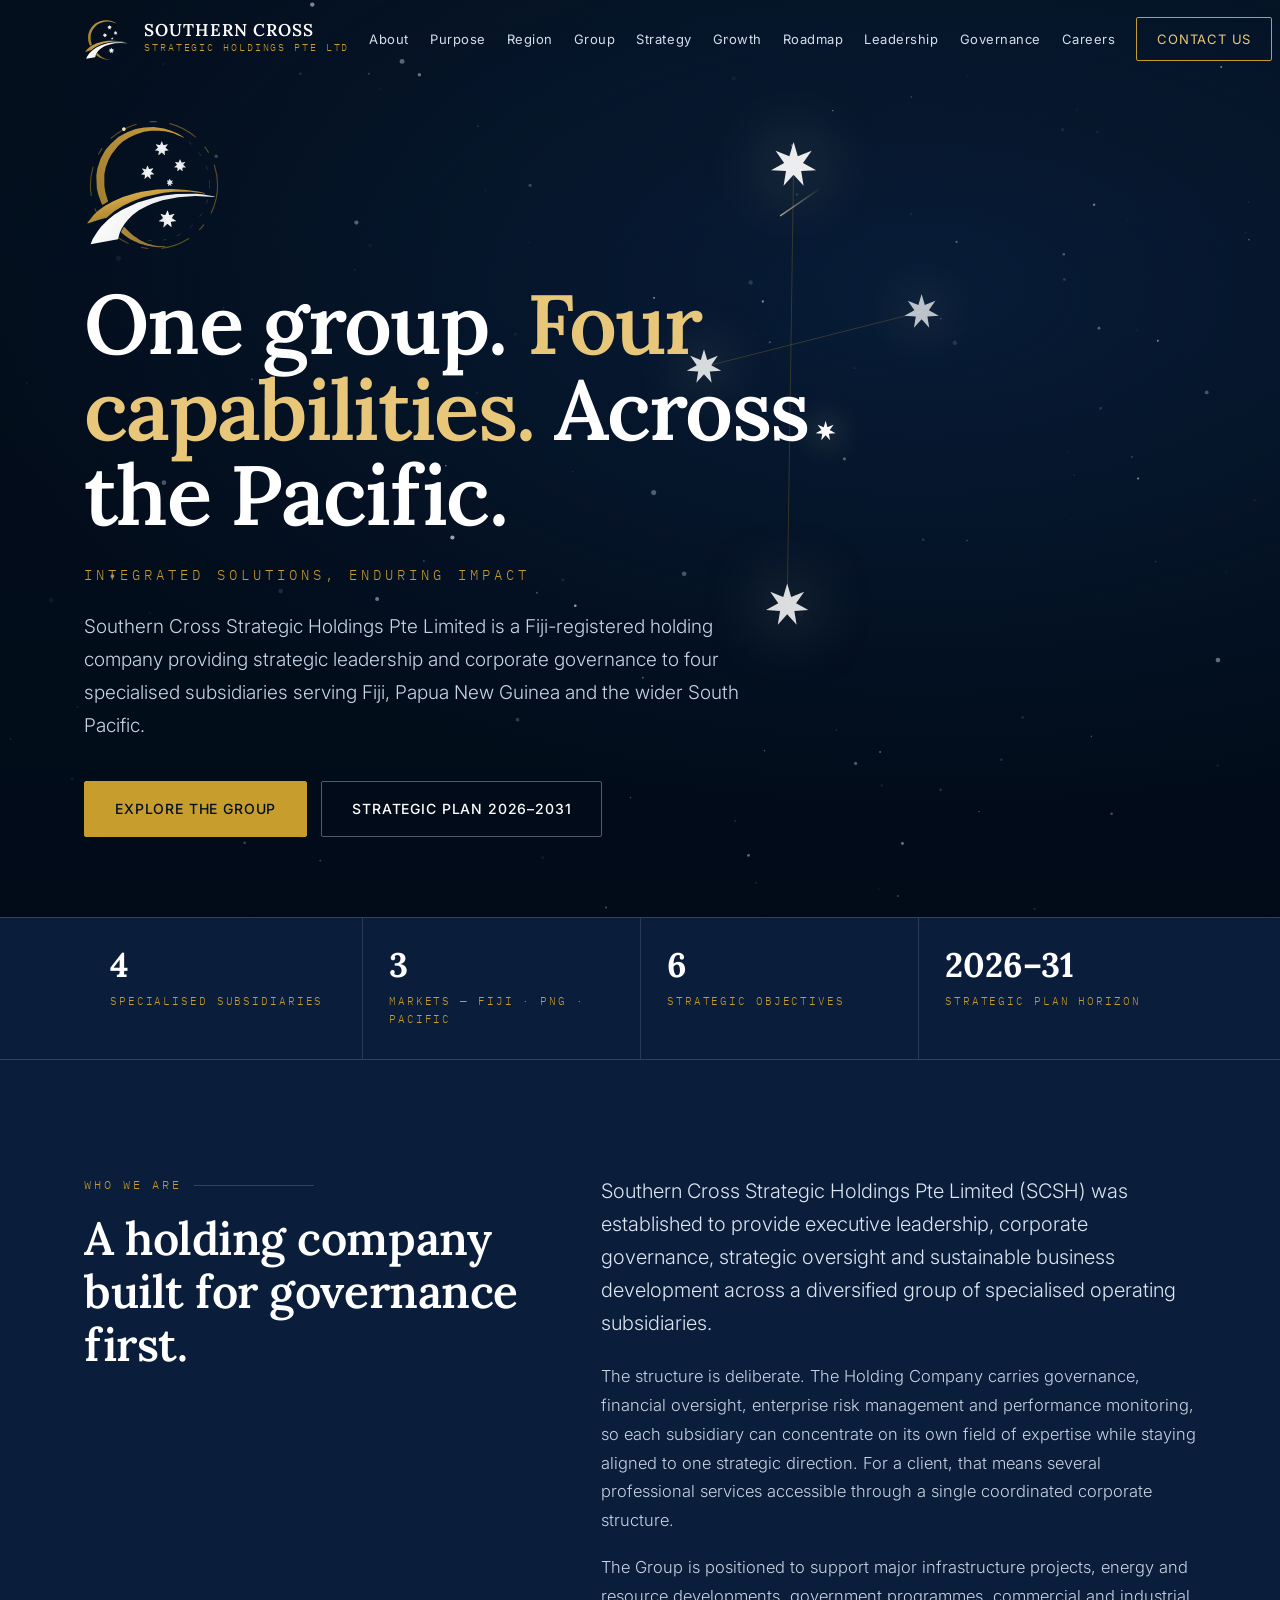
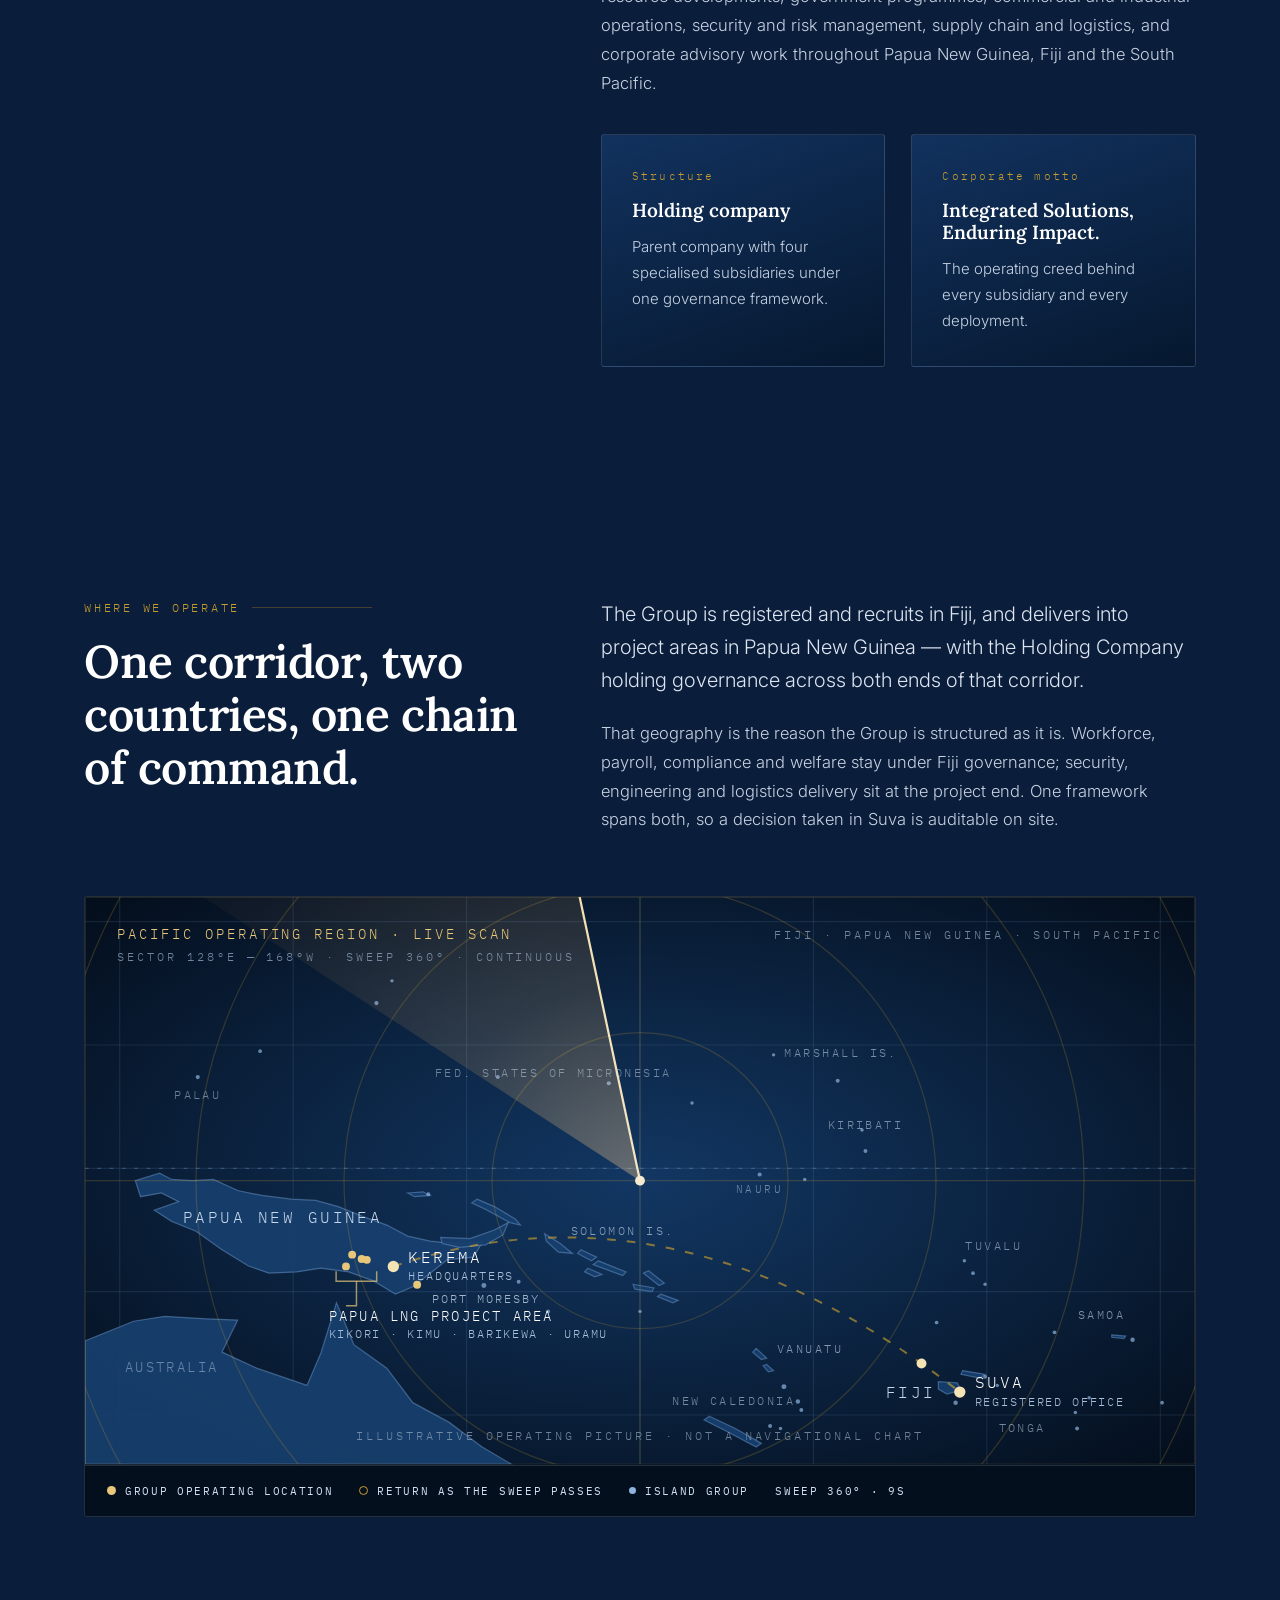
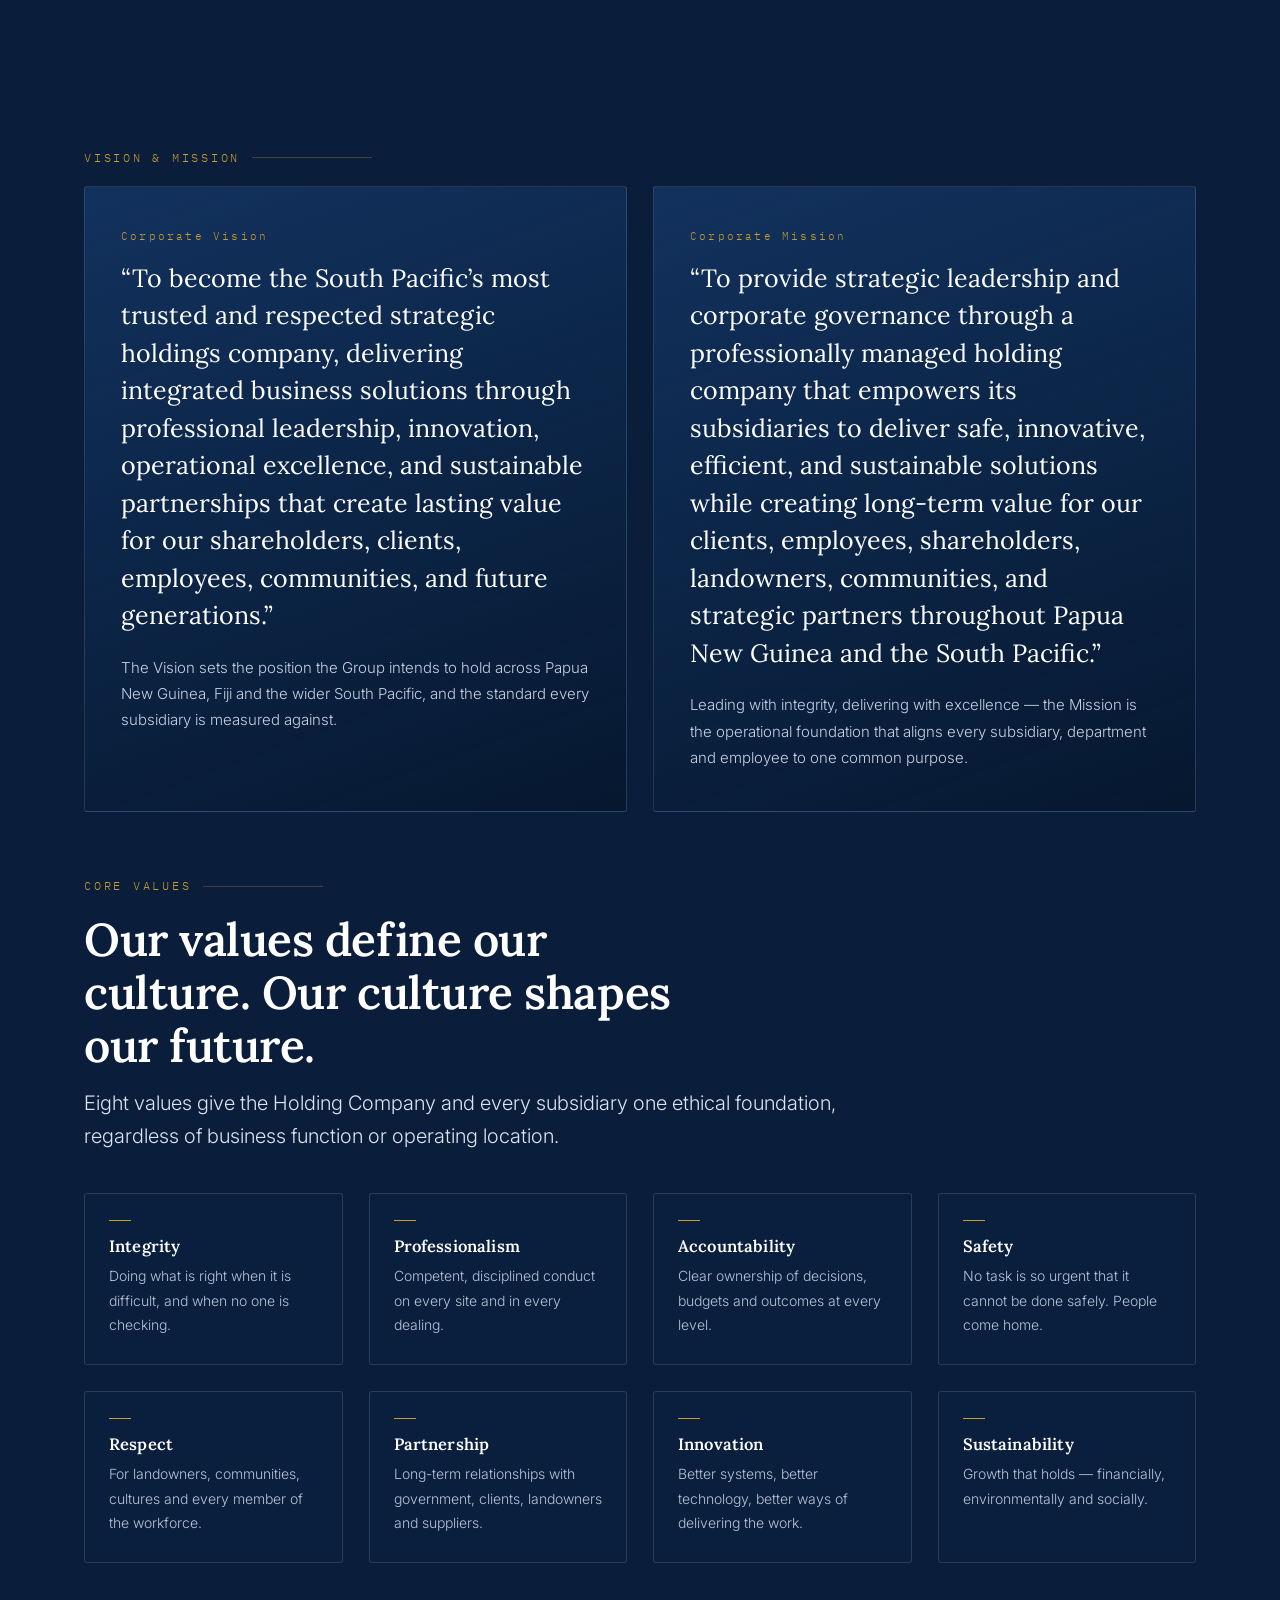
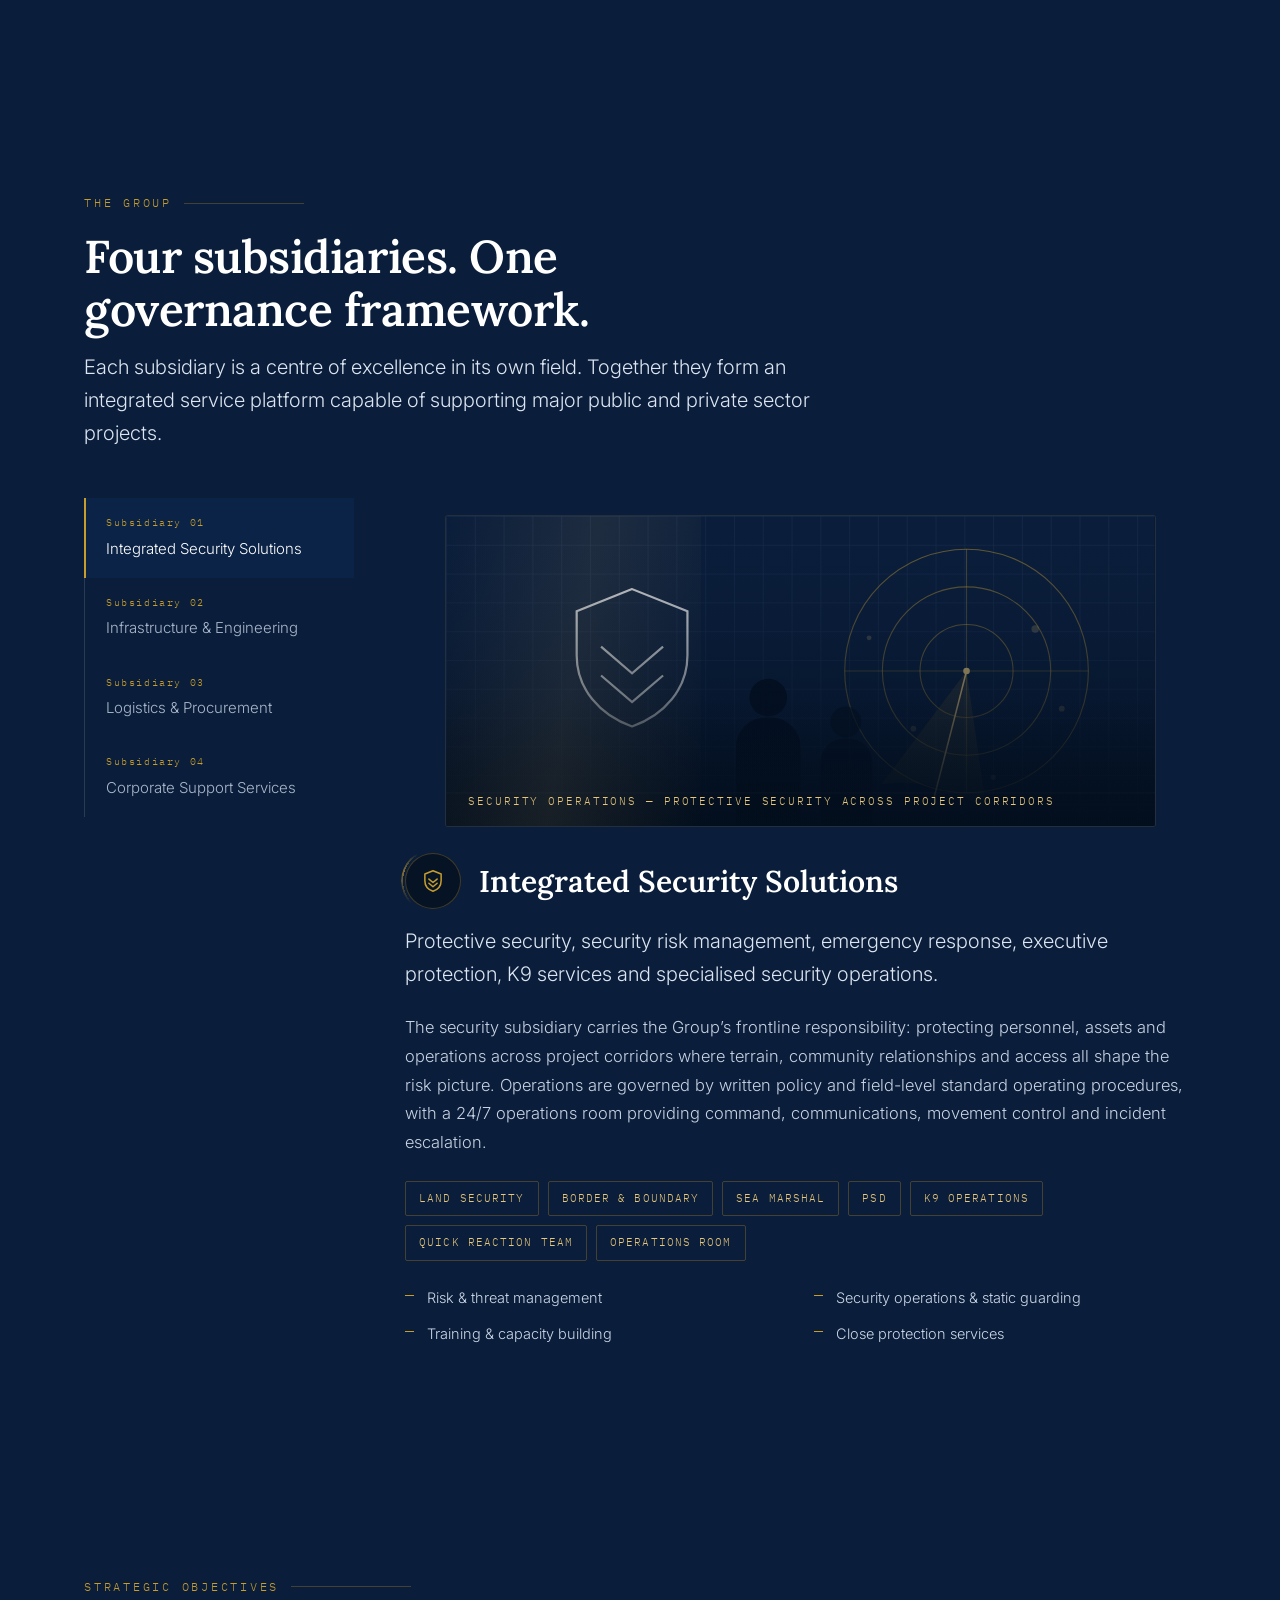
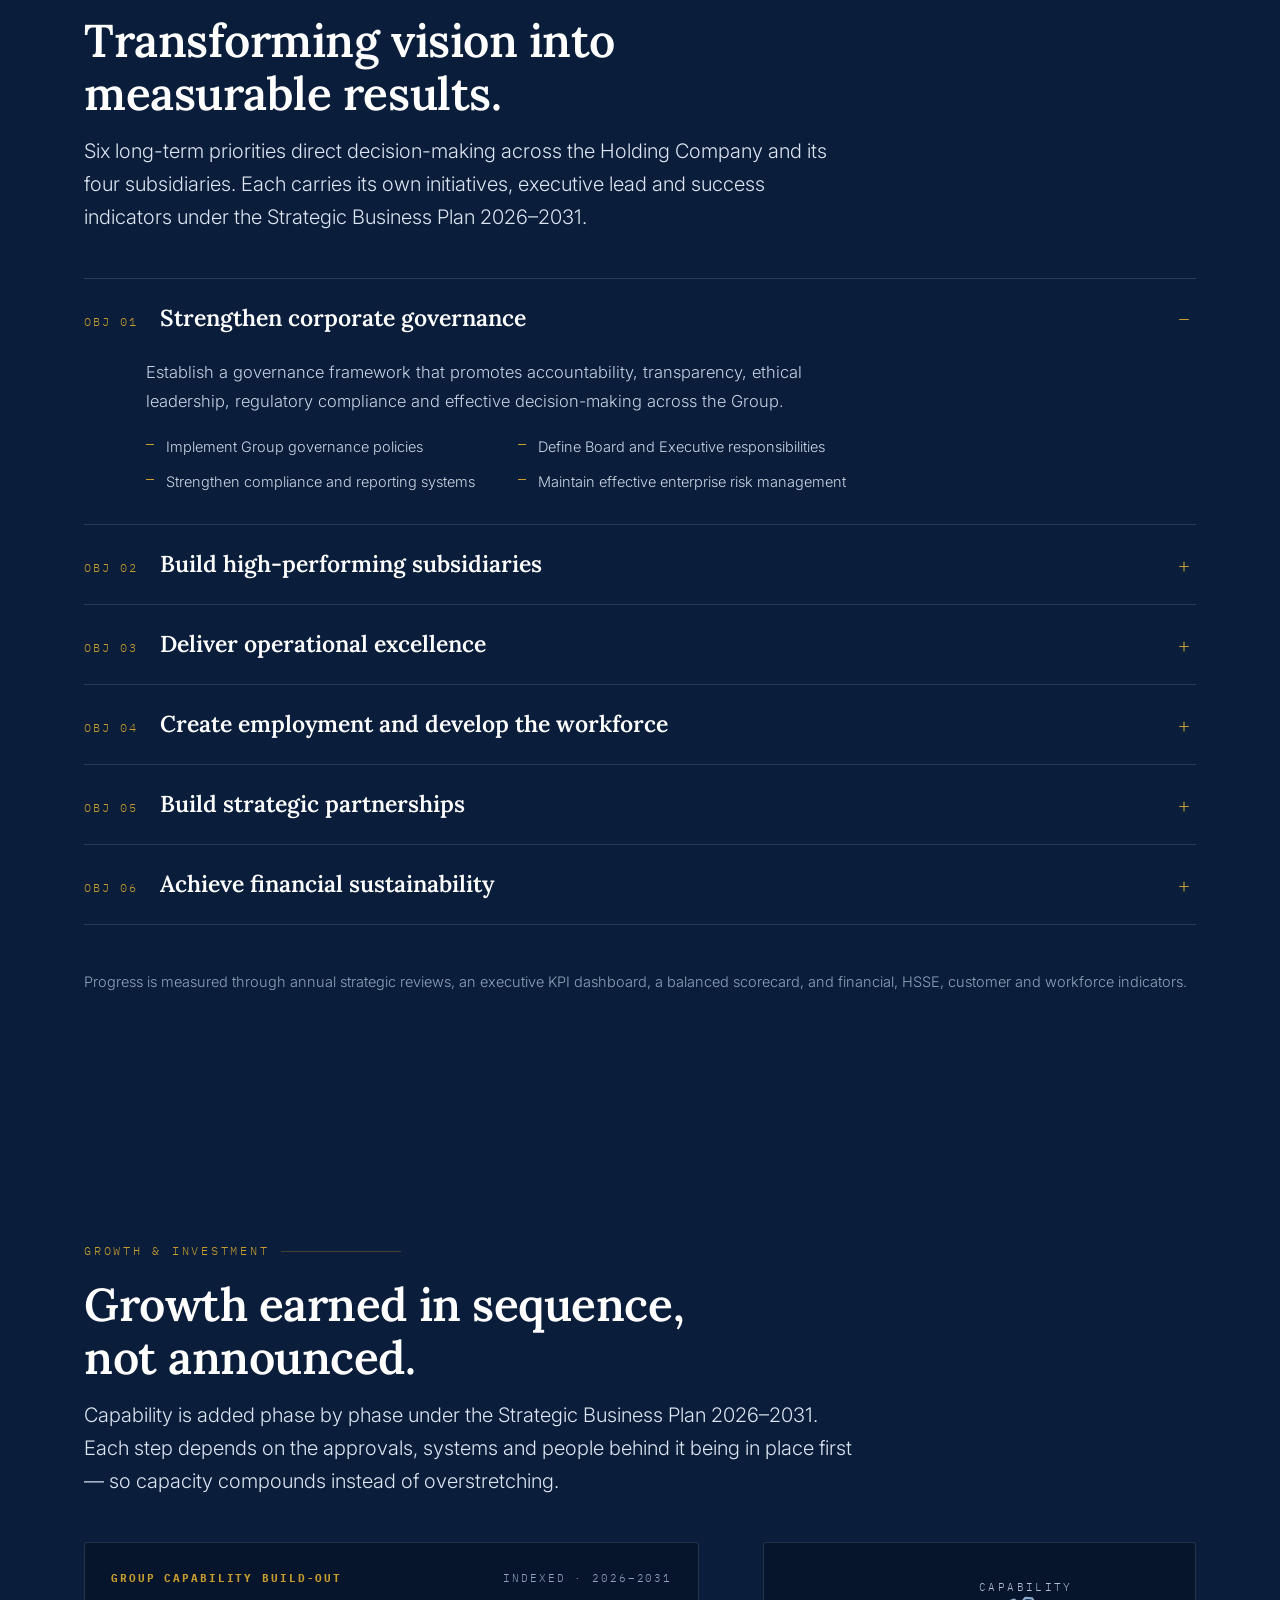
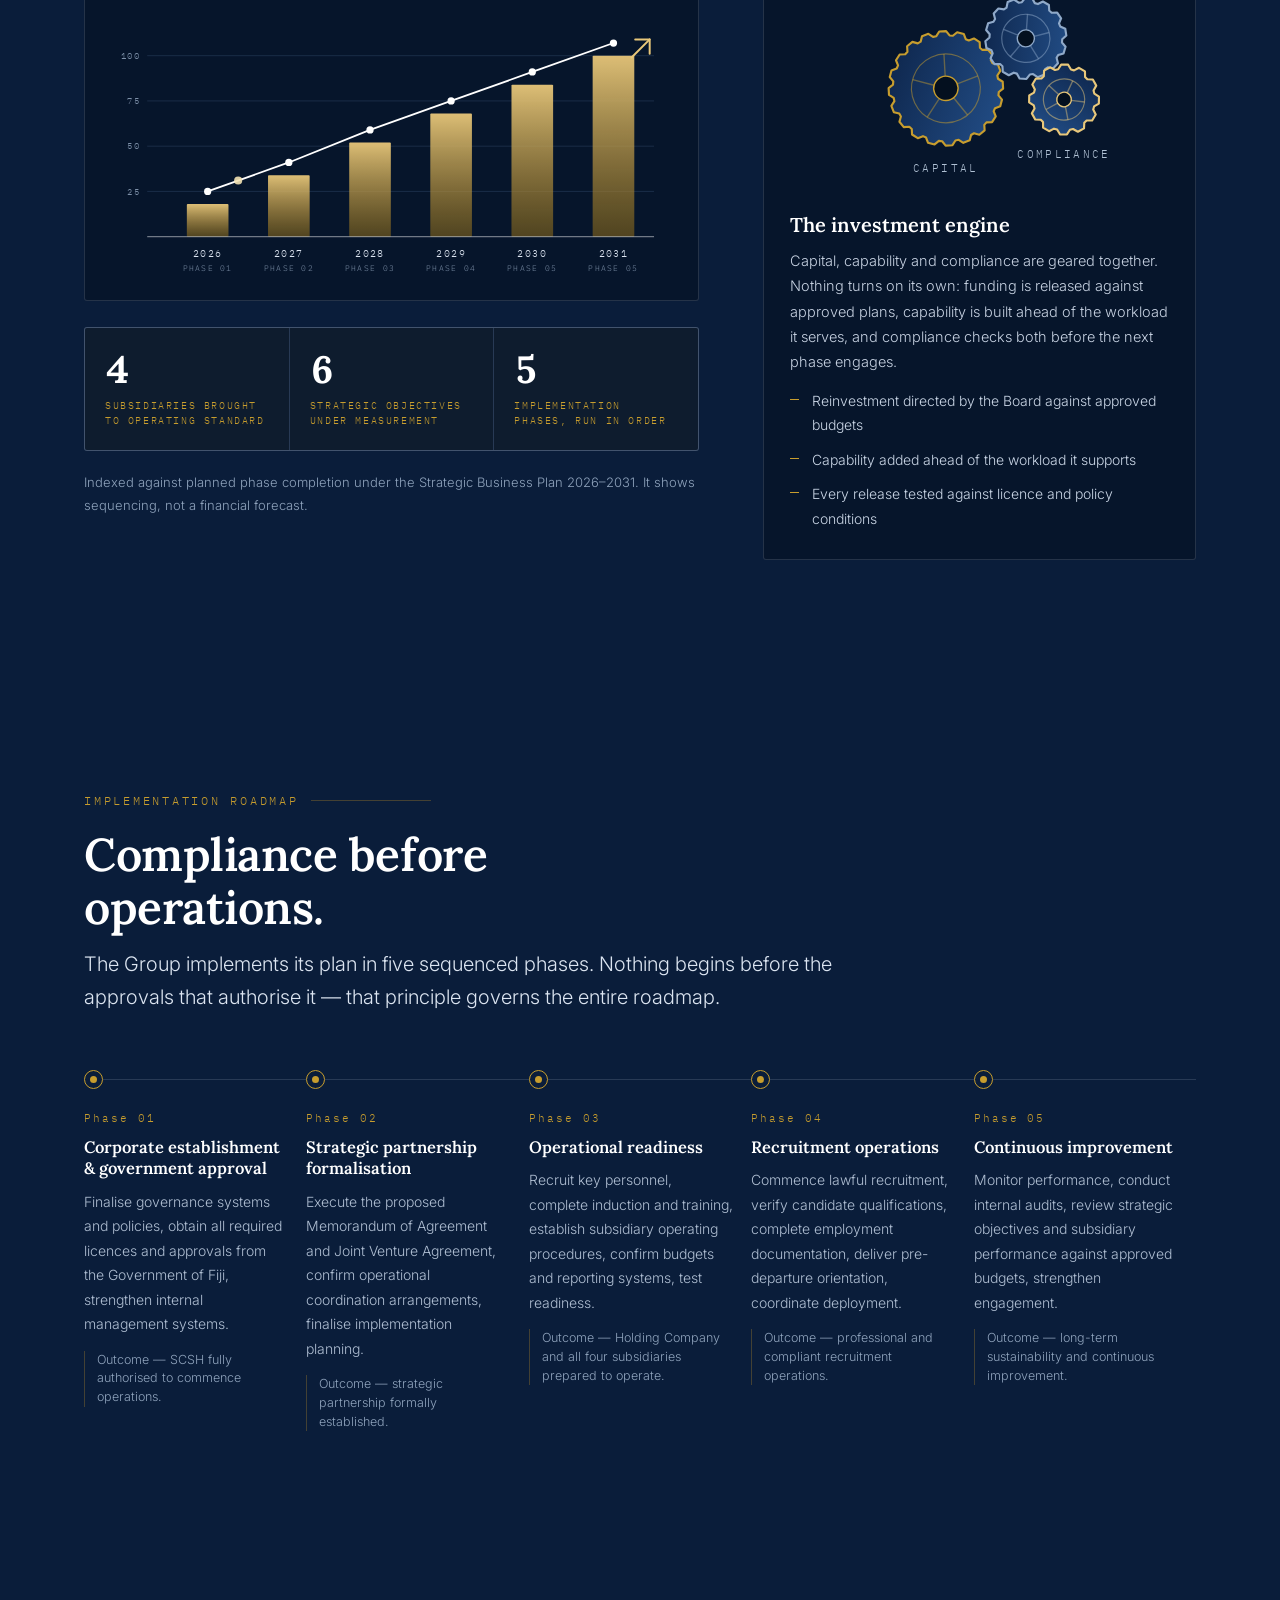
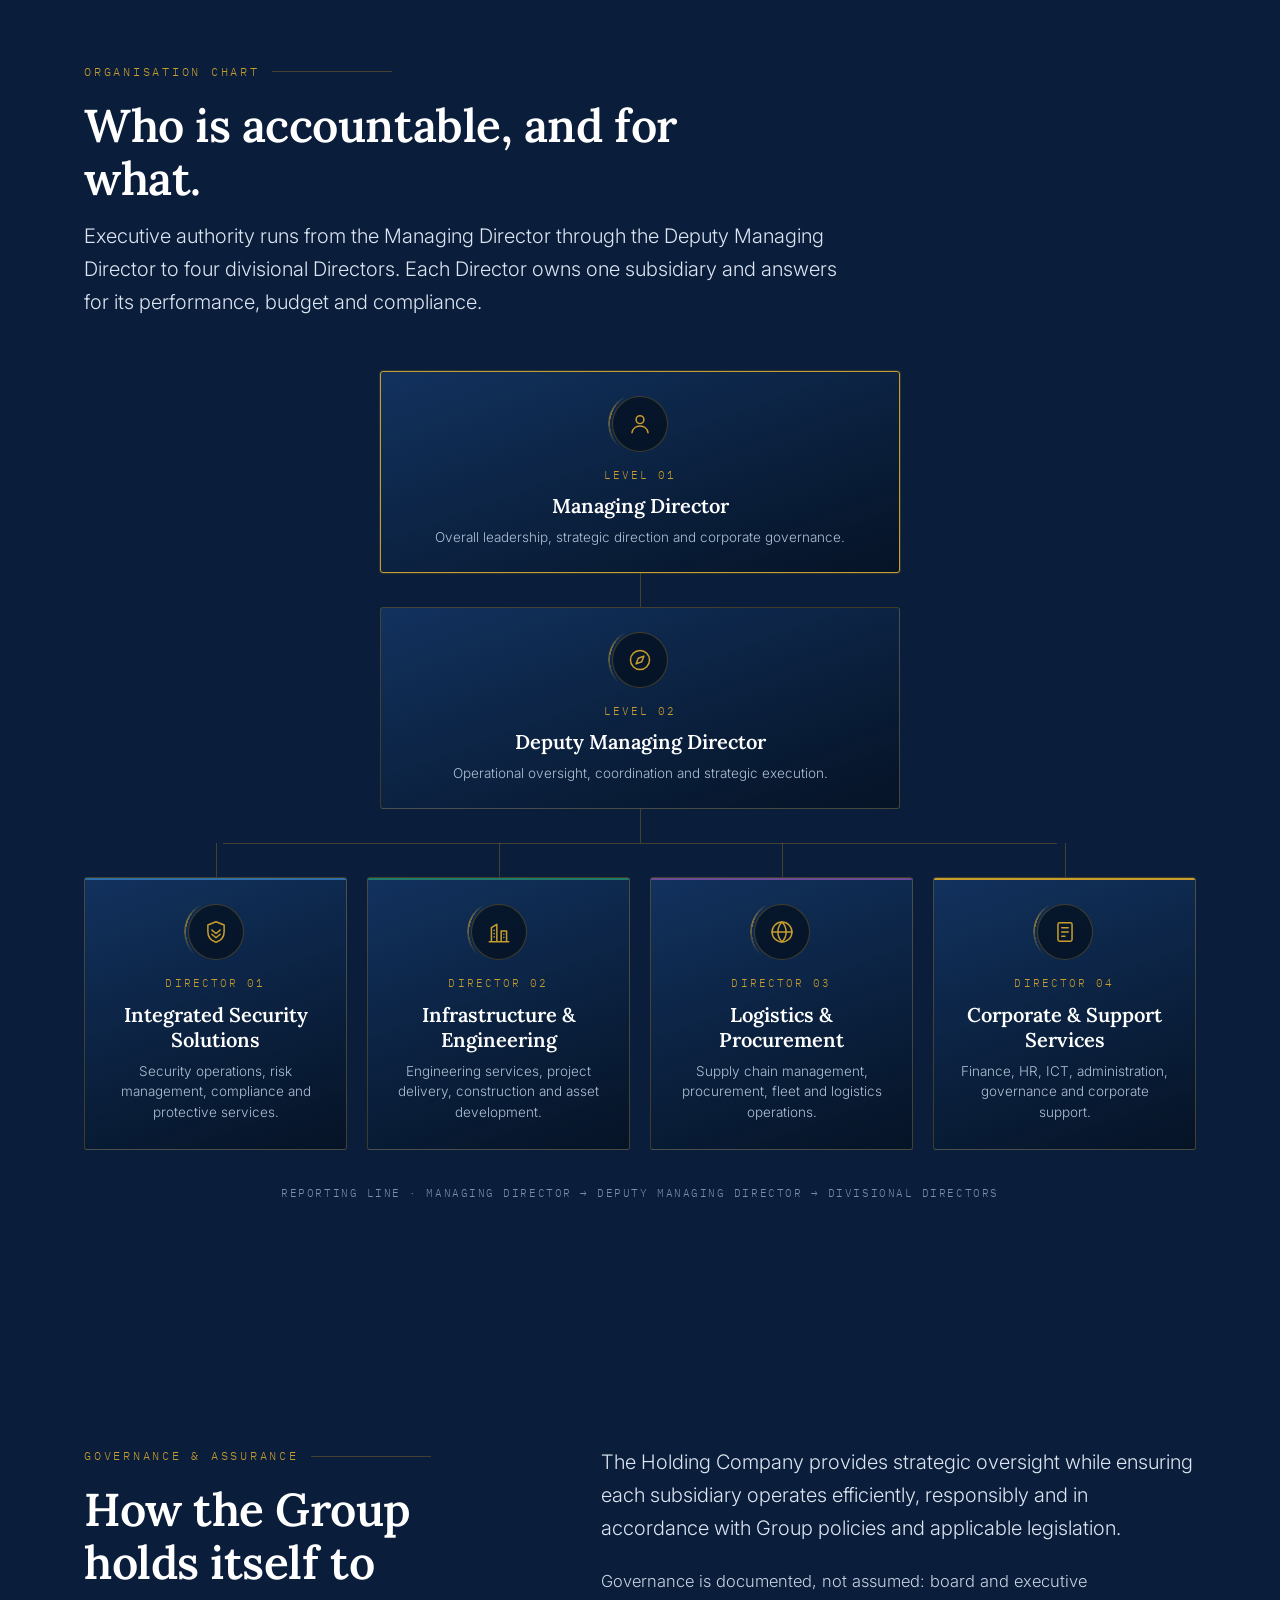
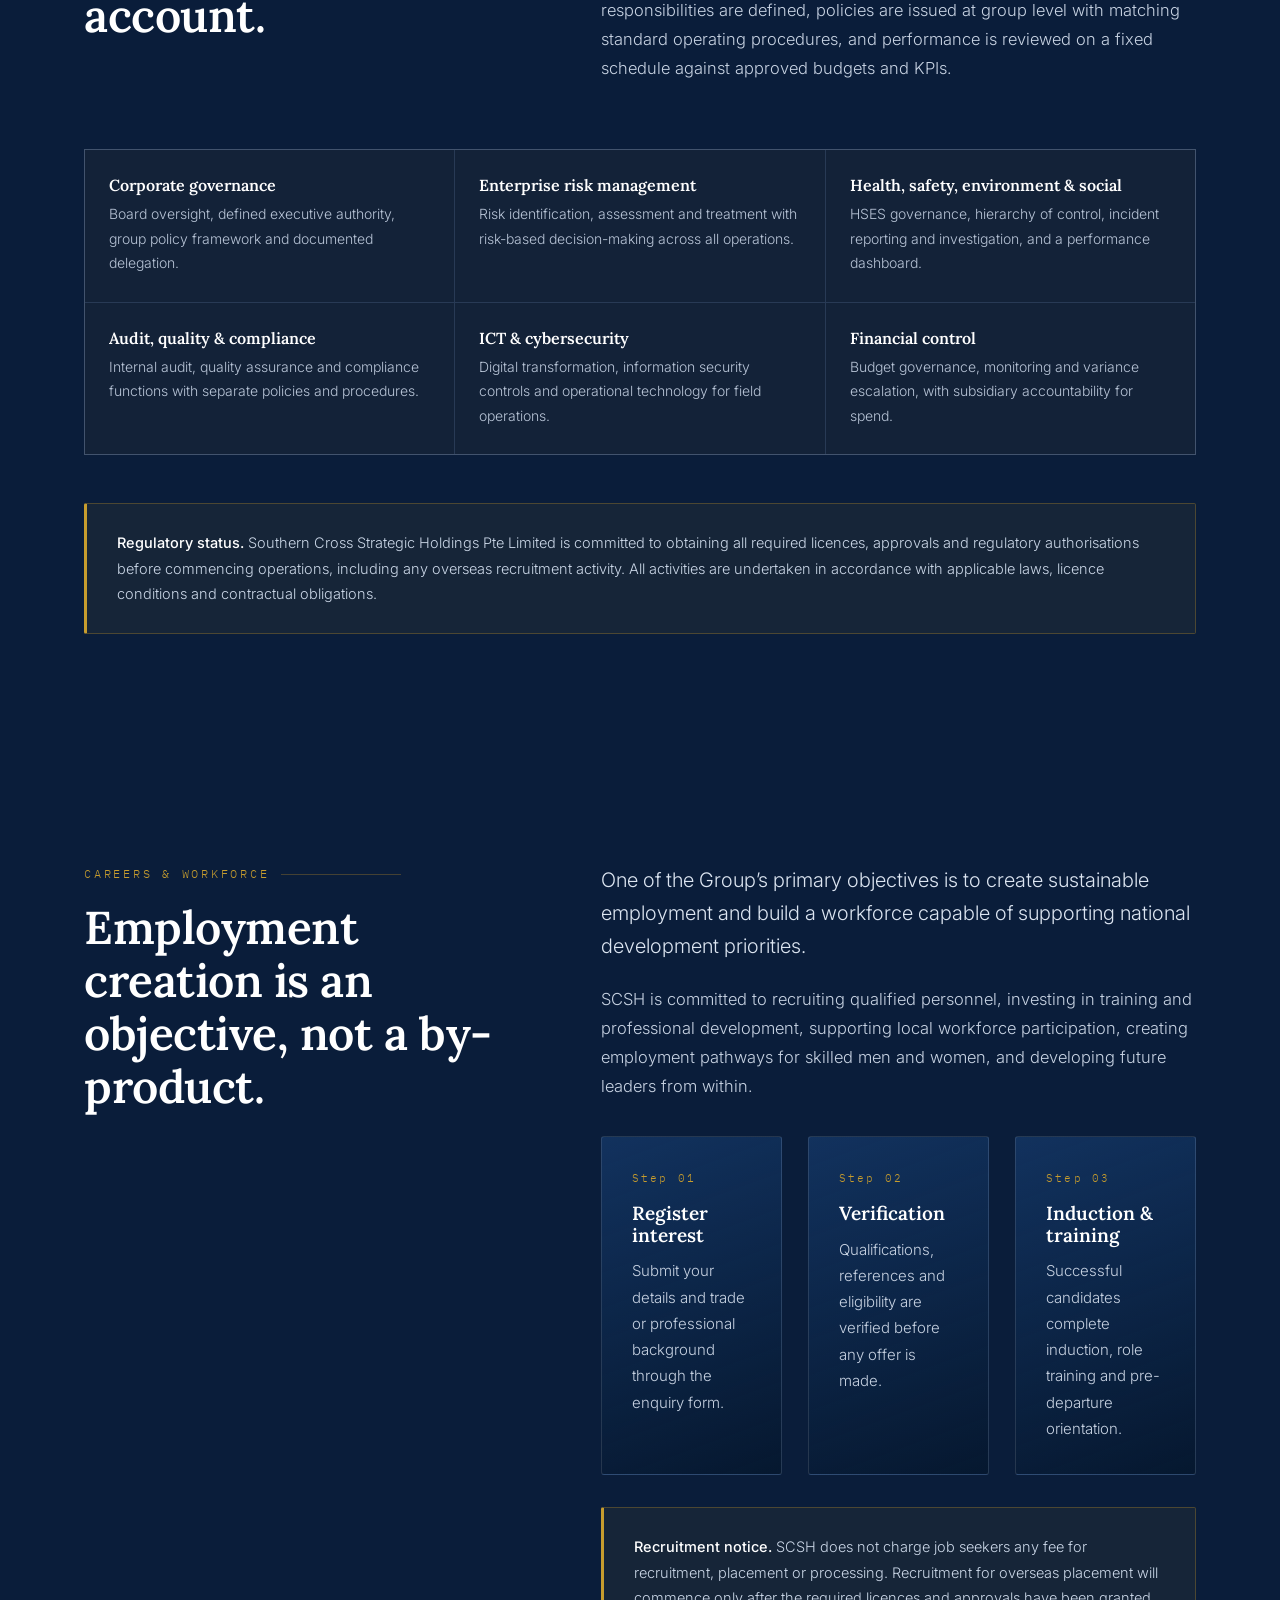
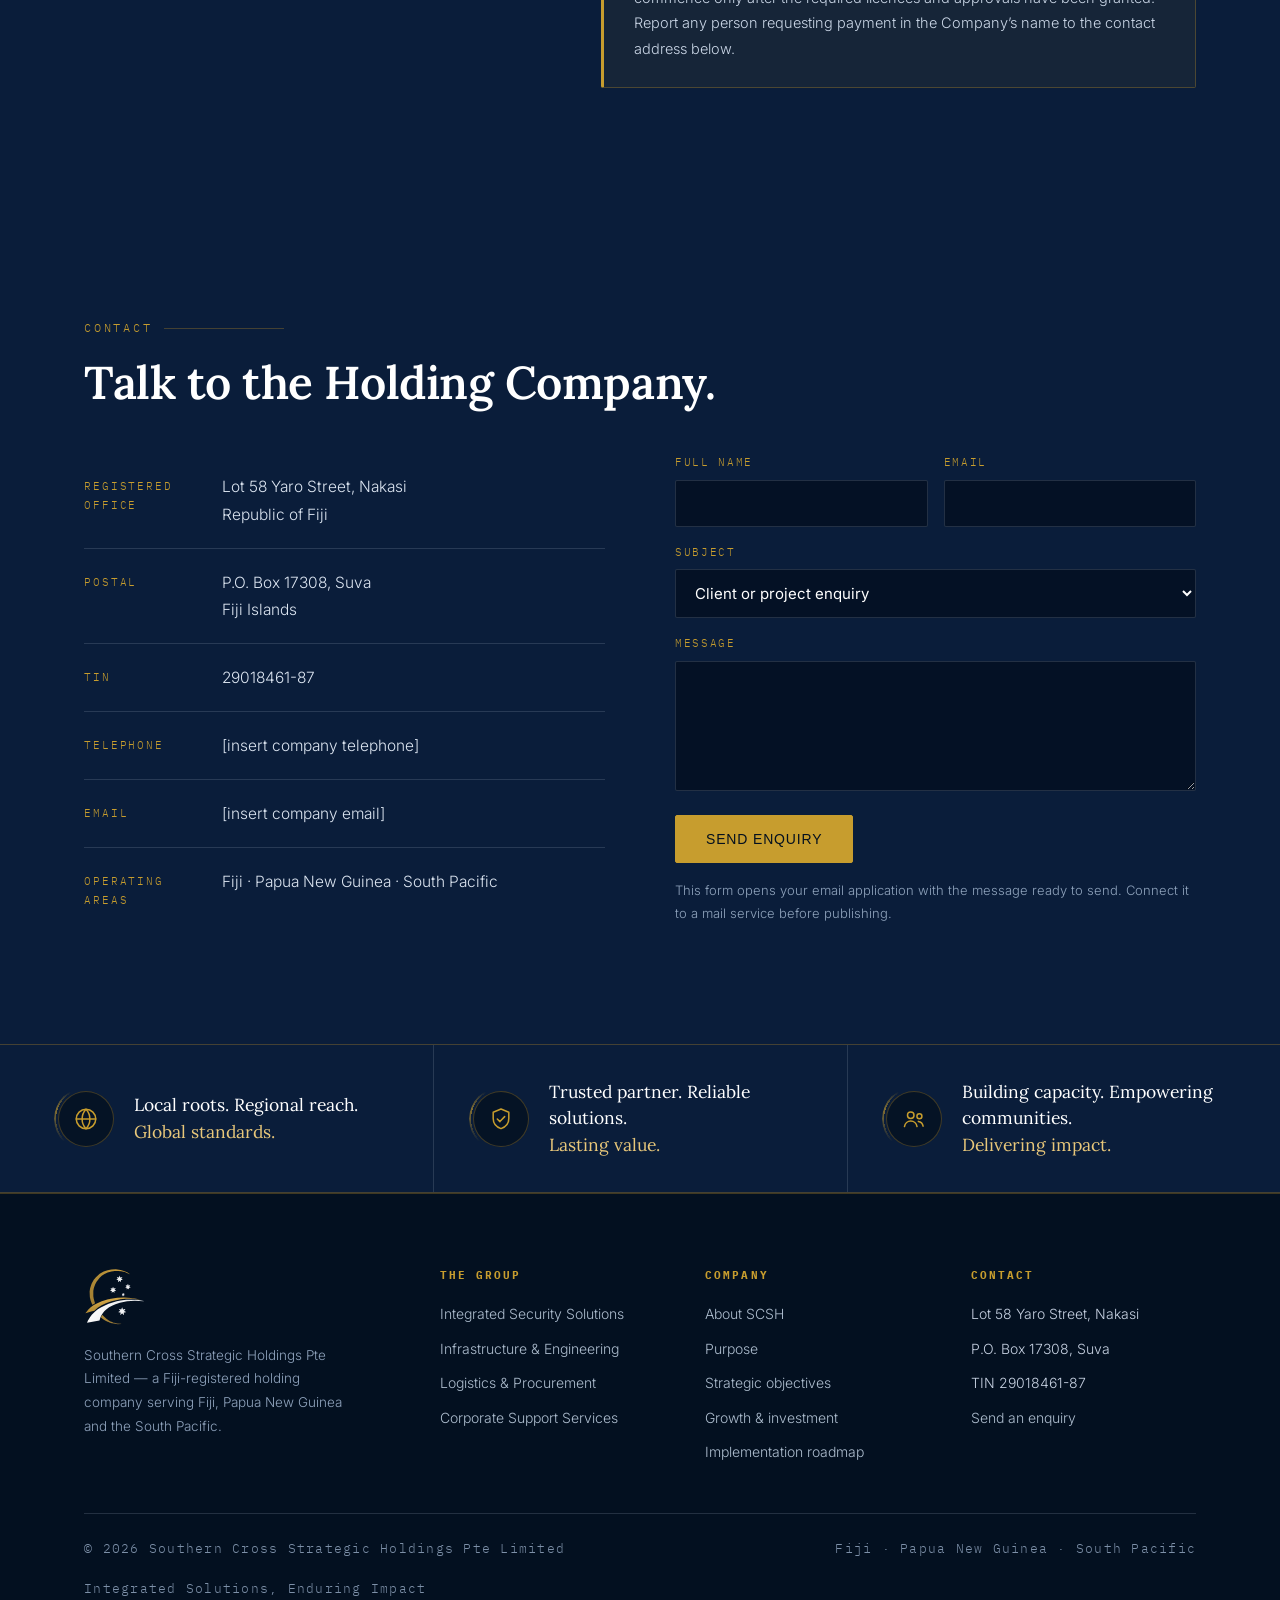
==== index.html @ 55411679 "Add files via upload" ====
<!DOCTYPE html>
<html lang="en">
<head>
<meta charset="utf-8">
<meta name="viewport" content="width=device-width, initial-scale=1">
<title>Southern Cross Strategic Holdings Pte Limited — Integrated Solutions, Enduring Impact</title>
<meta name="description" content="Southern Cross Strategic Holdings Pte Limited is a Fiji-registered holding company providing strategic leadership and corporate governance to four specialised subsidiaries across Fiji, Papua New Guinea and the South Pacific.">
<link rel="icon" href="data:image/svg+xml,%3Csvg xmlns='http://www.w3.org/2000/svg' viewBox='0 0 32 32'%3E%3Crect width='32' height='32' fill='%23041529'/%3E%3Cpath d='M16 5l2.1 6.4H24l-4.8 3.9 1.9 6.3L16 17.8l-5.1 3.8 1.9-6.3L8 11.4h5.9z' fill='%23D9A227'/%3E%3C/svg%3E">
<link rel="preconnect" href="https://fonts.googleapis.com">
<link rel="preconnect" href="https://fonts.gstatic.com" crossorigin>
<link href="https://fonts.googleapis.com/css2?family=Lora:wght@400;500;600;700&family=Inter:wght@300;400;500;600&family=IBM+Plex+Mono:wght@400;500&display=swap" rel="stylesheet">
<link rel="stylesheet" href="assets/css/site.css">

</head>
<body>
<canvas id="deep" aria-hidden="true"></canvas>
<!-- Artwork note: every illustration here is drawn in SVG, so nothing is licensed
     from a stock library. To use real photographs, see the .plate rule in the
     stylesheet: swap the inline <svg> for <img src="images/photo.jpg" alt="">. -->

<svg width="0" height="0" style="position:absolute" aria-hidden="true">
  <symbol id="ic-eng" viewBox="0 0 24 24"><path d="M3 21h18M5 21V8l5-3v16M14 21V11h5v10M7.5 10.5h0M7.5 13.5h0M7.5 16.5h0M16.5 14h0M16.5 17h0"/></symbol>
  <symbol id="ic-sec" viewBox="0 0 24 24"><path d="M12 2.6 4.5 5.6v6.1c0 4.6 3.1 8.2 7.5 9.7 4.4-1.5 7.5-5.1 7.5-9.7V5.6Z"/><path d="M8.2 10.2 12 13.4l3.8-3.2M8.2 14.1 12 17.3l3.8-3.2"/></symbol>
  <symbol id="ic-log" viewBox="0 0 24 24"><circle cx="12" cy="12" r="9.2"/><path d="M2.8 12h18.4M12 2.8c2.5 2.6 3.8 5.9 3.8 9.2s-1.3 6.6-3.8 9.2c-2.5-2.6-3.8-5.9-3.8-9.2S9.5 5.4 12 2.8Z"/></symbol>
  <symbol id="ic-corp" viewBox="0 0 24 24"><path d="M7 3.5h10a1.5 1.5 0 0 1 1.5 1.5v14A1.5 1.5 0 0 1 17 20.5H7A1.5 1.5 0 0 1 5.5 19V5A1.5 1.5 0 0 1 7 3.5Z"/><path d="M9 8h6M9 12h6M9 16h3"/></symbol>
  <symbol id="ic-roots" viewBox="0 0 24 24"><circle cx="12" cy="12" r="9"/><path d="M3 12h18M12 3c2.4 2.6 3.6 5.7 3.6 9S14.4 18.4 12 21c-2.4-2.6-3.6-5.7-3.6-9S9.6 5.6 12 3Z"/></symbol>
  <symbol id="ic-trust" viewBox="0 0 24 24"><path d="M12 2.8 4.8 5.7v5.9c0 4.4 3 7.9 7.2 9.3 4.2-1.4 7.2-4.9 7.2-9.3V5.7Z"/><path d="m8.6 12 2.4 2.4 4.4-4.6"/></symbol>
  <symbol id="ic-people" viewBox="0 0 24 24"><circle cx="9" cy="8.5" r="3"/><circle cx="17" cy="9.5" r="2.3"/><path d="M3.2 19c.5-3.1 3-5.2 5.8-5.2s5.3 2.1 5.8 5.2M16 14.2c2.2.2 4 2 4.4 4.4"/></symbol>
  <symbol id="ic-md" viewBox="0 0 24 24"><circle cx="12" cy="8" r="3.6"/><path d="M4.6 20c.6-3.8 3.7-6.2 7.4-6.2s6.8 2.4 7.4 6.2"/></symbol>
  <symbol id="ic-ops" viewBox="0 0 24 24"><circle cx="12" cy="12" r="8.8"/><path d="m15.6 8.4-2 5.2-5.2 2 2-5.2Z"/></symbol>
  <symbol id="ic-med" viewBox="0 0 24 24"><path d="M12 3.2 4.8 6v6c0 4.4 3 7.9 7.2 9.2 4.2-1.3 7.2-4.8 7.2-9.2V6Z"/><path d="M12 8.6v6M9 11.6h6"/></symbol>
</svg>


<header id="hdr">
  <div class="wrap bar">
    <a class="brand" href="#home" aria-label="Southern Cross Strategic Holdings, home">
      <svg class="logo-anim" viewBox="0 0 262 245" aria-hidden="true">
  <g class="lgo-orbit" fill="none" stroke-linecap="round">
    <circle class="lgo-ring lgo-ring-1" cx="131" cy="122" r="119"
            stroke="#C79D2E" stroke-opacity=".45" stroke-width="2"
            stroke-dasharray="54 26 12 26"/>
    <circle class="lgo-ring lgo-ring-2" cx="131" cy="122" r="104"
            stroke="#E8C77A" stroke-opacity=".28" stroke-width="1.2"
            stroke-dasharray="6 22"/>
    <path id="hdtrk" d="M131 3a119 119 0 1 1 0 238a119 119 0 1 1 0-238"
          fill="none" stroke="none"/>
    <circle class="lgo-comet" r="3.4" fill="#F4E3B4">
      <animateMotion dur="7s" repeatCount="indefinite" rotate="auto">
        <mpath href="#hdtrk"/>
      </animateMotion>
    </circle>
  </g>
  <defs>
    <linearGradient id="hdg0" gradientUnits="userSpaceOnUse" x1="126.0" y1="207.4" x2="82.2" y2="228.6"><stop offset="0" stop-color="#866C36"/><stop offset="0.5" stop-color="#9D7C35"/><stop offset="1" stop-color="#AD8938"/></linearGradient>
    <linearGradient id="hdg1" gradientUnits="userSpaceOnUse" x1="88.3" y1="169.9" x2="81.6" y2="142.8"><stop offset="0" stop-color="#B28B35"/><stop offset="0.5" stop-color="#C1973D"/><stop offset="1" stop-color="#D3A645"/></linearGradient>
    <linearGradient id="hdg2" gradientUnits="userSpaceOnUse" x1="11.4" y1="124.4" x2="131.8" y2="-1.2"><stop offset="0" stop-color="#A37F31"/><stop offset="0.5" stop-color="#B18C37"/><stop offset="1" stop-color="#C4983A"/></linearGradient>
    <linearGradient id="hdg3" gradientUnits="userSpaceOnUse" x1="166.9" y1="182.2" x2="146.1" y2="189.1"><stop offset="0" stop-color="#E8EAED"/><stop offset="0.5" stop-color="#F4F5F6"/><stop offset="1" stop-color="#E4E5E8"/></linearGradient>
    <linearGradient id="hdg4" gradientUnits="userSpaceOnUse" x1="137.7" y1="223.3" x2="61.0" y2="166.4"><stop offset="0" stop-color="#E9EBED"/><stop offset="0.5" stop-color="#F0F1F2"/><stop offset="1" stop-color="#FAFAFA"/></linearGradient>
    <linearGradient id="hdg5" gradientUnits="userSpaceOnUse" x1="163.4" y1="120.9" x2="157.6" y2="113.3"><stop offset="0" stop-color="#CACDD4"/><stop offset="0.5" stop-color="#EAEAEE"/><stop offset="1" stop-color="#D9DADF"/></linearGradient>
    <linearGradient id="hdg6" gradientUnits="userSpaceOnUse" x1="125.5" y1="104.4" x2="112.9" y2="92.6"><stop offset="0" stop-color="#E6E9EB"/><stop offset="0.5" stop-color="#F3F4F5"/><stop offset="1" stop-color="#E2E4E8"/></linearGradient>
    <linearGradient id="hdg7" gradientUnits="userSpaceOnUse" x1="186.3" y1="81.5" x2="173.1" y2="89.2"><stop offset="0" stop-color="#DCE0E4"/><stop offset="0.5" stop-color="#EFF0F3"/><stop offset="1" stop-color="#E8EAED"/></linearGradient>
    <linearGradient id="hdg8" gradientUnits="userSpaceOnUse" x1="140.9" y1="61.2" x2="150.4" y2="45.5"><stop offset="0" stop-color="#DEE2E6"/><stop offset="0.5" stop-color="#F2F3F4"/><stop offset="1" stop-color="#E6E8EB"/></linearGradient>
  </defs>
  
  <path class="lgo-arc lgo-a4" fill="url(#hdg0)" fill-rule="evenodd" d="M 69.62,208.38 L 69.88,210.62 L 72.38,213.00 L 78.50,217.75 L 86.50,223.00 L 96.50,228.00 L 97.25,228.00 L 100.62,229.75 L 106.25,231.88 L 108.00,232.12 L 109.88,233.00 L 111.38,233.12 L 112.50,233.88 L 114.25,234.00 L 116.50,234.88 L 119.00,235.12 L 120.25,235.75 L 122.38,235.88 L 126.12,236.75 L 138.12,238.00 L 152.00,237.50 L 152.00,236.50 L 138.12,235.88 L 135.62,235.12 L 132.50,234.88 L 123.62,232.75 L 122.12,232.00 L 120.38,231.88 L 119.12,231.00 L 112.62,228.75 L 111.75,228.00 L 108.62,226.75 L 103.12,223.75 L 91.62,215.62 L 83.88,208.62 L 75.50,200.12 L 74.00,200.25 L 70.75,207.12 Z"/>
  <path class="lgo-arc lgo-a2" fill="url(#hdg1)" fill-rule="evenodd" d="M 226.62,136.88 L 213.50,134.00 L 191.88,130.88 L 164.12,129.25 L 136.50,130.00 L 104.50,134.88 L 103.50,135.75 L 98.88,136.12 L 72.75,144.00 L 54.75,152.00 L 40.12,160.00 L 27.50,169.12 L 18.00,178.00 L 6.50,192.25 L 6.50,193.62 L 29.62,186.00 L 42.38,183.00 L 56.00,171.25 L 72.50,160.88 L 89.88,152.38 L 112.38,144.12 L 149.50,136.25 L 168.50,134.38 L 197.62,134.38 L 215.62,136.12 L 226.62,137.88 Z"/>
  <path class="lgo-arc lgo-a1" fill="url(#hdg2)" fill-rule="evenodd" d="M 186.75,32.38 L 176.25,25.88 L 163.12,20.00 L 149.75,15.88 L 130.25,13.12 L 112.38,13.88 L 96.62,17.00 L 80.62,22.88 L 64.25,32.00 L 48.88,45.88 L 40.00,56.38 L 31.00,72.50 L 25.00,90.62 L 23.00,104.38 L 24.00,128.38 L 27.12,141.00 L 33.50,158.00 L 35.25,158.50 L 45.12,152.50 L 40.00,135.25 L 38.12,123.50 L 38.12,101.62 L 40.62,88.75 L 46.00,74.62 L 51.38,64.50 L 64.12,48.25 L 72.62,40.38 L 83.88,33.25 L 96.75,27.00 L 112.25,22.12 L 125.38,20.25 L 139.75,20.00 L 151.75,21.12 L 167.38,25.00 L 186.75,33.38 Z"/>
  <path class="lgo-star lgo-s1" fill="url(#hdg3)" fill-rule="evenodd" d="M 169.25,175.62 L 168.25,175.62 L 167.50,176.12 L 165.50,176.50 L 161.25,178.00 L 159.88,178.00 L 159.25,177.12 L 158.25,173.75 L 157.25,171.38 L 156.88,169.75 L 155.75,169.62 L 155.25,170.50 L 155.00,172.00 L 153.25,175.62 L 152.88,177.00 L 152.12,177.88 L 151.00,177.88 L 150.25,177.38 L 148.62,177.12 L 144.88,175.88 L 143.50,175.88 L 143.50,176.88 L 147.50,182.38 L 147.62,183.62 L 145.25,185.62 L 140.62,188.50 L 140.75,189.75 L 142.88,189.75 L 145.50,190.25 L 148.88,190.38 L 149.50,190.75 L 149.62,192.62 L 149.25,196.38 L 148.50,199.62 L 148.50,200.62 L 149.50,200.62 L 152.25,197.75 L 155.62,194.75 L 157.00,194.88 L 161.12,198.50 L 162.88,200.38 L 163.88,200.38 L 163.50,196.25 L 162.62,192.25 L 162.62,191.12 L 163.38,190.50 L 167.75,190.12 L 169.25,189.62 L 172.12,189.50 L 172.12,188.38 L 170.75,187.75 L 164.88,183.75 L 165.00,182.38 L 168.00,177.88 L 169.25,176.62 Z"/>
  <path class="lgo-arc lgo-a3" fill="url(#hdg4)" fill-rule="evenodd" d="M 244.38,143.12 L 223.50,139.38 L 211.12,138.25 L 172.75,138.62 L 149.62,141.38 L 133.88,144.50 L 100.62,154.50 L 70.62,168.38 L 56.50,177.50 L 45.50,186.25 L 31.88,199.88 L 25.25,208.50 L 16.25,222.88 L 12.38,232.62 L 63.50,223.25 L 67.12,210.62 L 70.25,203.62 L 76.12,194.25 L 83.00,185.75 L 91.00,178.00 L 102.75,169.12 L 117.00,161.25 L 128.62,156.25 L 146.88,150.38 L 176.38,144.50 L 208.25,142.38 L 244.38,144.12 Z"/>
  <path class="lgo-star lgo-s5" fill="url(#hdg5)" fill-rule="evenodd" d="M 159.88,110.25 L 159.62,110.62 L 159.50,112.25 L 159.25,112.75 L 158.88,113.12 L 158.50,113.38 L 155.38,113.38 L 155.38,114.50 L 156.62,115.62 L 156.75,115.88 L 156.75,116.88 L 156.25,117.50 L 155.75,117.75 L 155.12,118.25 L 155.25,119.38 L 155.50,119.50 L 157.00,119.50 L 157.38,119.62 L 158.00,120.25 L 158.00,121.38 L 157.50,122.38 L 157.50,123.38 L 158.62,123.38 L 158.88,123.12 L 159.12,122.62 L 159.88,121.75 L 161.00,121.75 L 161.88,122.75 L 162.12,123.25 L 162.50,123.50 L 163.50,123.50 L 163.50,122.38 L 163.00,121.38 L 163.00,120.25 L 163.12,120.00 L 163.38,119.75 L 164.12,119.38 L 166.25,119.38 L 166.12,118.12 L 166.00,118.12 L 164.88,117.38 L 164.50,117.00 L 164.50,115.88 L 165.75,114.62 L 165.88,114.38 L 165.88,113.38 L 164.88,113.38 L 164.50,113.62 L 163.00,113.62 L 162.50,113.38 L 161.75,112.62 L 161.38,111.88 L 161.12,111.00 L 161.12,110.50 L 160.88,110.25 Z"/>
  <path class="lgo-star lgo-s3" fill="url(#hdg6)" fill-rule="evenodd" d="M 108.88,90.75 L 108.88,91.88 L 110.00,93.00 L 111.25,95.00 L 112.12,95.88 L 112.12,97.00 L 109.38,99.50 L 107.12,101.00 L 107.12,102.00 L 109.62,102.12 L 111.62,102.50 L 113.38,102.50 L 113.88,103.00 L 114.00,105.62 L 113.75,106.38 L 113.75,107.50 L 113.12,109.00 L 113.12,110.00 L 114.12,110.00 L 118.38,105.62 L 119.75,105.75 L 123.88,110.00 L 124.88,110.00 L 124.88,108.50 L 124.50,107.62 L 124.50,106.12 L 124.12,104.62 L 124.12,103.38 L 124.38,102.88 L 125.12,102.38 L 126.38,102.12 L 130.88,101.88 L 130.88,100.88 L 127.62,98.25 L 126.62,97.75 L 125.88,97.00 L 126.00,95.62 L 127.25,94.25 L 128.00,93.00 L 129.25,91.75 L 129.38,90.50 L 128.38,90.50 L 127.62,91.00 L 124.50,91.25 L 123.50,91.75 L 122.12,91.75 L 121.62,91.38 L 121.00,90.25 L 120.75,88.75 L 119.88,87.50 L 119.88,86.62 L 119.50,85.75 L 118.25,85.88 L 118.00,86.50 L 118.00,87.25 L 117.00,88.88 L 116.75,90.12 L 116.00,91.50 L 115.50,92.00 L 114.38,92.00 L 112.25,91.12 L 110.75,91.12 L 109.88,90.75 Z"/>
  <path class="lgo-star lgo-s4" fill="url(#hdg7)" fill-rule="evenodd" d="M 189.25,78.50 L 188.00,78.50 L 186.75,79.00 L 184.62,79.25 L 184.00,79.75 L 182.88,79.75 L 182.00,78.62 L 181.62,76.88 L 181.00,75.88 L 180.75,75.12 L 180.75,74.38 L 180.50,73.88 L 179.25,73.75 L 178.50,76.25 L 177.88,77.25 L 177.75,78.25 L 176.75,79.50 L 175.75,79.50 L 174.38,79.00 L 173.12,79.00 L 172.12,78.50 L 170.75,78.50 L 170.75,79.62 L 172.00,80.88 L 172.88,82.25 L 173.62,83.00 L 173.62,84.25 L 171.00,86.75 L 170.12,87.25 L 169.50,87.88 L 169.50,88.88 L 173.62,89.00 L 174.38,89.25 L 174.75,89.62 L 175.00,90.25 L 174.88,93.62 L 174.62,94.12 L 174.62,95.50 L 175.75,95.50 L 178.00,93.00 L 179.00,92.25 L 180.38,92.38 L 183.38,95.38 L 184.38,95.38 L 184.38,92.38 L 184.12,91.62 L 184.12,89.88 L 184.25,89.62 L 185.00,89.12 L 187.88,89.00 L 190.12,89.12 L 190.50,89.00 L 190.50,88.00 L 189.12,87.00 L 187.38,85.38 L 186.50,84.88 L 186.00,84.25 L 186.00,83.12 L 186.88,82.38 L 187.75,81.12 L 189.25,79.62 Z"/>
  <path class="lgo-star lgo-s2" fill="url(#hdg8)" fill-rule="evenodd" d="M 156.62,45.25 L 155.62,45.25 L 154.25,46.00 L 152.25,46.25 L 150.25,47.00 L 148.88,47.00 L 148.12,46.25 L 148.00,45.38 L 147.38,44.25 L 147.38,43.75 L 147.00,43.12 L 146.12,40.25 L 145.00,40.12 L 144.75,41.25 L 144.12,42.50 L 144.00,43.38 L 143.12,44.88 L 142.75,46.25 L 142.12,46.88 L 140.62,47.00 L 138.38,46.12 L 136.62,45.88 L 136.00,45.38 L 134.88,45.38 L 134.88,46.62 L 135.62,47.25 L 136.12,48.25 L 138.12,50.88 L 138.12,52.12 L 134.12,55.62 L 133.12,56.12 L 133.25,57.25 L 138.25,57.62 L 139.25,57.88 L 139.75,58.25 L 140.00,58.75 L 140.00,59.75 L 139.50,62.00 L 139.50,63.25 L 139.12,64.25 L 139.25,65.62 L 140.25,65.62 L 141.75,64.00 L 143.38,62.75 L 144.88,61.25 L 146.00,61.25 L 149.00,63.88 L 150.38,65.38 L 151.50,65.38 L 151.50,64.25 L 151.12,63.12 L 151.12,58.25 L 151.88,57.62 L 154.62,57.62 L 156.00,57.25 L 158.12,57.12 L 158.00,56.00 L 156.88,55.50 L 152.88,52.00 L 153.00,50.75 L 153.88,49.88 L 155.25,47.88 L 156.50,46.62 Z"/>
</svg>
      <span><b>SOUTHERN CROSS</b><span>Strategic Holdings Pte Ltd</span></span>
    </a>
    <button class="burger" id="burger" aria-label="Open menu" aria-expanded="false"><span></span><span></span><span></span></button>
    <nav id="nav">
      <a href="#about">About</a>
      <a href="#purpose">Purpose</a>
      <a href="#region">Region</a>
      <a href="#group">Group</a>
      <a href="#strategy">Strategy</a>
      <a href="#growth">Growth</a>
      <a href="#roadmap">Roadmap</a>
      <a href="#structure">Leadership</a>
      <a href="#governance">Governance</a>
      <a href="#careers">Careers</a>
      <a class="cta" href="#contact">Contact us</a>
    </nav>
  </div>
</header>

<!-- ================= HERO ================= -->
<section class="hero" id="home">
  <canvas id="sky" aria-hidden="true"></canvas>
  <div class="wrap">
    <svg class="logo-anim hero-emblem" viewBox="0 0 262 245" aria-hidden="true">
  <g class="lgo-orbit" fill="none" stroke-linecap="round">
    <circle class="lgo-ring lgo-ring-1" cx="131" cy="122" r="119"
            stroke="#C79D2E" stroke-opacity=".45" stroke-width="2"
            stroke-dasharray="54 26 12 26"/>
    <circle class="lgo-ring lgo-ring-2" cx="131" cy="122" r="104"
            stroke="#E8C77A" stroke-opacity=".28" stroke-width="1.2"
            stroke-dasharray="6 22"/>
    <path id="hrtrk" d="M131 3a119 119 0 1 1 0 238a119 119 0 1 1 0-238"
          fill="none" stroke="none"/>
    <circle class="lgo-comet" r="3.4" fill="#F4E3B4">
      <animateMotion dur="7s" repeatCount="indefinite" rotate="auto">
        <mpath href="#hrtrk"/>
      </animateMotion>
    </circle>
  </g>
  <defs>
    <linearGradient id="hrg0" gradientUnits="userSpaceOnUse" x1="126.0" y1="207.4" x2="82.2" y2="228.6"><stop offset="0" stop-color="#866C36"/><stop offset="0.5" stop-color="#9D7C35"/><stop offset="1" stop-color="#AD8938"/></linearGradient>
    <linearGradient id="hrg1" gradientUnits="userSpaceOnUse" x1="88.3" y1="169.9" x2="81.6" y2="142.8"><stop offset="0" stop-color="#B28B35"/><stop offset="0.5" stop-color="#C1973D"/><stop offset="1" stop-color="#D3A645"/></linearGradient>
    <linearGradient id="hrg2" gradientUnits="userSpaceOnUse" x1="11.4" y1="124.4" x2="131.8" y2="-1.2"><stop offset="0" stop-color="#A37F31"/><stop offset="0.5" stop-color="#B18C37"/><stop offset="1" stop-color="#C4983A"/></linearGradient>
    <linearGradient id="hrg3" gradientUnits="userSpaceOnUse" x1="166.9" y1="182.2" x2="146.1" y2="189.1"><stop offset="0" stop-color="#E8EAED"/><stop offset="0.5" stop-color="#F4F5F6"/><stop offset="1" stop-color="#E4E5E8"/></linearGradient>
    <linearGradient id="hrg4" gradientUnits="userSpaceOnUse" x1="137.7" y1="223.3" x2="61.0" y2="166.4"><stop offset="0" stop-color="#E9EBED"/><stop offset="0.5" stop-color="#F0F1F2"/><stop offset="1" stop-color="#FAFAFA"/></linearGradient>
    <linearGradient id="hrg5" gradientUnits="userSpaceOnUse" x1="163.4" y1="120.9" x2="157.6" y2="113.3"><stop offset="0" stop-color="#CACDD4"/><stop offset="0.5" stop-color="#EAEAEE"/><stop offset="1" stop-color="#D9DADF"/></linearGradient>
    <linearGradient id="hrg6" gradientUnits="userSpaceOnUse" x1="125.5" y1="104.4" x2="112.9" y2="92.6"><stop offset="0" stop-color="#E6E9EB"/><stop offset="0.5" stop-color="#F3F4F5"/><stop offset="1" stop-color="#E2E4E8"/></linearGradient>
    <linearGradient id="hrg7" gradientUnits="userSpaceOnUse" x1="186.3" y1="81.5" x2="173.1" y2="89.2"><stop offset="0" stop-color="#DCE0E4"/><stop offset="0.5" stop-color="#EFF0F3"/><stop offset="1" stop-color="#E8EAED"/></linearGradient>
    <linearGradient id="hrg8" gradientUnits="userSpaceOnUse" x1="140.9" y1="61.2" x2="150.4" y2="45.5"><stop offset="0" stop-color="#DEE2E6"/><stop offset="0.5" stop-color="#F2F3F4"/><stop offset="1" stop-color="#E6E8EB"/></linearGradient>
  </defs>
  
  <path class="lgo-arc lgo-a4" fill="url(#hrg0)" fill-rule="evenodd" d="M 69.62,208.38 L 69.88,210.62 L 72.38,213.00 L 78.50,217.75 L 86.50,223.00 L 96.50,228.00 L 97.25,228.00 L 100.62,229.75 L 106.25,231.88 L 108.00,232.12 L 109.88,233.00 L 111.38,233.12 L 112.50,233.88 L 114.25,234.00 L 116.50,234.88 L 119.00,235.12 L 120.25,235.75 L 122.38,235.88 L 126.12,236.75 L 138.12,238.00 L 152.00,237.50 L 152.00,236.50 L 138.12,235.88 L 135.62,235.12 L 132.50,234.88 L 123.62,232.75 L 122.12,232.00 L 120.38,231.88 L 119.12,231.00 L 112.62,228.75 L 111.75,228.00 L 108.62,226.75 L 103.12,223.75 L 91.62,215.62 L 83.88,208.62 L 75.50,200.12 L 74.00,200.25 L 70.75,207.12 Z"/>
  <path class="lgo-arc lgo-a2" fill="url(#hrg1)" fill-rule="evenodd" d="M 226.62,136.88 L 213.50,134.00 L 191.88,130.88 L 164.12,129.25 L 136.50,130.00 L 104.50,134.88 L 103.50,135.75 L 98.88,136.12 L 72.75,144.00 L 54.75,152.00 L 40.12,160.00 L 27.50,169.12 L 18.00,178.00 L 6.50,192.25 L 6.50,193.62 L 29.62,186.00 L 42.38,183.00 L 56.00,171.25 L 72.50,160.88 L 89.88,152.38 L 112.38,144.12 L 149.50,136.25 L 168.50,134.38 L 197.62,134.38 L 215.62,136.12 L 226.62,137.88 Z"/>
  <path class="lgo-arc lgo-a1" fill="url(#hrg2)" fill-rule="evenodd" d="M 186.75,32.38 L 176.25,25.88 L 163.12,20.00 L 149.75,15.88 L 130.25,13.12 L 112.38,13.88 L 96.62,17.00 L 80.62,22.88 L 64.25,32.00 L 48.88,45.88 L 40.00,56.38 L 31.00,72.50 L 25.00,90.62 L 23.00,104.38 L 24.00,128.38 L 27.12,141.00 L 33.50,158.00 L 35.25,158.50 L 45.12,152.50 L 40.00,135.25 L 38.12,123.50 L 38.12,101.62 L 40.62,88.75 L 46.00,74.62 L 51.38,64.50 L 64.12,48.25 L 72.62,40.38 L 83.88,33.25 L 96.75,27.00 L 112.25,22.12 L 125.38,20.25 L 139.75,20.00 L 151.75,21.12 L 167.38,25.00 L 186.75,33.38 Z"/>
  <path class="lgo-star lgo-s1" fill="url(#hrg3)" fill-rule="evenodd" d="M 169.25,175.62 L 168.25,175.62 L 167.50,176.12 L 165.50,176.50 L 161.25,178.00 L 159.88,178.00 L 159.25,177.12 L 158.25,173.75 L 157.25,171.38 L 156.88,169.75 L 155.75,169.62 L 155.25,170.50 L 155.00,172.00 L 153.25,175.62 L 152.88,177.00 L 152.12,177.88 L 151.00,177.88 L 150.25,177.38 L 148.62,177.12 L 144.88,175.88 L 143.50,175.88 L 143.50,176.88 L 147.50,182.38 L 147.62,183.62 L 145.25,185.62 L 140.62,188.50 L 140.75,189.75 L 142.88,189.75 L 145.50,190.25 L 148.88,190.38 L 149.50,190.75 L 149.62,192.62 L 149.25,196.38 L 148.50,199.62 L 148.50,200.62 L 149.50,200.62 L 152.25,197.75 L 155.62,194.75 L 157.00,194.88 L 161.12,198.50 L 162.88,200.38 L 163.88,200.38 L 163.50,196.25 L 162.62,192.25 L 162.62,191.12 L 163.38,190.50 L 167.75,190.12 L 169.25,189.62 L 172.12,189.50 L 172.12,188.38 L 170.75,187.75 L 164.88,183.75 L 165.00,182.38 L 168.00,177.88 L 169.25,176.62 Z"/>
  <path class="lgo-arc lgo-a3" fill="url(#hrg4)" fill-rule="evenodd" d="M 244.38,143.12 L 223.50,139.38 L 211.12,138.25 L 172.75,138.62 L 149.62,141.38 L 133.88,144.50 L 100.62,154.50 L 70.62,168.38 L 56.50,177.50 L 45.50,186.25 L 31.88,199.88 L 25.25,208.50 L 16.25,222.88 L 12.38,232.62 L 63.50,223.25 L 67.12,210.62 L 70.25,203.62 L 76.12,194.25 L 83.00,185.75 L 91.00,178.00 L 102.75,169.12 L 117.00,161.25 L 128.62,156.25 L 146.88,150.38 L 176.38,144.50 L 208.25,142.38 L 244.38,144.12 Z"/>
  <path class="lgo-star lgo-s5" fill="url(#hrg5)" fill-rule="evenodd" d="M 159.88,110.25 L 159.62,110.62 L 159.50,112.25 L 159.25,112.75 L 158.88,113.12 L 158.50,113.38 L 155.38,113.38 L 155.38,114.50 L 156.62,115.62 L 156.75,115.88 L 156.75,116.88 L 156.25,117.50 L 155.75,117.75 L 155.12,118.25 L 155.25,119.38 L 155.50,119.50 L 157.00,119.50 L 157.38,119.62 L 158.00,120.25 L 158.00,121.38 L 157.50,122.38 L 157.50,123.38 L 158.62,123.38 L 158.88,123.12 L 159.12,122.62 L 159.88,121.75 L 161.00,121.75 L 161.88,122.75 L 162.12,123.25 L 162.50,123.50 L 163.50,123.50 L 163.50,122.38 L 163.00,121.38 L 163.00,120.25 L 163.12,120.00 L 163.38,119.75 L 164.12,119.38 L 166.25,119.38 L 166.12,118.12 L 166.00,118.12 L 164.88,117.38 L 164.50,117.00 L 164.50,115.88 L 165.75,114.62 L 165.88,114.38 L 165.88,113.38 L 164.88,113.38 L 164.50,113.62 L 163.00,113.62 L 162.50,113.38 L 161.75,112.62 L 161.38,111.88 L 161.12,111.00 L 161.12,110.50 L 160.88,110.25 Z"/>
  <path class="lgo-star lgo-s3" fill="url(#hrg6)" fill-rule="evenodd" d="M 108.88,90.75 L 108.88,91.88 L 110.00,93.00 L 111.25,95.00 L 112.12,95.88 L 112.12,97.00 L 109.38,99.50 L 107.12,101.00 L 107.12,102.00 L 109.62,102.12 L 111.62,102.50 L 113.38,102.50 L 113.88,103.00 L 114.00,105.62 L 113.75,106.38 L 113.75,107.50 L 113.12,109.00 L 113.12,110.00 L 114.12,110.00 L 118.38,105.62 L 119.75,105.75 L 123.88,110.00 L 124.88,110.00 L 124.88,108.50 L 124.50,107.62 L 124.50,106.12 L 124.12,104.62 L 124.12,103.38 L 124.38,102.88 L 125.12,102.38 L 126.38,102.12 L 130.88,101.88 L 130.88,100.88 L 127.62,98.25 L 126.62,97.75 L 125.88,97.00 L 126.00,95.62 L 127.25,94.25 L 128.00,93.00 L 129.25,91.75 L 129.38,90.50 L 128.38,90.50 L 127.62,91.00 L 124.50,91.25 L 123.50,91.75 L 122.12,91.75 L 121.62,91.38 L 121.00,90.25 L 120.75,88.75 L 119.88,87.50 L 119.88,86.62 L 119.50,85.75 L 118.25,85.88 L 118.00,86.50 L 118.00,87.25 L 117.00,88.88 L 116.75,90.12 L 116.00,91.50 L 115.50,92.00 L 114.38,92.00 L 112.25,91.12 L 110.75,91.12 L 109.88,90.75 Z"/>
  <path class="lgo-star lgo-s4" fill="url(#hrg7)" fill-rule="evenodd" d="M 189.25,78.50 L 188.00,78.50 L 186.75,79.00 L 184.62,79.25 L 184.00,79.75 L 182.88,79.75 L 182.00,78.62 L 181.62,76.88 L 181.00,75.88 L 180.75,75.12 L 180.75,74.38 L 180.50,73.88 L 179.25,73.75 L 178.50,76.25 L 177.88,77.25 L 177.75,78.25 L 176.75,79.50 L 175.75,79.50 L 174.38,79.00 L 173.12,79.00 L 172.12,78.50 L 170.75,78.50 L 170.75,79.62 L 172.00,80.88 L 172.88,82.25 L 173.62,83.00 L 173.62,84.25 L 171.00,86.75 L 170.12,87.25 L 169.50,87.88 L 169.50,88.88 L 173.62,89.00 L 174.38,89.25 L 174.75,89.62 L 175.00,90.25 L 174.88,93.62 L 174.62,94.12 L 174.62,95.50 L 175.75,95.50 L 178.00,93.00 L 179.00,92.25 L 180.38,92.38 L 183.38,95.38 L 184.38,95.38 L 184.38,92.38 L 184.12,91.62 L 184.12,89.88 L 184.25,89.62 L 185.00,89.12 L 187.88,89.00 L 190.12,89.12 L 190.50,89.00 L 190.50,88.00 L 189.12,87.00 L 187.38,85.38 L 186.50,84.88 L 186.00,84.25 L 186.00,83.12 L 186.88,82.38 L 187.75,81.12 L 189.25,79.62 Z"/>
  <path class="lgo-star lgo-s2" fill="url(#hrg8)" fill-rule="evenodd" d="M 156.62,45.25 L 155.62,45.25 L 154.25,46.00 L 152.25,46.25 L 150.25,47.00 L 148.88,47.00 L 148.12,46.25 L 148.00,45.38 L 147.38,44.25 L 147.38,43.75 L 147.00,43.12 L 146.12,40.25 L 145.00,40.12 L 144.75,41.25 L 144.12,42.50 L 144.00,43.38 L 143.12,44.88 L 142.75,46.25 L 142.12,46.88 L 140.62,47.00 L 138.38,46.12 L 136.62,45.88 L 136.00,45.38 L 134.88,45.38 L 134.88,46.62 L 135.62,47.25 L 136.12,48.25 L 138.12,50.88 L 138.12,52.12 L 134.12,55.62 L 133.12,56.12 L 133.25,57.25 L 138.25,57.62 L 139.25,57.88 L 139.75,58.25 L 140.00,58.75 L 140.00,59.75 L 139.50,62.00 L 139.50,63.25 L 139.12,64.25 L 139.25,65.62 L 140.25,65.62 L 141.75,64.00 L 143.38,62.75 L 144.88,61.25 L 146.00,61.25 L 149.00,63.88 L 150.38,65.38 L 151.50,65.38 L 151.50,64.25 L 151.12,63.12 L 151.12,58.25 L 151.88,57.62 L 154.62,57.62 L 156.00,57.25 L 158.12,57.12 L 158.00,56.00 L 156.88,55.50 L 152.88,52.00 L 153.00,50.75 L 153.88,49.88 L 155.25,47.88 L 156.50,46.62 Z"/>
</svg>
    <h1>One group. <em>Four capabilities.</em> Across the Pacific.</h1>
    <p class="hero-motto">Integrated Solutions, Enduring Impact</p>
    <p class="hero-sub">Southern Cross Strategic Holdings Pte Limited is a Fiji-registered holding company providing strategic leadership and corporate governance to four specialised subsidiaries serving Fiji, Papua New Guinea and the wider South Pacific.</p>
    <div class="hero-act">
      <a class="btn" href="#group">Explore the Group</a>
      <a class="btn btn--ghost" href="#strategy">Strategic Plan 2026&ndash;2031</a>
    </div>
  </div>
</section>

<!-- ================= CORRIDOR ================= -->
<section class="corridor">
  <div class="wrap">
    <div class="stat"><b>4</b><span>Specialised subsidiaries</span></div>
    <div class="stat"><b>3</b><span>Markets &mdash; Fiji · PNG · Pacific</span></div>
    <div class="stat"><b>6</b><span>Strategic objectives</span></div>
    <div class="stat"><b>2026&ndash;31</b><span>Strategic plan horizon</span></div>
  </div>
</section>

<!-- ================= ABOUT ================= -->
<section class="sec" id="about">
  <div class="wrap split">
    <div class="rv">
      <p class="eyebrow">Who we are</p>
      <h2 class="title">A holding company built for governance first.</h2>
    </div>
    <div class="rv">
      <p class="lede">Southern Cross Strategic Holdings Pte Limited (SCSH) was established to provide executive leadership, corporate governance, strategic oversight and sustainable business development across a diversified group of specialised operating subsidiaries.</p>
      <p>The structure is deliberate. The Holding Company carries governance, financial oversight, enterprise risk management and performance monitoring, so each subsidiary can concentrate on its own field of expertise while staying aligned to one strategic direction. For a client, that means several professional services accessible through a single coordinated corporate structure.</p>
      <p>The Group is positioned to support major infrastructure projects, energy and resource developments, government programmes, commercial and industrial operations, security and risk management, supply chain and logistics, and corporate advisory work throughout Papua New Guinea, Fiji and the South Pacific.</p>
      <div class="grid g2" style="margin-top:36px">
        <div class="card"><span class="num">Structure</span><h3>Holding company</h3><p>Parent company with four specialised subsidiaries under one governance framework.</p></div>
        <div class="card"><span class="num">Corporate motto</span><h3>Integrated Solutions,<br>Enduring Impact.</h3><p>The operating creed behind every subsidiary and every deployment.</p></div>
      </div>
    </div>
  </div>
</section>

<!-- ================= REGION ================= -->
<section class="sec sec--panel" id="region">
  <div class="wrap">
    <div class="split" style="margin-bottom:44px">
      <div class="rv">
        <p class="eyebrow">Where we operate</p>
        <h2 class="title">One corridor, two countries, one chain of command.</h2>
      </div>
      <div class="rv">
        <p class="lede">The Group is registered and recruits in Fiji, and delivers into project areas in Papua New Guinea &mdash; with the Holding Company holding governance across both ends of that corridor.</p>
        <p>That geography is the reason the Group is structured as it is. Workforce, payroll, compliance and welfare stay under Fiji governance; security, engineering and logistics delivery sit at the project end. One framework spans both, so a decision taken in Suva is auditable on site.</p>
      </div>
    </div>
    <div class="map rv">
<div class="map-scroll">
<svg class="radar" viewBox="0 0 900 460" role="img" aria-label="Animated radar scan of the South Pacific showing Papua New Guinea, Fiji and the wider island region, with Group operating locations">

  <defs>
    <radialGradient id="rdSea" cx="50%" cy="50%" r="70%">
      <stop offset="0" stop-color="#123763"/><stop offset="1" stop-color="#040E1C"/>
    </radialGradient>
    <linearGradient id="rdBeam" x1="0" y1="0" x2="1" y2="0">
      <stop offset="0" stop-color="#E8C77A" stop-opacity=".38"/>
      <stop offset="1" stop-color="#E8C77A" stop-opacity="0"/>
    </linearGradient>
    <radialGradient id="rdFade" gradientUnits="userSpaceOnUse" cx="450" cy="230" r="540">
      <stop offset="0" stop-color="#FFC24A" stop-opacity=".36"/>
      <stop offset=".30" stop-color="#E8A32A" stop-opacity=".16"/>
      <stop offset=".70" stop-color="#C77E1E" stop-opacity=".055"/>
      <stop offset="1" stop-color="#C79D2E" stop-opacity="0"/>
    </radialGradient>
    <clipPath id="rdClip"><rect width="900" height="460"/></clipPath>
  </defs>
  <g clip-path="url(#rdClip)">
  <rect width="900" height="460" fill="url(#rdSea)"/>
  <g fill="none" stroke="#7FA6D9" stroke-opacity=".13" stroke-width="1">
    <path d="M28.1 0V460"/>
    <path d="M168.8 0V460"/>
    <path d="M309.4 0V460"/>
    <path d="M450.0 0V460"/>
    <path d="M590.6 0V460"/>
    <path d="M731.2 0V460"/>
    <path d="M871.9 0V460"/>
    <path d="M0 20.0H900"/>
    <path d="M0 120.0H900"/>
    <path d="M0 220.0H900"/>
    <path d="M0 320.0H900"/>
    <path d="M0 420.0H900"/>
  </g>
  <path d="M0 220.0H900" stroke="#7FA6D9" stroke-opacity=".3" stroke-width="1" stroke-dasharray="3 7"/>
  <g class="rd-land">
    <path d="M40.8 230.0L60.5 224.0L70.3 229.0L87.2 230.0L104.1 229.0L123.8 238.0L143.4 242.0L167.3 245.0L187.0 246.0L205.3 251.0L225.0 259.0L244.7 266.0L261.6 275.0L279.8 279.0L299.5 281.0L322.0 280.0L315.0 292.0L293.9 294.0L279.8 305.0L265.8 316.0L251.7 322.0L233.4 311.0L213.7 304.0L191.2 301.0L171.6 304.0L149.1 305.0L132.2 299.0L111.1 286.0L90.0 271.0L70.3 263.0L56.2 254.0L75.9 247.0L61.9 240.0L45.0 243.0Z" fill="#173F6E" fill-opacity=".92" stroke="#77A2D6" stroke-opacity=".45" stroke-width="1"/>
    <path d="M288.3 276.0L312.2 277.0L331.9 270.0L343.1 264.0L338.9 274.0L324.8 282.0L303.7 284.0L289.7 281.0Z" fill="#173F6E" fill-opacity=".92" stroke="#77A2D6" stroke-opacity=".45" stroke-width="1"/>
    <path d="M317.8 245.0L331.9 251.0L348.8 261.0L353.0 266.0L344.5 264.0L326.2 254.0L313.6 248.0Z" fill="#173F6E" fill-opacity=".92" stroke="#77A2D6" stroke-opacity=".45" stroke-width="1"/>
    <path d="M372.7 273.0L385.3 281.0L395.2 289.0L383.9 288.0L374.1 279.0Z" fill="#173F6E" fill-opacity=".92" stroke="#77A2D6" stroke-opacity=".45" stroke-width="1"/>
    <path d="M261.6 240.0L274.2 239.0L279.8 242.0L267.2 243.0Z" fill="#173F6E" fill-opacity=".92" stroke="#77A2D6" stroke-opacity=".45" stroke-width="1"/>
    <path d="M402.2 286.0L414.8 292.0L410.6 295.0L399.4 289.0Z" fill="#173F6E" fill-opacity=".92" stroke="#77A2D6" stroke-opacity=".45" stroke-width="1"/>
    <path d="M416.2 295.0L438.7 304.0L435.9 307.0L412.0 298.0Z" fill="#173F6E" fill-opacity=".92" stroke="#77A2D6" stroke-opacity=".45" stroke-width="1"/>
    <path d="M407.8 301.0L419.1 306.0L413.4 308.0L405.0 304.0Z" fill="#173F6E" fill-opacity=".92" stroke="#77A2D6" stroke-opacity=".45" stroke-width="1"/>
    <path d="M457.0 303.0L469.7 313.0L465.5 315.0L452.8 305.0Z" fill="#173F6E" fill-opacity=".92" stroke="#77A2D6" stroke-opacity=".45" stroke-width="1"/>
    <path d="M444.4 314.0L461.3 317.0L459.8 320.0L445.8 318.0Z" fill="#173F6E" fill-opacity=".92" stroke="#77A2D6" stroke-opacity=".45" stroke-width="1"/>
    <path d="M466.9 322.0L480.9 327.0L476.7 329.0L464.1 324.0Z" fill="#173F6E" fill-opacity=".92" stroke="#77A2D6" stroke-opacity=".45" stroke-width="1"/>
    <path d="M544.2 366.0L552.7 374.0L548.4 375.0L541.4 369.0Z" fill="#173F6E" fill-opacity=".92" stroke="#77A2D6" stroke-opacity=".45" stroke-width="1"/>
    <path d="M552.7 379.0L558.3 384.0L554.1 385.0L549.8 380.0Z" fill="#173F6E" fill-opacity=".92" stroke="#77A2D6" stroke-opacity=".45" stroke-width="1"/>
    <path d="M506.2 421.0L527.3 431.0L548.4 443.0L544.2 446.0L521.7 434.0L502.0 424.0Z" fill="#173F6E" fill-opacity=".92" stroke="#77A2D6" stroke-opacity=".45" stroke-width="1"/>
    <path d="M691.9 393.0L707.3 394.0L710.2 400.0L698.9 403.0L691.9 399.0Z" fill="#173F6E" fill-opacity=".92" stroke="#77A2D6" stroke-opacity=".45" stroke-width="1"/>
    <path d="M711.6 384.0L729.8 387.0L725.6 390.0L710.2 387.0Z" fill="#173F6E" fill-opacity=".92" stroke="#77A2D6" stroke-opacity=".45" stroke-width="1"/>
    <path d="M832.5 355.0L843.8 356.0L842.3 358.0L832.5 357.0Z" fill="#173F6E" fill-opacity=".92" stroke="#77A2D6" stroke-opacity=".45" stroke-width="1"/>
    <path d="M0.0 360.0L39.4 344.0L64.7 340.0L98.4 342.0L123.8 343.0L111.1 369.0L139.2 382.0L180.0 396.0L191.2 370.0L203.9 329.0L218.0 363.0L244.7 382.0L265.8 410.0L295.3 426.0L322.0 446.0L345.9 460.0L0.0 460.0Z" fill="#173F6E" fill-opacity=".92" stroke="#77A2D6" stroke-opacity=".45" stroke-width="1"/>
  </g>
  <g fill="#8FB3DC" fill-opacity=".7">
    <circle cx="278.4" cy="241.0" r="1.6"/>
    <circle cx="323.4" cy="315.0" r="2.0"/>
    <circle cx="351.6" cy="312.0" r="1.6"/>
    <circle cx="375.5" cy="336.0" r="1.6"/>
    <circle cx="566.7" cy="397.0" r="2.0"/>
    <circle cx="578.0" cy="409.0" r="1.8"/>
    <circle cx="580.8" cy="416.0" r="1.6"/>
    <circle cx="555.5" cy="429.0" r="1.6"/>
    <circle cx="563.9" cy="431.0" r="1.4"/>
    <circle cx="729.8" cy="389.0" r="1.6"/>
    <circle cx="705.9" cy="410.0" r="1.8"/>
    <circle cx="690.5" cy="345.0" r="1.5"/>
    <circle cx="739.7" cy="396.0" r="1.4"/>
    <circle cx="720.0" cy="305.0" r="1.5"/>
    <circle cx="713.0" cy="295.0" r="1.4"/>
    <circle cx="729.8" cy="314.0" r="1.4"/>
    <circle cx="849.4" cy="359.0" r="1.8"/>
    <circle cx="786.1" cy="353.0" r="1.5"/>
    <circle cx="804.4" cy="431.0" r="1.6"/>
    <circle cx="803.0" cy="418.0" r="1.4"/>
    <circle cx="814.2" cy="406.0" r="1.4"/>
    <circle cx="873.3" cy="410.0" r="1.5"/>
    <circle cx="632.8" cy="206.0" r="1.6"/>
    <circle cx="630.0" cy="189.0" r="1.4"/>
    <circle cx="583.6" cy="229.0" r="1.4"/>
    <circle cx="547.0" cy="225.0" r="1.7"/>
    <circle cx="610.3" cy="149.0" r="1.6"/>
    <circle cx="558.3" cy="128.0" r="1.4"/>
    <circle cx="424.7" cy="151.0" r="1.7"/>
    <circle cx="334.7" cy="146.0" r="1.6"/>
    <circle cx="142.0" cy="125.0" r="1.5"/>
    <circle cx="492.2" cy="167.0" r="1.4"/>
    <circle cx="91.4" cy="146.0" r="1.7"/>
    <circle cx="236.3" cy="86.0" r="1.7"/>
    <circle cx="248.9" cy="68.0" r="1.4"/>
    <circle cx="450.0" cy="336.0" r="1.4"/>
  </g>
  <g class="rd-scope" fill="none" stroke="#C79D2E" stroke-opacity=".22">
    <circle cx="450" cy="230" r="120"/>
    <circle cx="450" cy="230" r="240"/>
    <circle cx="450" cy="230" r="360"/>
    <circle cx="450" cy="230" r="480"/>
    <path d="M450 0V460M0 230H900"/>
  </g>
  <g stroke="#C79D2E" stroke-opacity=".38" stroke-width="1.4">
    <path d="M916.0 230.0 L930.0 230.0"/>
    <path d="M906.9 352.4 L913.6 354.2"/>
    <path d="M859.6 466.5 L865.7 470.0"/>
    <path d="M779.5 559.5 L789.4 569.4"/>
    <path d="M686.5 639.6 L690.0 645.7"/>
    <path d="M572.4 686.9 L574.2 693.6"/>
    <path d="M450.0 696.0 L450.0 710.0"/>
    <path d="M327.6 686.9 L325.8 693.6"/>
    <path d="M213.5 639.6 L210.0 645.7"/>
    <path d="M120.5 559.5 L110.6 569.4"/>
    <path d="M40.4 466.5 L34.3 470.0"/>
    <path d="M-6.9 352.4 L-13.6 354.2"/>
    <path d="M-16.0 230.0 L-30.0 230.0"/>
    <path d="M-6.9 107.6 L-13.6 105.8"/>
    <path d="M40.4 -6.5 L34.3 -10.0"/>
    <path d="M120.5 -99.5 L110.6 -109.4"/>
    <path d="M213.5 -179.6 L210.0 -185.7"/>
    <path d="M327.6 -226.9 L325.8 -233.6"/>
    <path d="M450.0 -236.0 L450.0 -250.0"/>
    <path d="M572.4 -226.9 L574.2 -233.6"/>
    <path d="M686.5 -179.6 L690.0 -185.7"/>
    <path d="M779.5 -99.5 L789.4 -109.4"/>
    <path d="M859.6 -6.5 L865.7 -10.0"/>
    <path d="M906.9 107.6 L913.6 105.8"/>
  </g>
  <g class="rd-sweep" style="mix-blend-mode:screen">
    <animateTransform attributeName="transform" attributeType="XML" type="rotate"
      from="0 450 230" to="360 450 230" dur="9.0s" repeatCount="indefinite"/>
    <path d="M450 230 L990 230 A540 540 0 0 0 832 -152 Z" fill="url(#rdFade)"/>
    <path d="M450 230 L990 230" stroke="#FFE9A8" stroke-opacity=".95" stroke-width="1.8"/>
    <circle cx="450" cy="230" r="4" fill="#F4E3B4"/>
  </g>
  <g class="rd-echo" fill="none" stroke="#F4E3B4" stroke-width="1.6">
    <path d="M40.8 230.0L60.5 224.0L70.3 229.0L87.2 230.0L104.1 229.0L123.8 238.0L143.4 242.0L167.3 245.0L187.0 246.0L205.3 251.0L225.0 259.0L244.7 266.0L261.6 275.0L279.8 279.0L299.5 281.0L322.0 280.0L315.0 292.0L293.9 294.0L279.8 305.0L265.8 316.0L251.7 322.0L233.4 311.0L213.7 304.0L191.2 301.0L171.6 304.0L149.1 305.0L132.2 299.0L111.1 286.0L90.0 271.0L70.3 263.0L56.2 254.0L75.9 247.0L61.9 240.0L45.0 243.0Z" opacity="0"><animate attributeName="opacity" values="1;.35;0" keyTimes="0;.10;.34" dur="9.0s" begin="4.30s" repeatCount="indefinite"/></path>
    <path d="M288.3 276.0L312.2 277.0L331.9 270.0L343.1 264.0L338.9 274.0L324.8 282.0L303.7 284.0L289.7 281.0Z" opacity="0"><animate attributeName="opacity" values="1;.35;0" keyTimes="0;.10;.34" dur="9.0s" begin="4.02s" repeatCount="indefinite"/></path>
    <path d="M317.8 245.0L331.9 251.0L348.8 261.0L353.0 266.0L344.5 264.0L326.2 254.0L313.6 248.0Z" opacity="0"><animate attributeName="opacity" values="1;.35;0" keyTimes="0;.10;.34" dur="9.0s" begin="4.19s" repeatCount="indefinite"/></path>
    <path d="M372.7 273.0L385.3 281.0L395.2 289.0L383.9 288.0L374.1 279.0Z" opacity="0"><animate attributeName="opacity" values="1;.35;0" keyTimes="0;.10;.34" dur="9.0s" begin="3.56s" repeatCount="indefinite"/></path>
    <path d="M261.6 240.0L274.2 239.0L279.8 242.0L267.2 243.0Z" opacity="0"><animate attributeName="opacity" values="1;.35;0" keyTimes="0;.10;.34" dur="9.0s" begin="4.41s" repeatCount="indefinite"/></path>
    <path d="M402.2 286.0L414.8 292.0L410.6 295.0L399.4 289.0Z" opacity="0"><animate attributeName="opacity" values="1;.35;0" keyTimes="0;.10;.34" dur="9.0s" begin="3.14s" repeatCount="indefinite"/></path>
    <path d="M416.2 295.0L438.7 304.0L435.9 307.0L412.0 298.0Z" opacity="0"><animate attributeName="opacity" values="1;.35;0" keyTimes="0;.10;.34" dur="9.0s" begin="2.72s" repeatCount="indefinite"/></path>
    <path d="M407.8 301.0L419.1 306.0L413.4 308.0L405.0 304.0Z" opacity="0"><animate attributeName="opacity" values="1;.35;0" keyTimes="0;.10;.34" dur="9.0s" begin="2.93s" repeatCount="indefinite"/></path>
    <path d="M457.0 303.0L469.7 313.0L465.5 315.0L452.8 305.0Z" opacity="0"><animate attributeName="opacity" values="1;.35;0" keyTimes="0;.10;.34" dur="9.0s" begin="2.05s" repeatCount="indefinite"/></path>
    <path d="M444.4 314.0L461.3 317.0L459.8 320.0L445.8 318.0Z" opacity="0"><animate attributeName="opacity" values="1;.35;0" keyTimes="0;.10;.34" dur="9.0s" begin="2.20s" repeatCount="indefinite"/></path>
    <path d="M466.9 322.0L480.9 327.0L476.7 329.0L464.1 324.0Z" opacity="0"><animate attributeName="opacity" values="1;.35;0" keyTimes="0;.10;.34" dur="9.0s" begin="1.92s" repeatCount="indefinite"/></path>
    <path d="M544.2 366.0L552.7 374.0L548.4 375.0L541.4 369.0Z" opacity="0"><animate attributeName="opacity" values="1;.35;0" keyTimes="0;.10;.34" dur="9.0s" begin="1.39s" repeatCount="indefinite"/></path>
    <path d="M552.7 379.0L558.3 384.0L554.1 385.0L549.8 380.0Z" opacity="0"><animate attributeName="opacity" values="1;.35;0" keyTimes="0;.10;.34" dur="9.0s" begin="1.39s" repeatCount="indefinite"/></path>
    <path d="M506.2 421.0L527.3 431.0L548.4 443.0L544.2 446.0L521.7 434.0L502.0 424.0Z" opacity="0"><animate attributeName="opacity" values="1;.35;0" keyTimes="0;.10;.34" dur="9.0s" begin="1.74s" repeatCount="indefinite"/></path>
    <path d="M691.9 393.0L707.3 394.0L710.2 400.0L698.9 403.0L691.9 399.0Z" opacity="0"><animate attributeName="opacity" values="1;.35;0" keyTimes="0;.10;.34" dur="9.0s" begin="0.85s" repeatCount="indefinite"/></path>
    <path d="M711.6 384.0L729.8 387.0L725.6 390.0L710.2 387.0Z" opacity="0"><animate attributeName="opacity" values="1;.35;0" keyTimes="0;.10;.34" dur="9.0s" begin="0.76s" repeatCount="indefinite"/></path>
    <path d="M832.5 355.0L843.8 356.0L842.3 358.0L832.5 357.0Z" opacity="0"><animate attributeName="opacity" values="1;.35;0" keyTimes="0;.10;.34" dur="9.0s" begin="0.45s" repeatCount="indefinite"/></path>
    <path d="M0.0 360.0L39.4 344.0L64.7 340.0L98.4 342.0L123.8 343.0L111.1 369.0L139.2 382.0L180.0 396.0L191.2 370.0L203.9 329.0L218.0 363.0L244.7 382.0L265.8 410.0L295.3 426.0L322.0 446.0L345.9 460.0L0.0 460.0Z" opacity="0"><animate attributeName="opacity" values="1;.35;0" keyTimes="0;.10;.34" dur="9.0s" begin="3.79s" repeatCount="indefinite"/></path>
  </g>
  <g class="rd-echo" fill="#F4E3B4">
    <circle cx="278.4" cy="241.0" r="3.0" opacity="0"><animate attributeName="opacity" values="1;.3;0" keyTimes="0;.12;.4" dur="9.0s" begin="4.41s" repeatCount="indefinite"/></circle>
    <circle cx="323.4" cy="315.0" r="3.4" opacity="0"><animate attributeName="opacity" values="1;.3;0" keyTimes="0;.12;.4" dur="9.0s" begin="3.65s" repeatCount="indefinite"/></circle>
    <circle cx="351.6" cy="312.0" r="3.0" opacity="0"><animate attributeName="opacity" values="1;.3;0" keyTimes="0;.12;.4" dur="9.0s" begin="3.51s" repeatCount="indefinite"/></circle>
    <circle cx="375.5" cy="336.0" r="3.0" opacity="0"><animate attributeName="opacity" values="1;.3;0" keyTimes="0;.12;.4" dur="9.0s" begin="3.13s" repeatCount="indefinite"/></circle>
    <circle cx="566.7" cy="397.0" r="3.4" opacity="0"><animate attributeName="opacity" values="1;.3;0" keyTimes="0;.12;.4" dur="9.0s" begin="1.38s" repeatCount="indefinite"/></circle>
    <circle cx="578.0" cy="409.0" r="3.2" opacity="0"><animate attributeName="opacity" values="1;.3;0" keyTimes="0;.12;.4" dur="9.0s" begin="1.36s" repeatCount="indefinite"/></circle>
    <circle cx="580.8" cy="416.0" r="3.0" opacity="0"><animate attributeName="opacity" values="1;.3;0" keyTimes="0;.12;.4" dur="9.0s" begin="1.37s" repeatCount="indefinite"/></circle>
    <circle cx="555.5" cy="429.0" r="3.0" opacity="0"><animate attributeName="opacity" values="1;.3;0" keyTimes="0;.12;.4" dur="9.0s" begin="1.55s" repeatCount="indefinite"/></circle>
    <circle cx="563.9" cy="431.0" r="2.8" opacity="0"><animate attributeName="opacity" values="1;.3;0" keyTimes="0;.12;.4" dur="9.0s" begin="1.51s" repeatCount="indefinite"/></circle>
    <circle cx="729.8" cy="389.0" r="3.0" opacity="0"><animate attributeName="opacity" values="1;.3;0" keyTimes="0;.12;.4" dur="9.0s" begin="0.74s" repeatCount="indefinite"/></circle>
    <circle cx="705.9" cy="410.0" r="3.2" opacity="0"><animate attributeName="opacity" values="1;.3;0" keyTimes="0;.12;.4" dur="9.0s" begin="0.88s" repeatCount="indefinite"/></circle>
    <circle cx="690.5" cy="345.0" r="2.9" opacity="0"><animate attributeName="opacity" values="1;.3;0" keyTimes="0;.12;.4" dur="9.0s" begin="0.64s" repeatCount="indefinite"/></circle>
    <circle cx="739.7" cy="396.0" r="2.8" opacity="0"><animate attributeName="opacity" values="1;.3;0" keyTimes="0;.12;.4" dur="9.0s" begin="0.75s" repeatCount="indefinite"/></circle>
    <circle cx="720.0" cy="305.0" r="2.9" opacity="0"><animate attributeName="opacity" values="1;.3;0" keyTimes="0;.12;.4" dur="9.0s" begin="0.39s" repeatCount="indefinite"/></circle>
    <circle cx="713.0" cy="295.0" r="2.8" opacity="0"><animate attributeName="opacity" values="1;.3;0" keyTimes="0;.12;.4" dur="9.0s" begin="0.35s" repeatCount="indefinite"/></circle>
    <circle cx="729.8" cy="314.0" r="2.8" opacity="0"><animate attributeName="opacity" values="1;.3;0" keyTimes="0;.12;.4" dur="9.0s" begin="0.42s" repeatCount="indefinite"/></circle>
    <circle cx="849.4" cy="359.0" r="3.2" opacity="0"><animate attributeName="opacity" values="1;.3;0" keyTimes="0;.12;.4" dur="9.0s" begin="0.45s" repeatCount="indefinite"/></circle>
    <circle cx="786.1" cy="353.0" r="2.9" opacity="0"><animate attributeName="opacity" values="1;.3;0" keyTimes="0;.12;.4" dur="9.0s" begin="0.50s" repeatCount="indefinite"/></circle>
    <circle cx="804.4" cy="431.0" r="3.0" opacity="0"><animate attributeName="opacity" values="1;.3;0" keyTimes="0;.12;.4" dur="9.0s" begin="0.74s" repeatCount="indefinite"/></circle>
    <circle cx="803.0" cy="418.0" r="2.8" opacity="0"><animate attributeName="opacity" values="1;.3;0" keyTimes="0;.12;.4" dur="9.0s" begin="0.70s" repeatCount="indefinite"/></circle>
    <circle cx="814.2" cy="406.0" r="2.8" opacity="0"><animate attributeName="opacity" values="1;.3;0" keyTimes="0;.12;.4" dur="9.0s" begin="0.64s" repeatCount="indefinite"/></circle>
    <circle cx="873.3" cy="410.0" r="2.9" opacity="0"><animate attributeName="opacity" values="1;.3;0" keyTimes="0;.12;.4" dur="9.0s" begin="0.58s" repeatCount="indefinite"/></circle>
    <circle cx="632.8" cy="206.0" r="3.0" opacity="0"><animate attributeName="opacity" values="1;.3;0" keyTimes="0;.12;.4" dur="9.0s" begin="8.81s" repeatCount="indefinite"/></circle>
    <circle cx="630.0" cy="189.0" r="2.8" opacity="0"><animate attributeName="opacity" values="1;.3;0" keyTimes="0;.12;.4" dur="9.0s" begin="8.68s" repeatCount="indefinite"/></circle>
    <circle cx="583.6" cy="229.0" r="2.8" opacity="0"><animate attributeName="opacity" values="1;.3;0" keyTimes="0;.12;.4" dur="9.0s" begin="8.99s" repeatCount="indefinite"/></circle>
    <circle cx="547.0" cy="225.0" r="3.1" opacity="0"><animate attributeName="opacity" values="1;.3;0" keyTimes="0;.12;.4" dur="9.0s" begin="8.93s" repeatCount="indefinite"/></circle>
    <circle cx="610.3" cy="149.0" r="3.0" opacity="0"><animate attributeName="opacity" values="1;.3;0" keyTimes="0;.12;.4" dur="9.0s" begin="8.33s" repeatCount="indefinite"/></circle>
    <circle cx="558.3" cy="128.0" r="2.8" opacity="0"><animate attributeName="opacity" values="1;.3;0" keyTimes="0;.12;.4" dur="9.0s" begin="7.92s" repeatCount="indefinite"/></circle>
    <circle cx="424.7" cy="151.0" r="3.1" opacity="0"><animate attributeName="opacity" values="1;.3;0" keyTimes="0;.12;.4" dur="9.0s" begin="6.31s" repeatCount="indefinite"/></circle>
    <circle cx="334.7" cy="146.0" r="3.0" opacity="0"><animate attributeName="opacity" values="1;.3;0" keyTimes="0;.12;.4" dur="9.0s" begin="5.40s" repeatCount="indefinite"/></circle>
    <circle cx="142.0" cy="125.0" r="2.9" opacity="0"><animate attributeName="opacity" values="1;.3;0" keyTimes="0;.12;.4" dur="9.0s" begin="4.97s" repeatCount="indefinite"/></circle>
    <circle cx="492.2" cy="167.0" r="2.8" opacity="0"><animate attributeName="opacity" values="1;.3;0" keyTimes="0;.12;.4" dur="9.0s" begin="7.60s" repeatCount="indefinite"/></circle>
    <circle cx="91.4" cy="146.0" r="3.1" opacity="0"><animate attributeName="opacity" values="1;.3;0" keyTimes="0;.12;.4" dur="9.0s" begin="4.83s" repeatCount="indefinite"/></circle>
    <circle cx="236.3" cy="86.0" r="3.1" opacity="0"><animate attributeName="opacity" values="1;.3;0" keyTimes="0;.12;.4" dur="9.0s" begin="5.35s" repeatCount="indefinite"/></circle>
    <circle cx="248.9" cy="68.0" r="2.8" opacity="0"><animate attributeName="opacity" values="1;.3;0" keyTimes="0;.12;.4" dur="9.0s" begin="5.47s" repeatCount="indefinite"/></circle>
    <circle cx="450.0" cy="336.0" r="2.8" opacity="0"><animate attributeName="opacity" values="1;.3;0" keyTimes="0;.12;.4" dur="9.0s" begin="2.25s" repeatCount="indefinite"/></circle>
  </g>
  <path id="rdArc" d="M250.0 299.6Q479.7 221.6 709.3 401.4" fill="none" stroke="#C79D2E" stroke-opacity=".65" stroke-width="1.6" stroke-dasharray="7 9" class="rd-arc"/>
  <circle r="4" fill="#F4E3B4"><animateMotion dur="7s" repeatCount="indefinite"><mpath href="#rdArc"/></animateMotion></circle>
  <g font-family="'IBM Plex Mono',monospace" fill="#CFE0F2">
    <text x="160.3" y="264.0" text-anchor="middle" font-size="13" opacity="0.95" letter-spacing="2">PAPUA NEW GUINEA</text>
    <text class="rd-fine" x="435.9" y="274.0" text-anchor="middle" font-size="10" opacity="0.62" letter-spacing="2">SOLOMON IS.</text>
    <text class="rd-fine" x="561.1" y="370.0" text-anchor="start" font-size="10" opacity="0.62" letter-spacing="2">VANUATU</text>
    <text class="rd-fine" x="525.9" y="412.0" text-anchor="middle" font-size="10" opacity="0.55" letter-spacing="2">NEW CALEDONIA</text>
    <text x="669.4" y="406.0" text-anchor="middle" font-size="13" opacity="0.95" letter-spacing="2">FIJI</text>
    <text class="rd-fine" x="824.1" y="342.0" text-anchor="middle" font-size="10" opacity="0.62" letter-spacing="2">SAMOA</text>
    <text class="rd-fine" x="779.1" y="434.0" text-anchor="end" font-size="10" opacity="0.55" letter-spacing="2">TONGA</text>
    <text class="rd-fine" x="736.9" y="286.0" text-anchor="middle" font-size="10" opacity="0.55" letter-spacing="2">TUVALU</text>
    <text class="rd-fine" x="632.8" y="188.0" text-anchor="middle" font-size="10" opacity="0.55" letter-spacing="2">KIRIBATI</text>
    <text class="rd-fine" x="547.0" y="240.0" text-anchor="middle" font-size="9" opacity="0.50" letter-spacing="2">NAURU</text>
    <text class="rd-fine" x="613.1" y="130.0" text-anchor="middle" font-size="10" opacity="0.55" letter-spacing="2">MARSHALL IS.</text>
    <text class="rd-fine" x="379.7" y="146.0" text-anchor="middle" font-size="10" opacity="0.50" letter-spacing="2">FED. STATES OF MICRONESIA</text>
    <text class="rd-fine" x="91.4" y="164.0" text-anchor="middle" font-size="10" opacity="0.50" letter-spacing="2">PALAU</text>
    <text class="rd-fine" x="70.3" y="385.0" text-anchor="middle" font-size="11" opacity="0.45" letter-spacing="2">AUSTRALIA</text>
  </g>
  <g class="rd-site rd-site--key">
    <circle cx="250.0" cy="299.6" r="4.6" fill="#F4E3B4"/>
    <circle cx="250.0" cy="299.6" r="4.6" fill="none" stroke="#F4E3B4" stroke-width="1.4" opacity="0"><animate attributeName="r" values="4.6;26" dur="9.0s" begin="4.02s" keyTimes="0;.34" repeatCount="indefinite"/><animate attributeName="opacity" values=".9;0" dur="9.0s" begin="4.02s" keyTimes="0;.34" repeatCount="indefinite"/></circle>
    <text x="262.0" y="296.6" text-anchor="start" fill="#FFFFFF" font-family="'IBM Plex Mono',monospace" font-size="13" letter-spacing="2">KEREMA</text>
    <text x="262.0" y="310.6" text-anchor="start" fill="#A8BFD8" font-family="'IBM Plex Mono',monospace" font-size="9.5" letter-spacing="1.5">HEADQUARTERS</text>
  </g>
  <g class="rd-site rd-site--key">
    <circle cx="709.3" cy="401.4" r="4.6" fill="#F4E3B4"/>
    <circle cx="709.3" cy="401.4" r="4.6" fill="none" stroke="#F4E3B4" stroke-width="1.4" opacity="0"><animate attributeName="r" values="4.6;26" dur="9.0s" begin="0.84s" keyTimes="0;.34" repeatCount="indefinite"/><animate attributeName="opacity" values=".9;0" dur="9.0s" begin="0.84s" keyTimes="0;.34" repeatCount="indefinite"/></circle>
    <text x="721.3" y="398.4" text-anchor="start" fill="#FFFFFF" font-family="'IBM Plex Mono',monospace" font-size="13" letter-spacing="2">SUVA</text>
    <text x="721.3" y="412.4" text-anchor="start" fill="#A8BFD8" font-family="'IBM Plex Mono',monospace" font-size="9.5" letter-spacing="1.5">REGISTERED OFFICE</text>
  </g>
  <g class="rd-site">
    <circle cx="269.3" cy="314.4" r="3.2" fill="#E8C77A"/>
    <circle cx="269.3" cy="314.4" r="3.2" fill="none" stroke="#E8C77A" stroke-width="1.4" opacity="0"><animate attributeName="r" values="3.2;26" dur="9.0s" begin="3.87s" keyTimes="0;.34" repeatCount="indefinite"/><animate attributeName="opacity" values=".9;0" dur="9.0s" begin="3.87s" keyTimes="0;.34" repeatCount="indefinite"/></circle>
    <text class="rd-fine" x="281.3" y="329.4" text-anchor="start" fill="#BCCFE6" font-family="'IBM Plex Mono',monospace" font-size="10" letter-spacing="1.6" opacity=".85">PORT MORESBY</text>
  </g>
  <g class="rd-site">
    <circle cx="228.5" cy="294.2" r="3.2" fill="#E8C77A"/>
    <circle cx="228.5" cy="294.2" r="3.2" fill="none" stroke="#E8C77A" stroke-width="1.3" opacity="0"><animate attributeName="r" values="3.2;22" dur="9.0s" begin="4.10s" keyTimes="0;.34" repeatCount="indefinite"/><animate attributeName="opacity" values=".9;0" dur="9.0s" begin="4.10s" keyTimes="0;.34" repeatCount="indefinite"/></circle>
  </g>
  <g class="rd-site">
    <circle cx="216.6" cy="290.0" r="3.2" fill="#E8C77A"/>
    <circle cx="216.6" cy="290.0" r="3.2" fill="none" stroke="#E8C77A" stroke-width="1.3" opacity="0"><animate attributeName="r" values="3.2;22" dur="9.0s" begin="4.14s" keyTimes="0;.34" repeatCount="indefinite"/><animate attributeName="opacity" values=".9;0" dur="9.0s" begin="4.14s" keyTimes="0;.34" repeatCount="indefinite"/></circle>
  </g>
  <g class="rd-site">
    <circle cx="224.3" cy="293.5" r="3.2" fill="#E8C77A"/>
    <circle cx="224.3" cy="293.5" r="3.2" fill="none" stroke="#E8C77A" stroke-width="1.3" opacity="0"><animate attributeName="r" values="3.2;22" dur="9.0s" begin="4.11s" keyTimes="0;.34" repeatCount="indefinite"/><animate attributeName="opacity" values=".9;0" dur="9.0s" begin="4.11s" keyTimes="0;.34" repeatCount="indefinite"/></circle>
  </g>
  <g class="rd-site">
    <circle cx="211.6" cy="299.5" r="3.2" fill="#E8C77A"/>
    <circle cx="211.6" cy="299.5" r="3.2" fill="none" stroke="#E8C77A" stroke-width="1.3" opacity="0"><animate attributeName="r" values="3.2;22" dur="9.0s" begin="4.09s" keyTimes="0;.34" repeatCount="indefinite"/><animate attributeName="opacity" values=".9;0" dur="9.0s" begin="4.09s" keyTimes="0;.34" repeatCount="indefinite"/></circle>
  </g>
  <g class="rd-cluster" fill="none" stroke="#E8C77A" stroke-opacity=".7" stroke-width="1.2">
    <path d="M203.6 303.5V311.5H236.5V303.5"/>
    <path d="M220.1 311.5V331.5H211.6"/>
  </g>
  <g font-family="'IBM Plex Mono',monospace" text-anchor="start">
    <text x="197.6" y="343.5" font-size="11" fill="#FFFFFF" letter-spacing="1.8">PAPUA LNG PROJECT AREA</text>
    <text class="rd-fine" x="197.6" y="357.5" font-size="9.5" fill="#A8BFD8" letter-spacing="1.4">KIKORI &#183; KIMU &#183; BARIKEWA &#183; URAMU</text>
  </g>
  <g font-family="'IBM Plex Mono',monospace" fill="#8FA3BC" letter-spacing="2.4">
    <text x="26" y="34" font-size="11" fill="#E8C77A">PACIFIC OPERATING REGION &#183; LIVE SCAN</text>
    <text x="26" y="52" font-size="9.5" opacity=".8">SECTOR 128&#176;E &#8212; 168&#176;W &#183; SWEEP 360&#176; &#183; CONTINUOUS</text>
    <text x="874" y="34" font-size="9.5" text-anchor="end" opacity=".8">FIJI &#183; PAPUA NEW GUINEA &#183; SOUTH PACIFIC</text>
    <text x="450" y="440" font-size="10" text-anchor="middle" opacity=".75">ILLUSTRATIVE OPERATING PICTURE &#183; NOT A NAVIGATIONAL CHART</text>
  </g>
  <rect width="900" height="460" fill="none" stroke="#C79D2E" stroke-opacity=".25"/>
  </g>
</svg>
</div>
  <div class="map-legend">
    <b><i></i>Group operating location</b>
    <b><i class="ring"></i>Return as the sweep passes</b>
    <b><i class="dim"></i>Island group</b>
    <b>Sweep 360&deg; &middot; 9s</b>
  </div>
</div>
  </div>
</section>

<!-- ================= VISION & MISSION ================= -->
<section class="sec sec--panel" id="purpose">
  <div class="wrap">
    <p class="eyebrow rv">Vision &amp; Mission</p>
    <div class="grid g2">
      <article class="card rv" style="padding:40px 36px">
        <span class="num">Corporate Vision</span>
        <p style="font-family:var(--display);font-size:clamp(19px,2.3vw,25px);line-height:1.5;color:#fff;margin:0 0 20px">&ldquo;To become the South Pacific&rsquo;s most trusted and respected strategic holdings company, delivering integrated business solutions through professional leadership, innovation, operational excellence, and sustainable partnerships that create lasting value for our shareholders, clients, employees, communities, and future generations.&rdquo;</p>
        <p>The Vision sets the position the Group intends to hold across Papua New Guinea, Fiji and the wider South Pacific, and the standard every subsidiary is measured against.</p>
      </article>
      <article class="card rv" style="padding:40px 36px">
        <span class="num">Corporate Mission</span>
        <p style="font-family:var(--display);font-size:clamp(19px,2.3vw,25px);line-height:1.5;color:#fff;margin:0 0 20px">&ldquo;To provide strategic leadership and corporate governance through a professionally managed holding company that empowers its subsidiaries to deliver safe, innovative, efficient, and sustainable solutions while creating long-term value for our clients, employees, shareholders, landowners, communities, and strategic partners throughout Papua New Guinea and the South Pacific.&rdquo;</p>
        <p>Leading with integrity, delivering with excellence &mdash; the Mission is the operational foundation that aligns every subsidiary, department and employee to one common purpose.</p>
      </article>
    </div>

    <div style="margin-top:64px">
      <p class="eyebrow rv">Core values</p>
      <h2 class="title rv" style="margin-bottom:14px">Our values define our culture. Our culture shapes our future.</h2>
      <p class="lede rv" style="margin-bottom:40px">Eight values give the Holding Company and every subsidiary one ethical foundation, regardless of business function or operating location.</p>
      <div class="grid g4">
        <div class="value rv"><span class="mk"></span><h4>Integrity</h4><p>Doing what is right when it is difficult, and when no one is checking.</p></div>
        <div class="value rv"><span class="mk"></span><h4>Professionalism</h4><p>Competent, disciplined conduct on every site and in every dealing.</p></div>
        <div class="value rv"><span class="mk"></span><h4>Accountability</h4><p>Clear ownership of decisions, budgets and outcomes at every level.</p></div>
        <div class="value rv"><span class="mk"></span><h4>Safety</h4><p>No task is so urgent that it cannot be done safely. People come home.</p></div>
        <div class="value rv"><span class="mk"></span><h4>Respect</h4><p>For landowners, communities, cultures and every member of the workforce.</p></div>
        <div class="value rv"><span class="mk"></span><h4>Partnership</h4><p>Long-term relationships with government, clients, landowners and suppliers.</p></div>
        <div class="value rv"><span class="mk"></span><h4>Innovation</h4><p>Better systems, better technology, better ways of delivering the work.</p></div>
        <div class="value rv"><span class="mk"></span><h4>Sustainability</h4><p>Growth that holds &mdash; financially, environmentally and socially.</p></div>
      </div>
    </div>
  </div>
</section>

<!-- ================= THE GROUP ================= -->
<section class="sec" id="group">
  <div class="wrap">
    <p class="eyebrow rv">The Group</p>
    <h2 class="title rv" style="margin-bottom:14px">Four subsidiaries. One governance framework.</h2>
    <p class="lede rv" style="margin-bottom:48px">Each subsidiary is a centre of excellence in its own field. Together they form an integrated service platform capable of supporting major public and private sector projects.</p>

    <div class="subs rv">
      <div class="subnav" role="tablist" aria-label="Subsidiaries">
        <button role="tab" aria-selected="true" data-tab="iss"><small>Subsidiary 01</small>Integrated Security Solutions</button>
        <button role="tab" aria-selected="false" data-tab="ie"><small>Subsidiary 02</small>Infrastructure &amp; Engineering</button>
        <button role="tab" aria-selected="false" data-tab="lp"><small>Subsidiary 03</small>Logistics &amp; Procurement</button>
        <button role="tab" aria-selected="false" data-tab="css"><small>Subsidiary 04</small>Corporate Support Services</button>
      </div>
      <div>
        <div class="pane" id="iss" data-open>
          <figure class="plate">
<svg viewBox="0 0 640 280" preserveAspectRatio="xMidYMid slice" role="img" aria-label="Security operations">
  <defs><pattern id="gs" width="26" height="26" patternUnits="userSpaceOnUse"><path d="M26 0H0V26" fill="none" stroke="#7FA6D9" stroke-opacity=".13" stroke-width="1"/></pattern><linearGradient id="gsv" x1="0" y1="0" x2="0" y2="1"><stop offset="0" stop-color="#0A1D3A" stop-opacity="0"/><stop offset="1" stop-color="#010B18" stop-opacity=".92"/></linearGradient></defs>
  <rect width="640" height="280" fill="#0A1D3A"/>
  <rect width="640" height="280" fill="url(#gs)"/>
  <!-- radar: continuous sweep, returns light up as the beam passes -->
  <g transform="translate(470,140)">
    <g fill="none" stroke="#C79D2E" stroke-opacity=".5"><circle r="42"/><circle r="76"/><circle r="110"/></g>
    <g stroke="#C79D2E" stroke-opacity=".35"><path d="M-110 0H110M0 -110V110"/></g>
    <g>
      <animateTransform attributeName="transform" attributeType="XML" type="rotate"
        from="0 0 0" to="360 0 0" dur="5.0s" repeatCount="indefinite"/>
      <path d="M0 0 118 -49A128 128 0 0 0 118 49Z" fill="#C79D2E" opacity=".16"/>
      <path d="M0 0 118 0" stroke="#E8C77A" stroke-width="1.4"/>
    </g>
    <g><circle cx="62" cy="-38" r="3.4" fill="#E8C77A" opacity=".25"><animate attributeName="opacity" values="1;.25" keyTimes="0;.3" dur="5.0s" begin="4.56s" repeatCount="indefinite"/></circle><circle cx="62" cy="-38" r="3.4" fill="none" stroke="#E8C77A" stroke-width="1.2" opacity="0"><animate attributeName="r" values="3.4;18" keyTimes="0;.34" dur="5.0s" begin="4.56s" repeatCount="indefinite"/><animate attributeName="opacity" values=".8;0" keyTimes="0;.34" dur="5.0s" begin="4.56s" repeatCount="indefinite"/></circle></g>
    <g><circle cx="-48" cy="52" r="2.6" fill="#E8C77A" opacity=".25"><animate attributeName="opacity" values="1;.25" keyTimes="0;.3" dur="5.0s" begin="1.84s" repeatCount="indefinite"/></circle><circle cx="-48" cy="52" r="2.6" fill="none" stroke="#E8C77A" stroke-width="1.2" opacity="0"><animate attributeName="r" values="2.6;18" keyTimes="0;.34" dur="5.0s" begin="1.84s" repeatCount="indefinite"/><animate attributeName="opacity" values=".8;0" keyTimes="0;.34" dur="5.0s" begin="1.84s" repeatCount="indefinite"/></circle></g>
    <g><circle cx="86" cy="34" r="2.6" fill="#E8C77A" opacity=".25"><animate attributeName="opacity" values="1;.25" keyTimes="0;.3" dur="5.0s" begin="0.30s" repeatCount="indefinite"/></circle><circle cx="86" cy="34" r="2.6" fill="none" stroke="#E8C77A" stroke-width="1.2" opacity="0"><animate attributeName="r" values="2.6;18" keyTimes="0;.34" dur="5.0s" begin="0.30s" repeatCount="indefinite"/><animate attributeName="opacity" values=".8;0" keyTimes="0;.34" dur="5.0s" begin="0.30s" repeatCount="indefinite"/></circle></g>
    <g><circle cx="-88" cy="-30" r="2.2" fill="#E8C77A" opacity=".25"><animate attributeName="opacity" values="1;.25" keyTimes="0;.3" dur="5.0s" begin="2.76s" repeatCount="indefinite"/></circle><circle cx="-88" cy="-30" r="2.2" fill="none" stroke="#E8C77A" stroke-width="1.2" opacity="0"><animate attributeName="r" values="2.2;18" keyTimes="0;.34" dur="5.0s" begin="2.76s" repeatCount="indefinite"/><animate attributeName="opacity" values=".8;0" keyTimes="0;.34" dur="5.0s" begin="2.76s" repeatCount="indefinite"/></circle></g>
    <g><circle cx="24" cy="96" r="2.4" fill="#E8C77A" opacity=".25"><animate attributeName="opacity" values="1;.25" keyTimes="0;.3" dur="5.0s" begin="1.06s" repeatCount="indefinite"/></circle><circle cx="24" cy="96" r="2.4" fill="none" stroke="#E8C77A" stroke-width="1.2" opacity="0"><animate attributeName="r" values="2.4;18" keyTimes="0;.34" dur="5.0s" begin="1.06s" repeatCount="indefinite"/><animate attributeName="opacity" values=".8;0" keyTimes="0;.34" dur="5.0s" begin="1.06s" repeatCount="indefinite"/></circle></g>
    <circle r="3" fill="#E8C77A"/>
  </g>
  <!-- shield -->
  <g transform="translate(112,66)" fill="none" stroke="#F2F4F7" stroke-width="2" opacity=".9">
    <path d="M56 0 6 20v40c0 30 21 54 50 64 29-10 50-34 50-64V20Z"/>
    <path d="M28 52l28 24 28-24M28 78l28 24 28-24"/>
  </g>
  <!-- figures -->
  <g fill="#010B18" opacity=".9">
    <path d="M262 280v-72a26 26 0 0 1 26-26h6a26 26 0 0 1 26 26v72Z"/>
    <circle cx="291" cy="164" r="17"/>
    <path d="M338 280v-58a21 21 0 0 1 21-21h5a21 21 0 0 1 21 21v58Z" opacity=".7"/>
    <circle cx="361" cy="186" r="14" opacity=".7"/>
  </g>
  <path d="M0 250h640" stroke="#F2F4F7" stroke-opacity=".22" stroke-width="1.2"/>
  <rect width="640" height="280" fill="url(#gsv)"/>
</svg>
<figcaption>Security operations &mdash; protective security across project corridors</figcaption></figure>
          <div class="pane-head"><span class="iconw"><svg><use href="#ic-sec"/></svg></span><h3>Integrated Security Solutions</h3></div>
          <p class="lede">Protective security, security risk management, emergency response, executive protection, K9 services and specialised security operations.</p>
          <p>The security subsidiary carries the Group&rsquo;s frontline responsibility: protecting personnel, assets and operations across project corridors where terrain, community relationships and access all shape the risk picture. Operations are governed by written policy and field-level standard operating procedures, with a 24/7 operations room providing command, communications, movement control and incident escalation.</p>
          <div class="tags"><span class="tag">Land security</span><span class="tag">Border &amp; boundary</span><span class="tag">Sea marshal</span><span class="tag">PSD</span><span class="tag">K9 operations</span><span class="tag">Quick reaction team</span><span class="tag">Operations room</span></div>
          <ul class="caps"><li>Risk &amp; threat management</li><li>Security operations &amp; static guarding</li><li>Training &amp; capacity building</li><li>Close protection services</li></ul>
        </div>
        <div class="pane" id="ie">
          <figure class="plate">
<svg viewBox="0 0 640 280" preserveAspectRatio="xMidYMid slice" role="img" aria-label="Engineering and architecture">
  <defs><pattern id="ge" width="26" height="26" patternUnits="userSpaceOnUse"><path d="M26 0H0V26" fill="none" stroke="#7FA6D9" stroke-opacity=".13" stroke-width="1"/></pattern><linearGradient id="gev" x1="0" y1="0" x2="0" y2="1"><stop offset="0" stop-color="#0A1D3A" stop-opacity="0"/><stop offset="1" stop-color="#010B18" stop-opacity=".92"/></linearGradient></defs>
  <rect width="640" height="280" fill="#0A1D3A"/>
  <rect width="640" height="280" fill="url(#ge)"/>
  <!-- elevation -->
  <g stroke="#C79D2E" fill="none" stroke-width="1.6">
    <path d="M96 250V96l72-30 72 30v154"/>
    <path d="M96 118h144M96 146h144M96 174h144M96 202h144"/>
    <path d="M168 66v184"/>
  </g>
  <g fill="#E8C77A" opacity=".5">
    <rect class="blink" x="112" y="126" width="18" height="12" style="animation-delay:0.0s"/>
    <rect class="blink" x="146" y="126" width="18" height="12" style="animation-delay:0.8s"/>
    <rect class="blink" x="180" y="126" width="18" height="12" style="animation-delay:1.6s"/>
    <rect class="blink" x="112" y="154" width="18" height="12" style="animation-delay:2.2s"/>
    <rect class="blink" x="180" y="182" width="18" height="12" style="animation-delay:0.4s"/>
    <rect class="blink" x="146" y="210" width="18" height="12" style="animation-delay:1.2s"/>
  </g>
  <!-- tower + crane -->
  <g stroke="#F2F4F7" fill="none" stroke-width="1.6" opacity=".85">
    <path d="M300 250V120h84v130M300 150h84M300 180h84M300 210h84"/>
    <path d="M342 120V78M258 78h176M414 78v26M300 78l42 42M384 78l-42 42"/>
  </g>
  <g stroke="#C79D2E" fill="none" stroke-width="1.4">
    <path d="M470 250V128h96v122M470 160h96M470 192h96"/>
    <path d="M518 128V92h60v36"/>
  </g>
  <!-- hoist running the crane jib -->
  <g stroke="#F2F4F7" stroke-opacity=".7" stroke-width="1.2" fill="none">
    <path d="M342 78v26"><animate attributeName="d" values="M342 78v26;M342 78v128;M342 78v26"
      dur="8s" repeatCount="indefinite"/></path>
  </g>
  <rect x="335" y="100" width="14" height="11" fill="#C79D2E">
    <animate attributeName="y" values="100;202;100" dur="8s" repeatCount="indefinite"/>
  </rect>
  <!-- survey pass -->
  <rect x="-6" y="0" width="2" height="280" fill="#E8C77A" opacity=".32">
    <animate attributeName="x" values="-6;646" dur="9s" repeatCount="indefinite"/>
  </rect>
  <!-- dimension line -->
  <g stroke="#C79D2E" stroke-width="1" opacity=".75">
    <path d="M96 264h144M96 258v12M240 258v12"/>
  </g>
  <path d="M0 250h640" stroke="#F2F4F7" stroke-opacity=".35" stroke-width="1.4"/>
  <rect width="640" height="280" fill="url(#gev)"/>
</svg>
<figcaption>Engineering &amp; architecture &mdash; design, build, maintain</figcaption></figure>
          <div class="pane-head"><span class="iconw"><svg><use href="#ic-eng"/></svg></span><h3>Infrastructure &amp; Engineering</h3></div>
          <p class="lede">Engineering, infrastructure development, technical support, construction management and maintenance services.</p>
          <p>The engineering subsidiary delivers and maintains the physical infrastructure projects depend on &mdash; camps, access routes, site facilities and technical support &mdash; with trade capability across electrical, carpentry, plumbing and mechanical disciplines, and competency, certification and PPE standards defined at group level.</p>
          <div class="tags"><span class="tag">Construction management</span><span class="tag">Site facilities</span><span class="tag">Maintenance</span><span class="tag">Technical support</span><span class="tag">Trade services</span></div>
          <ul class="caps"><li>Architectural design</li><li>Civil &amp; structural engineering</li><li>Project management</li><li>Infrastructure advisory</li></ul>
        </div>
        <div class="pane" id="lp">
          <figure class="plate">
<svg viewBox="0 0 640 280" preserveAspectRatio="xMidYMid slice" role="img" aria-label="Logistics and procurement">
  <defs><pattern id="gl" width="26" height="26" patternUnits="userSpaceOnUse"><path d="M26 0H0V26" fill="none" stroke="#7FA6D9" stroke-opacity=".13" stroke-width="1"/></pattern><linearGradient id="glv" x1="0" y1="0" x2="0" y2="1"><stop offset="0" stop-color="#0A1D3A" stop-opacity="0"/><stop offset="1" stop-color="#010B18" stop-opacity=".92"/></linearGradient></defs>
  <rect width="640" height="280" fill="#0A1D3A"/>
  <rect width="640" height="280" fill="url(#gl)"/>
  <!-- route -->
  <path id="lpRoute" class="flow" d="M20 96C150 40 330 44 470 78s130 48 150 54" fill="none" stroke="#C79D2E" stroke-opacity=".55" stroke-width="1.4" stroke-dasharray="7 9"/>
  <circle r="3.6" fill="#F4E3B4"><animateMotion dur="9s" repeatCount="indefinite"><mpath href="#lpRoute"/></animateMotion></circle>
  <circle cx="128" cy="62" r="4" fill="#E8C77A"/><circle cx="392" cy="63" r="4" fill="#E8C77A"/>
  <!-- vessel -->
  <g class="bob">
    <path d="M300 214h300l-24 40H300Z" fill="#010B18" opacity=".85"/>
    <rect x="330" y="176" width="240" height="38" fill="#0D2A52"/>
    <rect x="520" y="140" width="56" height="36" fill="#1B3A66"/>
    <g fill="#C79D2E" opacity=".8">
      <rect x="342" y="182" width="40" height="26"/><rect x="390" y="182" width="40" height="26"/>
      <rect x="438" y="182" width="40" height="26"/><rect x="486" y="182" width="26" height="26"/>
    </g>
    <g fill="#6B7280" opacity=".8"><rect x="342" y="154" width="40" height="26"/><rect x="438" y="154" width="40" height="26"/></g>
  </g>
  <!-- containers on shore -->
  <g>
    <rect x="60" y="196" width="76" height="30" fill="#C79D2E" opacity=".85"/>
    <rect x="60" y="228" width="76" height="30" fill="#6B7280" opacity=".75"/>
    <rect x="144" y="228" width="76" height="30" fill="#C79D2E" opacity=".55"/>
    <rect x="144" y="196" width="76" height="30" fill="#0D2A52"/>
  </g>
  <!-- crane -->
  <g stroke="#F2F4F7" stroke-opacity=".55" fill="none" stroke-width="1.6">
    <path d="M232 258V120h120M232 120l-26 26"/>
    <path d="M300 120v30"><animate attributeName="d" values="M300 120v30;M300 120v72;M300 120v30"
      dur="6.5s" repeatCount="indefinite"/></path>
  </g>
  <rect x="292" y="150" width="16" height="12" fill="#C79D2E" opacity=".9">
    <animate attributeName="y" values="150;192;150" dur="6.5s" repeatCount="indefinite"/>
  </rect>
  <path d="M0 258h640" stroke="#F2F4F7" stroke-opacity=".28" stroke-width="1.2"/>
  <rect width="640" height="280" fill="url(#glv)"/>
</svg>
<figcaption>Logistics &amp; procurement &mdash; road, river, coast and air</figcaption></figure>
          <div class="pane-head"><span class="iconw"><svg><use href="#ic-log"/></svg></span><h3>Logistics &amp; Procurement</h3></div>
          <p class="lede">Supply chain management, procurement, transportation, fleet management, warehousing and operational logistics.</p>
          <p>Remote operations succeed or fail on supply. This subsidiary manages the movement of people, equipment and stores by road, river, coast and air, under journey management and convoy procedures, with procurement controls and stores discipline that keep spend accountable and traceable.</p>
          <div class="tags"><span class="tag">Journey management</span><span class="tag">Fleet</span><span class="tag">Riverine &amp; coastal</span><span class="tag">Warehousing</span><span class="tag">Procurement control</span></div>
          <ul class="caps"><li>Supply chain management</li><li>Freight &amp; transport</li><li>Procurement services</li><li>Warehousing &amp; distribution</li></ul>
        </div>
        <div class="pane" id="css">
          <figure class="plate">
<svg viewBox="0 0 640 280" preserveAspectRatio="xMidYMid slice" role="img" aria-label="Corporate support services">
  <defs><pattern id="gc" width="26" height="26" patternUnits="userSpaceOnUse"><path d="M26 0H0V26" fill="none" stroke="#7FA6D9" stroke-opacity=".13" stroke-width="1"/></pattern><linearGradient id="gcv" x1="0" y1="0" x2="0" y2="1"><stop offset="0" stop-color="#0A1D3A" stop-opacity="0"/><stop offset="1" stop-color="#010B18" stop-opacity=".92"/></linearGradient></defs>
  <rect width="640" height="280" fill="#0A1D3A"/>
  <rect width="640" height="280" fill="url(#gc)"/>
  <!-- document stack -->
  <g transform="translate(66,44)">
    <rect x="18" y="10" width="150" height="200" fill="#0D2A52"/>
    <rect y="0" width="150" height="200" fill="#F2F4F7" opacity=".92"/>
    <g stroke="#0A1D3A" stroke-opacity=".45" stroke-width="2"><path d="M22 34h106M22 56h106M22 78h74M22 122h106M22 144h106M22 166h64"/></g>
    <path d="M22 96h44" stroke="#C79D2E" stroke-width="3"/>
  </g>
  <!-- chart -->
  <g transform="translate(288,60)">
    <g fill="none" stroke="#7FA6D9" stroke-opacity=".25"><path d="M0 30h300M0 78h300M0 126h300M0 174h300"/></g>
    <g fill="#C79D2E" opacity=".9">
      <rect class="grow gr-1" x="16" y="126" width="34" height="48"/>
      <rect class="grow gr-2" x="76" y="98" width="34" height="76"/>
      <rect class="grow gr-3" x="136" y="112" width="34" height="62"/>
      <rect class="grow gr-4" x="196" y="66" width="34" height="108"/>
      <rect class="grow gr-5" x="256" y="40" width="34" height="134"/>
    </g>
    <path d="M33 118 93 88l60 12 60-40 60-22" fill="none" stroke="#F2F4F7" stroke-width="2"/>
    <g fill="#F2F4F7"><circle cx="33" cy="118" r="4"/><circle cx="93" cy="88" r="4"/><circle cx="153" cy="100" r="4"/><circle cx="213" cy="60" r="4"/><circle cx="273" cy="38" r="4"/></g>
    <path d="M0 174h300" stroke="#F2F4F7" stroke-opacity=".5" stroke-width="1.4"/>
  </g>
  <rect width="640" height="280" fill="url(#gcv)"/>
</svg>
<figcaption>Corporate support services &mdash; the systems behind the Group</figcaption></figure>
          <div class="pane-head"><span class="iconw"><svg><use href="#ic-corp"/></svg></span><h3>Corporate Support Services</h3></div>
          <p class="lede">Finance, Human Resources, ICT, Legal, Compliance, Administration, Corporate Strategy and Business Development.</p>
          <p>The corporate subsidiary holds the systems that let the others operate: recruitment and workforce development, payroll and financial control, ICT and cybersecurity, records and compliance, and the strategy function that maintains this plan and reports performance to the Board.</p>
          <div class="tags"><span class="tag">Finance &amp; budget control</span><span class="tag">Human resources</span><span class="tag">ICT &amp; cybersecurity</span><span class="tag">Compliance</span><span class="tag">Corporate strategy</span></div>
          <ul class="caps"><li>Finance &amp; administration</li><li>HR &amp; training</li><li>Compliance &amp; governance</li><li>ICT &amp; digital solutions</li></ul>
        </div>
      </div>
    </div>
  </div>
</section>

<!-- ================= STRATEGY ================= -->
<section class="sec" id="strategy">
  <div class="wrap">
    <p class="eyebrow rv">Strategic objectives</p>
    <h2 class="title rv" style="margin-bottom:14px">Transforming vision into measurable results.</h2>
    <p class="lede rv" style="margin-bottom:44px">Six long-term priorities direct decision-making across the Holding Company and its four subsidiaries. Each carries its own initiatives, executive lead and success indicators under the Strategic Business Plan 2026&ndash;2031.</p>

    <div class="rv">
      <details class="acc" open>
        <summary><span class="idx">OBJ 01</span><h3>Strengthen corporate governance</h3></summary>
        <div class="acc-body">
          <p>Establish a governance framework that promotes accountability, transparency, ethical leadership, regulatory compliance and effective decision-making across the Group.</p>
          <ul><li>Implement Group governance policies</li><li>Define Board and Executive responsibilities</li><li>Strengthen compliance and reporting systems</li><li>Maintain effective enterprise risk management</li></ul>
        </div>
      </details>
      <details class="acc">
        <summary><span class="idx">OBJ 02</span><h3>Build high-performing subsidiaries</h3></summary>
        <div class="acc-body">
          <p>Develop each subsidiary into a recognised centre of excellence within its field while maintaining alignment with Group strategy.</p>
          <ul><li>Strengthen leadership capability</li><li>Develop operational systems</li><li>Establish performance standards</li><li>Improve service quality</li></ul>
        </div>
      </details>
      <details class="acc">
        <summary><span class="idx">OBJ 03</span><h3>Deliver operational excellence</h3></summary>
        <div class="acc-body">
          <p>Provide safe, efficient, innovative and client-focused services that consistently exceed expectations.</p>
          <ul><li>Standardise operational procedures</li><li>Improve quality management</li><li>Promote innovation</li><li>Strengthen HSSE performance</li></ul>
        </div>
      </details>
      <details class="acc">
        <summary><span class="idx">OBJ 04</span><h3>Create employment and develop the workforce</h3></summary>
        <div class="acc-body">
          <p>Create sustainable employment opportunities while developing a skilled and professional workforce capable of supporting major projects and long-term organisational growth.</p>
          <ul><li>Recruit qualified personnel</li><li>Deliver training and leadership programmes</li><li>Promote local workforce participation</li><li>Develop future leaders</li></ul>
        </div>
      </details>
      <details class="acc">
        <summary><span class="idx">OBJ 05</span><h3>Build strategic partnerships</h3></summary>
        <div class="acc-body">
          <p>Develop long-term partnerships with government, clients, landowners, local communities, industry partners and suppliers.</p>
          <ul><li>Strengthen stakeholder engagement</li><li>Improve collaboration</li><li>Support community development</li><li>Build strategic alliances</li></ul>
        </div>
      </details>
      <details class="acc">
        <summary><span class="idx">OBJ 06</span><h3>Achieve financial sustainability</h3></summary>
        <div class="acc-body">
          <p>Strengthen the financial resilience of the Group through disciplined management, diversified business opportunities and responsible investment.</p>
          <ul><li>Improve financial planning</li><li>Diversify revenue streams</li><li>Strengthen procurement controls</li><li>Monitor financial performance</li></ul>
        </div>
      </details>
    </div>

    <p style="margin-top:44px;font-size:14.5px;color:#8FA3BC">Progress is measured through annual strategic reviews, an executive KPI dashboard, a balanced scorecard, and financial, HSSE, customer and workforce indicators.</p>
  </div>
</section>

<!-- ================= GROWTH ================= -->
<section class="sec sec--panel" id="growth">
  <div class="wrap">
    <p class="eyebrow rv">Growth &amp; investment</p>
    <h2 class="title rv" style="margin-bottom:14px">Growth earned in sequence, not announced.</h2>
    <p class="lede rv" style="margin-bottom:44px">Capability is added phase by phase under the Strategic Business Plan 2026&ndash;2031. Each step depends on the approvals, systems and people behind it being in place first &mdash; so capacity compounds instead of overstretching.</p>

    <div class="growth-grid">
      <div class="rv">
        <div class="chartbox">
          <div class="chart-head"><b>Group capability build-out</b><span>Indexed &middot; 2026&ndash;2031</span></div>
          <svg viewBox="0 0 620 306" role="img" aria-label="Chart: Group capability build-out indexed from 2026 to 2031, rising in five planned phases">
<defs><linearGradient id="gbFill" x1="0" y1="0" x2="0" y2="1"><stop offset="0" stop-color="#E8C77A" stop-opacity=".95"/><stop offset="1" stop-color="#8F6C18" stop-opacity=".55"/></linearGradient></defs>
<g stroke="#7FA6D9" stroke-opacity=".18" stroke-width="1">
<path d="M40 206.0H600"/>
<path d="M40 156.0H600"/>
<path d="M40 106.0H600"/>
<path d="M40 56.0H600"/>
</g>
<g font-family="'IBM Plex Mono',monospace" font-size="9.5" fill="#7D90A8" letter-spacing="1.4" text-anchor="end">
<text x="32" y="209.5">25</text>
<text x="32" y="159.5">50</text>
<text x="32" y="109.5">75</text>
<text x="32" y="59.5">100</text>
</g>
<rect class="gbar gbar-1" x="83.8" y="220.0" width="46" height="36.0" fill="url(#gbFill)" rx="1"/>
<rect class="gbar gbar-2" x="173.5" y="188.0" width="46" height="68.0" fill="url(#gbFill)" rx="1"/>
<rect class="gbar gbar-3" x="263.2" y="152.0" width="46" height="104.0" fill="url(#gbFill)" rx="1"/>
<rect class="gbar gbar-4" x="352.8" y="120.0" width="46" height="136.0" fill="url(#gbFill)" rx="1"/>
<rect class="gbar gbar-5" x="442.5" y="88.0" width="46" height="168.0" fill="url(#gbFill)" rx="1"/>
<rect class="gbar gbar-6" x="532.2" y="56.0" width="46" height="200.0" fill="url(#gbFill)" rx="1"/>
<path d="M40 256H600" stroke="#F2F4F7" stroke-opacity=".45" stroke-width="1.4"/>
<path id="gTrend" class="gline" d="M106.8 206.0 L196.5 174.0 L286.2 138.0 L375.8 106.0 L465.5 74.0 L555.2 42.0" fill="none" stroke="#FFFFFF" stroke-width="2" stroke-linecap="round" stroke-linejoin="round"/>
<circle r="4.5" fill="#F4E3B4" opacity=".9"><animateMotion dur="6s" repeatCount="indefinite"><mpath href="#gTrend"/></animateMotion></circle>
<circle class="gnode gnode-1" cx="106.8" cy="206.0" r="4" fill="#FFFFFF"/>
<circle class="gnode gnode-2" cx="196.5" cy="174.0" r="4" fill="#FFFFFF"/>
<circle class="gnode gnode-3" cx="286.2" cy="138.0" r="4" fill="#FFFFFF"/>
<circle class="gnode gnode-4" cx="375.8" cy="106.0" r="4" fill="#FFFFFF"/>
<circle class="gnode gnode-5" cx="465.5" cy="74.0" r="4" fill="#FFFFFF"/>
<circle class="gnode gnode-6" cx="555.2" cy="42.0" r="4" fill="#FFFFFF"/>
<g class="garrow" stroke="#E8C77A" stroke-width="2.2" fill="none" stroke-linecap="round" stroke-linejoin="round"><path d="M575.2 58.0 l20 -20"/><path d="M579.2 38.0 h16 v16"/></g>
<g font-family="'IBM Plex Mono',monospace" text-anchor="middle">
<text x="106.8" y="278" font-size="11.5" fill="#DCE5F1" letter-spacing="1.6">2026</text>
<text x="106.8" y="294" font-size="8.5" fill="#7D90A8" letter-spacing="1.4">PHASE 01</text>
<text x="196.5" y="278" font-size="11.5" fill="#DCE5F1" letter-spacing="1.6">2027</text>
<text x="196.5" y="294" font-size="8.5" fill="#7D90A8" letter-spacing="1.4">PHASE 02</text>
<text x="286.2" y="278" font-size="11.5" fill="#DCE5F1" letter-spacing="1.6">2028</text>
<text x="286.2" y="294" font-size="8.5" fill="#7D90A8" letter-spacing="1.4">PHASE 03</text>
<text x="375.8" y="278" font-size="11.5" fill="#DCE5F1" letter-spacing="1.6">2029</text>
<text x="375.8" y="294" font-size="8.5" fill="#7D90A8" letter-spacing="1.4">PHASE 04</text>
<text x="465.5" y="278" font-size="11.5" fill="#DCE5F1" letter-spacing="1.6">2030</text>
<text x="465.5" y="294" font-size="8.5" fill="#7D90A8" letter-spacing="1.4">PHASE 05</text>
<text x="555.2" y="278" font-size="11.5" fill="#DCE5F1" letter-spacing="1.6">2031</text>
<text x="555.2" y="294" font-size="8.5" fill="#7D90A8" letter-spacing="1.4">PHASE 05</text>
</g>
</svg>
        </div>
        <div class="metrics">
          <div class="metric"><b class="count" data-count="4">0</b><span>Subsidiaries brought to operating standard</span></div>
          <div class="metric"><b class="count" data-count="6">0</b><span>Strategic objectives under measurement</span></div>
          <div class="metric"><b class="count" data-count="5">0</b><span>Implementation phases, run in order</span></div>
        </div>
        <p style="margin-top:20px;font-size:13px;color:#8FA3BC">Indexed against planned phase completion under the Strategic Business Plan 2026&ndash;2031. It shows sequencing, not a financial forecast.</p>
      </div>

      <div class="engine rv">
        <svg class="gears" viewBox="0 0 300 208" role="img" aria-label="Three meshed gears turning together: capital, capability and compliance">
<defs><linearGradient id="ggMetal" x1="0" y1="0" x2="1" y2="1"><stop offset="0" stop-color="#24518C"/><stop offset="1" stop-color="#0C2246"/></linearGradient></defs>
  <g class="gear"><animateTransform attributeName="transform" attributeType="XML" type="rotate" from="0 118.00 110.00" to="360 118.00 110.00" dur="15.00s" repeatCount="indefinite"/>
    <path d="M156.52 78.58L161.73 78.90L165.13 84.33L163.13 89.15L164.35 92.02L169.20 93.93L170.75 100.15L167.36 104.11L167.63 107.23L171.66 110.54L171.21 116.93L166.77 119.66L166.06 122.70L168.87 127.10L166.47 133.04L161.39 134.25L159.79 136.93L161.09 141.98L156.98 146.89L151.78 146.48L149.42 148.52L149.10 153.73L143.67 157.13L138.85 155.13L135.98 156.35L134.07 161.20L127.85 162.75L123.89 159.36L120.77 159.63L117.46 163.66L111.07 163.21L108.34 158.77L105.30 158.06L100.90 160.87L94.96 158.47L93.75 153.39L91.07 151.79L86.02 153.09L81.11 148.98L81.52 143.78L79.48 141.42L74.27 141.10L70.87 135.67L72.87 130.85L71.65 127.98L66.80 126.07L65.25 119.85L68.64 115.89L68.37 112.77L64.34 109.46L64.79 103.07L69.23 100.34L69.94 97.30L67.13 92.90L69.53 86.96L74.61 85.75L76.21 83.07L74.91 78.02L79.02 73.11L84.22 73.52L86.58 71.48L86.90 66.27L92.33 62.87L97.15 64.87L100.02 63.65L101.93 58.80L108.15 57.25L112.11 60.64L115.23 60.37L118.54 56.34L124.93 56.79L127.66 61.23L130.70 61.94L135.10 59.13L141.04 61.53L142.25 66.61L144.93 68.21L149.98 66.91L154.89 71.02L154.48 76.22Z" fill="url(#ggMetal)" stroke="#C79D2E" stroke-width="2" stroke-linejoin="round"/>
    <circle cx="118.00" cy="110.00" r="32.24" fill="none" stroke="#C79D2E" stroke-opacity=".5" stroke-width="1.1"/>
    <path d="M127.70 103.94L145.34 92.92M126.76 117.35L142.70 130.72M113.71 120.61L105.92 139.89M106.59 109.20L85.84 107.75M115.23 98.90L110.20 78.72" stroke="#C79D2E" stroke-opacity=".45" stroke-width="1.3" fill="none"/>
    <circle cx="118.00" cy="110.00" r="11.44" fill="#04101F" stroke="#C79D2E" stroke-width="1.3"/>
  </g>
  <g class="gear"><animateTransform attributeName="transform" attributeType="XML" type="rotate" from="0 192.97 63.16" to="-360 192.97 63.16" dur="10.50s" repeatCount="indefinite"/>
    <path d="M173.47 91.15L168.37 92.20L163.80 87.61L164.88 82.51L163.26 79.92L158.20 78.65L156.08 72.53L159.26 68.41L158.93 65.36L154.92 62.04L155.66 55.59L160.32 53.26L161.34 50.38L159.17 45.64L162.64 40.16L167.85 40.08L170.02 37.92L170.12 32.71L175.62 29.27L180.35 31.46L183.24 30.46L185.59 25.81L192.04 25.10L195.35 29.13L198.39 29.48L202.53 26.31L208.64 28.47L209.88 33.53L212.46 35.16L217.57 34.11L222.14 38.70L221.06 43.80L222.68 46.39L227.73 47.66L229.86 53.78L226.67 57.90L227.01 60.95L231.01 64.27L230.27 70.72L225.61 73.05L224.60 75.93L226.76 80.67L223.30 86.15L218.09 86.23L215.92 88.39L215.81 93.60L210.32 97.04L205.59 94.85L202.70 95.85L200.34 100.50L193.90 101.21L190.59 97.18L187.55 96.83L183.41 100.00L177.29 97.84L176.06 92.78Z" fill="url(#ggMetal)" stroke="#8FA9C9" stroke-width="2" stroke-linejoin="round"/>
    <circle cx="192.97" cy="63.16" r="22.57" fill="none" stroke="#8FA9C9" stroke-opacity=".5" stroke-width="1.1"/>
    <path d="M187.29 68.80L176.97 79.07M185.84 59.50L172.88 52.86M194.24 55.25L196.55 40.87M200.88 61.92L215.27 59.68M196.59 70.30L203.16 83.29" stroke="#8FA9C9" stroke-opacity=".45" stroke-width="1.3" fill="none"/>
    <circle cx="192.97" cy="63.16" r="8.01" fill="#04101F" stroke="#8FA9C9" stroke-width="1.3"/>
  </g>
  <g class="gear"><animateTransform attributeName="transform" attributeType="XML" type="rotate" from="0 228.79 120.48" to="360 228.79 120.48" dur="9.00s" repeatCount="indefinite"/>
    <path d="M214.77 95.20L216.11 90.16L222.35 88.26L226.27 91.68L229.29 91.58L232.97 87.89L239.33 89.35L241.01 94.28L243.68 95.70L248.71 94.34L253.48 98.79L252.47 103.90L254.08 106.47L259.11 107.80L261.02 114.04L257.59 117.96L257.70 120.99L261.39 124.66L259.92 131.02L254.99 132.70L253.57 135.37L254.93 140.40L250.48 145.17L245.37 144.17L242.81 145.77L241.47 150.80L235.23 152.71L231.31 149.29L228.29 149.39L224.61 153.08L218.25 151.61L216.57 146.69L213.90 145.27L208.87 146.63L204.10 142.17L205.11 137.07L203.50 134.50L198.47 133.17L196.56 126.92L199.99 123.00L199.88 119.98L196.19 116.31L197.66 109.95L202.59 108.26L204.01 105.59L202.65 100.57L207.10 95.79L212.21 96.80Z" fill="url(#ggMetal)" stroke="#E8C77A" stroke-width="2" stroke-linejoin="round"/>
    <circle cx="228.79" cy="120.48" r="19.34" fill="none" stroke="#E8C77A" stroke-opacity=".5" stroke-width="1.1"/>
    <path d="M226.78 113.92L223.13 101.98M234.41 116.55L244.64 109.39M234.27 124.61L244.24 132.12M226.56 126.97L222.49 138.77M221.93 120.36L209.45 120.15" stroke="#E8C77A" stroke-opacity=".45" stroke-width="1.3" fill="none"/>
    <circle cx="228.79" cy="120.48" r="6.86" fill="#04101F" stroke="#E8C77A" stroke-width="1.3"/>
  </g>
  <text x="118.0" y="188.0" text-anchor="middle" fill="#CFE0F2" font-family="'IBM Plex Mono',monospace" font-size="10.5" letter-spacing="2.2" opacity=".85">CAPITAL</text>
  <text x="193.0" y="18.8" text-anchor="middle" fill="#CFE0F2" font-family="'IBM Plex Mono',monospace" font-size="10.5" letter-spacing="2.2" opacity=".85">CAPABILITY</text>
  <text x="228.8" y="175.7" text-anchor="middle" fill="#CFE0F2" font-family="'IBM Plex Mono',monospace" font-size="10.5" letter-spacing="2.2" opacity=".85">COMPLIANCE</text>
</svg>
        <h3>The investment engine</h3>
        <p>Capital, capability and compliance are geared together. Nothing turns on its own: funding is released against approved plans, capability is built ahead of the workload it serves, and compliance checks both before the next phase engages.</p>
        <ul>
          <li>Reinvestment directed by the Board against approved budgets</li>
          <li>Capability added ahead of the workload it supports</li>
          <li>Every release tested against licence and policy conditions</li>
        </ul>
      </div>
    </div>
  </div>
</section>

<!-- ================= ROADMAP ================= -->
<section class="sec" id="roadmap">
  <div class="wrap">
    <p class="eyebrow rv">Implementation roadmap</p>
    <h2 class="title rv" style="margin-bottom:14px">Compliance before operations.</h2>
    <p class="lede rv">The Group implements its plan in five sequenced phases. Nothing begins before the approvals that authorise it &mdash; that principle governs the entire roadmap.</p>

    <div class="road">
      <div class="phase rv"><div class="dot"></div><p class="yr">Phase 01</p><h4>Corporate establishment &amp; government approval</h4><p>Finalise governance systems and policies, obtain all required licences and approvals from the Government of Fiji, strengthen internal management systems.</p><p class="out">Outcome &mdash; SCSH fully authorised to commence operations.</p></div>
      <div class="phase rv"><div class="dot"></div><p class="yr">Phase 02</p><h4>Strategic partnership formalisation</h4><p>Execute the proposed Memorandum of Agreement and Joint Venture Agreement, confirm operational coordination arrangements, finalise implementation planning.</p><p class="out">Outcome &mdash; strategic partnership formally established.</p></div>
      <div class="phase rv"><div class="dot"></div><p class="yr">Phase 03</p><h4>Operational readiness</h4><p>Recruit key personnel, complete induction and training, establish subsidiary operating procedures, confirm budgets and reporting systems, test readiness.</p><p class="out">Outcome &mdash; Holding Company and all four subsidiaries prepared to operate.</p></div>
      <div class="phase rv"><div class="dot"></div><p class="yr">Phase 04</p><h4>Recruitment operations</h4><p>Commence lawful recruitment, verify candidate qualifications, complete employment documentation, deliver pre-departure orientation, coordinate deployment.</p><p class="out">Outcome &mdash; professional and compliant recruitment operations.</p></div>
      <div class="phase rv"><div class="dot"></div><p class="yr">Phase 05</p><h4>Continuous improvement</h4><p>Monitor performance, conduct internal audits, review strategic objectives and subsidiary performance against approved budgets, strengthen engagement.</p><p class="out">Outcome &mdash; long-term sustainability and continuous improvement.</p></div>
    </div>
  </div>
</section>

<!-- ================= STRUCTURE ================= -->
<section class="sec" id="structure">
  <div class="wrap">
    <p class="eyebrow rv">Organisation chart</p>
    <h2 class="title rv" style="margin-bottom:14px">Who is accountable, and for what.</h2>
    <p class="lede rv">Executive authority runs from the Managing Director through the Deputy Managing Director to four divisional Directors. Each Director owns one subsidiary and answers for its performance, budget and compliance.</p>

    <div class="org rv">
      <div class="tier">
        <div class="node node--lead">
          <span class="iconw"><svg><use href="#ic-md"/></svg></span>
          <span class="role">Level 01</span>
          <h4>Managing Director</h4>
          <p>Overall leadership, strategic direction and corporate governance.</p>
        </div>
      </div>
      <div class="drop"></div>
      <div class="tier">
        <div class="node">
          <span class="iconw"><svg><use href="#ic-ops"/></svg></span>
          <span class="role">Level 02</span>
          <h4>Deputy Managing Director</h4>
          <p>Operational oversight, coordination and strategic execution.</p>
        </div>
      </div>
      <div class="drop"></div>
      <div class="dirs">
        <div class="dir" style="--acc:#2E6FA8">
          <div class="node">
            <span class="iconw"><svg><use href="#ic-sec"/></svg></span>
            <span class="role">Director 01</span>
            <h4>Integrated Security Solutions</h4>
            <p>Security operations, risk management, compliance and protective services.</p>
          </div>
        </div>
        <div class="dir" style="--acc:#1E7A6B">
          <div class="node">
            <span class="iconw"><svg><use href="#ic-eng"/></svg></span>
            <span class="role">Director 02</span>
            <h4>Infrastructure &amp; Engineering</h4>
            <p>Engineering services, project delivery, construction and asset development.</p>
          </div>
        </div>
        <div class="dir" style="--acc:#6B4C9A">
          <div class="node">
            <span class="iconw"><svg><use href="#ic-log"/></svg></span>
            <span class="role">Director 03</span>
            <h4>Logistics &amp; Procurement</h4>
            <p>Supply chain management, procurement, fleet and logistics operations.</p>
          </div>
        </div>
        <div class="dir" style="--acc:#C79D2E">
          <div class="node">
            <span class="iconw"><svg><use href="#ic-corp"/></svg></span>
            <span class="role">Director 04</span>
            <h4>Corporate &amp; Support Services</h4>
            <p>Finance, HR, ICT, administration, governance and corporate support.</p>
          </div>
        </div>
      </div>
      <p class="org-note">Reporting line &middot; Managing Director &rarr; Deputy Managing Director &rarr; Divisional Directors</p>
    </div>
  </div>
</section>

<!-- ================= GOVERNANCE ================= -->
<section class="sec" id="governance">
  <div class="wrap">
    <div class="split" style="margin-bottom:48px">
      <div class="rv">
        <p class="eyebrow">Governance &amp; assurance</p>
        <h2 class="title">How the Group holds itself to account.</h2>
      </div>
      <div class="rv">
        <p class="lede">The Holding Company provides strategic oversight while ensuring each subsidiary operates efficiently, responsibly and in accordance with Group policies and applicable legislation.</p>
        <p>Governance is documented, not assumed: board and executive responsibilities are defined, policies are issued at group level with matching standard operating procedures, and performance is reviewed on a fixed schedule against approved budgets and KPIs.</p>
      </div>
    </div>

    <div class="gov rv">
      <div><h4>Corporate governance</h4><p>Board oversight, defined executive authority, group policy framework and documented delegation.</p></div>
      <div><h4>Enterprise risk management</h4><p>Risk identification, assessment and treatment with risk-based decision-making across all operations.</p></div>
      <div><h4>Health, safety, environment &amp; social</h4><p>HSES governance, hierarchy of control, incident reporting and investigation, and a performance dashboard.</p></div>
      <div><h4>Audit, quality &amp; compliance</h4><p>Internal audit, quality assurance and compliance functions with separate policies and procedures.</p></div>
      <div><h4>ICT &amp; cybersecurity</h4><p>Digital transformation, information security controls and operational technology for field operations.</p></div>
      <div><h4>Financial control</h4><p>Budget governance, monitoring and variance escalation, with subsidiary accountability for spend.</p></div>
    </div>

    <div style="margin-top:48px" class="rv">
      <div class="notice">
        <p><strong>Regulatory status.</strong> Southern Cross Strategic Holdings Pte Limited is committed to obtaining all required licences, approvals and regulatory authorisations before commencing operations, including any overseas recruitment activity. All activities are undertaken in accordance with applicable laws, licence conditions and contractual obligations.</p>
      </div>
    </div>
  </div>
</section>

<!-- ================= CAREERS ================= -->
<section class="sec" id="careers">
  <div class="wrap split">
    <div class="rv">
      <p class="eyebrow">Careers &amp; workforce</p>
      <h2 class="title">Employment creation is an objective, not a by-product.</h2>
    </div>
    <div class="rv">
      <p class="lede">One of the Group&rsquo;s primary objectives is to create sustainable employment and build a workforce capable of supporting national development priorities.</p>
      <p>SCSH is committed to recruiting qualified personnel, investing in training and professional development, supporting local workforce participation, creating employment pathways for skilled men and women, and developing future leaders from within.</p>
      <div class="grid g3" style="margin-top:36px">
        <div class="card"><span class="num">Step 01</span><h3>Register interest</h3><p>Submit your details and trade or professional background through the enquiry form.</p></div>
        <div class="card"><span class="num">Step 02</span><h3>Verification</h3><p>Qualifications, references and eligibility are verified before any offer is made.</p></div>
        <div class="card"><span class="num">Step 03</span><h3>Induction &amp; training</h3><p>Successful candidates complete induction, role training and pre-departure orientation.</p></div>
      </div>
      <div class="notice" style="margin-top:32px">
        <p><strong>Recruitment notice.</strong> SCSH does not charge job seekers any fee for recruitment, placement or processing. Recruitment for overseas placement will commence only after the required licences and approvals have been granted. Report any person requesting payment in the Company&rsquo;s name to the contact address below.</p>
      </div>
    </div>
  </div>
</section>

<!-- ================= CONTACT ================= -->
<section class="sec sec--panel" id="contact">
  <div class="wrap">
    <p class="eyebrow rv">Contact</p>
    <h2 class="title rv" style="margin-bottom:44px">Talk to the Holding Company.</h2>
    <div class="contact-grid">
      <div class="rv">
        <dl style="margin:0">
          <div class="detail"><dt>Registered office</dt><dd>Lot 58 Yaro Street, Nakasi<br>Republic of Fiji</dd></div>
          <div class="detail"><dt>Postal</dt><dd>P.O. Box 17308, Suva<br>Fiji Islands</dd></div>
          <div class="detail"><dt>TIN</dt><dd>29018461-87</dd></div>
          <div class="detail"><dt>Telephone</dt><dd>[insert company telephone]</dd></div>
          <div class="detail"><dt>Email</dt><dd>[insert company email]</dd></div>
          <div class="detail" style="border-bottom:0"><dt>Operating areas</dt><dd>Fiji &middot; Papua New Guinea &middot; South Pacific</dd></div>
        </dl>
      </div>
      <div class="rv">
        <form id="enq" novalidate>
          <div class="grid g2" style="gap:16px">
            <div class="field"><label for="nm">Full name</label><input id="nm" name="name" required></div>
            <div class="field"><label for="em">Email</label><input id="em" type="email" name="email" required></div>
          </div>
          <div class="field"><label for="sb">Subject</label>
            <select id="sb" name="subject">
              <option>Client or project enquiry</option>
              <option>Partnership or supplier</option>
              <option>Employment enquiry</option>
              <option>Government or regulatory</option>
              <option>Media</option>
            </select>
          </div>
          <div class="field"><label for="ms">Message</label><textarea id="ms" name="message" required></textarea></div>
          <button class="btn" type="submit" style="justify-self:start;cursor:pointer">Send enquiry</button>
          <p class="form-note" id="fn">This form opens your email application with the message ready to send. Connect it to a mail service before publishing.</p>
        </form>
      </div>
    </div>
  </div>
</section>

<!-- ================= PROMISE ================= -->
<section class="promise">
  <div class="wrap">
    <div class="pr"><span class="iconw"><svg><use href="#ic-roots"/></svg></span><p>Local roots. Regional reach.<span>Global standards.</span></p></div>
    <div class="pr"><span class="iconw"><svg><use href="#ic-trust"/></svg></span><p>Trusted partner. Reliable solutions.<span>Lasting value.</span></p></div>
    <div class="pr"><span class="iconw"><svg><use href="#ic-people"/></svg></span><p>Building capacity. Empowering communities.<span>Delivering impact.</span></p></div>
  </div>
</section>

<footer>
  <div class="wrap">
    <div class="foot">
      <div class="foot-brand">
        <svg class="logo-anim" viewBox="0 0 262 245" aria-hidden="true">
  <g class="lgo-orbit" fill="none" stroke-linecap="round">
    <circle class="lgo-ring lgo-ring-1" cx="131" cy="122" r="119"
            stroke="#C79D2E" stroke-opacity=".45" stroke-width="2"
            stroke-dasharray="54 26 12 26"/>
    <circle class="lgo-ring lgo-ring-2" cx="131" cy="122" r="104"
            stroke="#E8C77A" stroke-opacity=".28" stroke-width="1.2"
            stroke-dasharray="6 22"/>
    <path id="fttrk" d="M131 3a119 119 0 1 1 0 238a119 119 0 1 1 0-238"
          fill="none" stroke="none"/>
    <circle class="lgo-comet" r="3.4" fill="#F4E3B4">
      <animateMotion dur="7s" repeatCount="indefinite" rotate="auto">
        <mpath href="#fttrk"/>
      </animateMotion>
    </circle>
  </g>
  <defs>
    <linearGradient id="ftg0" gradientUnits="userSpaceOnUse" x1="126.0" y1="207.4" x2="82.2" y2="228.6"><stop offset="0" stop-color="#866C36"/><stop offset="0.5" stop-color="#9D7C35"/><stop offset="1" stop-color="#AD8938"/></linearGradient>
    <linearGradient id="ftg1" gradientUnits="userSpaceOnUse" x1="88.3" y1="169.9" x2="81.6" y2="142.8"><stop offset="0" stop-color="#B28B35"/><stop offset="0.5" stop-color="#C1973D"/><stop offset="1" stop-color="#D3A645"/></linearGradient>
    <linearGradient id="ftg2" gradientUnits="userSpaceOnUse" x1="11.4" y1="124.4" x2="131.8" y2="-1.2"><stop offset="0" stop-color="#A37F31"/><stop offset="0.5" stop-color="#B18C37"/><stop offset="1" stop-color="#C4983A"/></linearGradient>
    <linearGradient id="ftg3" gradientUnits="userSpaceOnUse" x1="166.9" y1="182.2" x2="146.1" y2="189.1"><stop offset="0" stop-color="#E8EAED"/><stop offset="0.5" stop-color="#F4F5F6"/><stop offset="1" stop-color="#E4E5E8"/></linearGradient>
    <linearGradient id="ftg4" gradientUnits="userSpaceOnUse" x1="137.7" y1="223.3" x2="61.0" y2="166.4"><stop offset="0" stop-color="#E9EBED"/><stop offset="0.5" stop-color="#F0F1F2"/><stop offset="1" stop-color="#FAFAFA"/></linearGradient>
    <linearGradient id="ftg5" gradientUnits="userSpaceOnUse" x1="163.4" y1="120.9" x2="157.6" y2="113.3"><stop offset="0" stop-color="#CACDD4"/><stop offset="0.5" stop-color="#EAEAEE"/><stop offset="1" stop-color="#D9DADF"/></linearGradient>
    <linearGradient id="ftg6" gradientUnits="userSpaceOnUse" x1="125.5" y1="104.4" x2="112.9" y2="92.6"><stop offset="0" stop-color="#E6E9EB"/><stop offset="0.5" stop-color="#F3F4F5"/><stop offset="1" stop-color="#E2E4E8"/></linearGradient>
    <linearGradient id="ftg7" gradientUnits="userSpaceOnUse" x1="186.3" y1="81.5" x2="173.1" y2="89.2"><stop offset="0" stop-color="#DCE0E4"/><stop offset="0.5" stop-color="#EFF0F3"/><stop offset="1" stop-color="#E8EAED"/></linearGradient>
    <linearGradient id="ftg8" gradientUnits="userSpaceOnUse" x1="140.9" y1="61.2" x2="150.4" y2="45.5"><stop offset="0" stop-color="#DEE2E6"/><stop offset="0.5" stop-color="#F2F3F4"/><stop offset="1" stop-color="#E6E8EB"/></linearGradient>
  </defs>
  
  <path class="lgo-arc lgo-a4" fill="url(#ftg0)" fill-rule="evenodd" d="M 69.62,208.38 L 69.88,210.62 L 72.38,213.00 L 78.50,217.75 L 86.50,223.00 L 96.50,228.00 L 97.25,228.00 L 100.62,229.75 L 106.25,231.88 L 108.00,232.12 L 109.88,233.00 L 111.38,233.12 L 112.50,233.88 L 114.25,234.00 L 116.50,234.88 L 119.00,235.12 L 120.25,235.75 L 122.38,235.88 L 126.12,236.75 L 138.12,238.00 L 152.00,237.50 L 152.00,236.50 L 138.12,235.88 L 135.62,235.12 L 132.50,234.88 L 123.62,232.75 L 122.12,232.00 L 120.38,231.88 L 119.12,231.00 L 112.62,228.75 L 111.75,228.00 L 108.62,226.75 L 103.12,223.75 L 91.62,215.62 L 83.88,208.62 L 75.50,200.12 L 74.00,200.25 L 70.75,207.12 Z"/>
  <path class="lgo-arc lgo-a2" fill="url(#ftg1)" fill-rule="evenodd" d="M 226.62,136.88 L 213.50,134.00 L 191.88,130.88 L 164.12,129.25 L 136.50,130.00 L 104.50,134.88 L 103.50,135.75 L 98.88,136.12 L 72.75,144.00 L 54.75,152.00 L 40.12,160.00 L 27.50,169.12 L 18.00,178.00 L 6.50,192.25 L 6.50,193.62 L 29.62,186.00 L 42.38,183.00 L 56.00,171.25 L 72.50,160.88 L 89.88,152.38 L 112.38,144.12 L 149.50,136.25 L 168.50,134.38 L 197.62,134.38 L 215.62,136.12 L 226.62,137.88 Z"/>
  <path class="lgo-arc lgo-a1" fill="url(#ftg2)" fill-rule="evenodd" d="M 186.75,32.38 L 176.25,25.88 L 163.12,20.00 L 149.75,15.88 L 130.25,13.12 L 112.38,13.88 L 96.62,17.00 L 80.62,22.88 L 64.25,32.00 L 48.88,45.88 L 40.00,56.38 L 31.00,72.50 L 25.00,90.62 L 23.00,104.38 L 24.00,128.38 L 27.12,141.00 L 33.50,158.00 L 35.25,158.50 L 45.12,152.50 L 40.00,135.25 L 38.12,123.50 L 38.12,101.62 L 40.62,88.75 L 46.00,74.62 L 51.38,64.50 L 64.12,48.25 L 72.62,40.38 L 83.88,33.25 L 96.75,27.00 L 112.25,22.12 L 125.38,20.25 L 139.75,20.00 L 151.75,21.12 L 167.38,25.00 L 186.75,33.38 Z"/>
  <path class="lgo-star lgo-s1" fill="url(#ftg3)" fill-rule="evenodd" d="M 169.25,175.62 L 168.25,175.62 L 167.50,176.12 L 165.50,176.50 L 161.25,178.00 L 159.88,178.00 L 159.25,177.12 L 158.25,173.75 L 157.25,171.38 L 156.88,169.75 L 155.75,169.62 L 155.25,170.50 L 155.00,172.00 L 153.25,175.62 L 152.88,177.00 L 152.12,177.88 L 151.00,177.88 L 150.25,177.38 L 148.62,177.12 L 144.88,175.88 L 143.50,175.88 L 143.50,176.88 L 147.50,182.38 L 147.62,183.62 L 145.25,185.62 L 140.62,188.50 L 140.75,189.75 L 142.88,189.75 L 145.50,190.25 L 148.88,190.38 L 149.50,190.75 L 149.62,192.62 L 149.25,196.38 L 148.50,199.62 L 148.50,200.62 L 149.50,200.62 L 152.25,197.75 L 155.62,194.75 L 157.00,194.88 L 161.12,198.50 L 162.88,200.38 L 163.88,200.38 L 163.50,196.25 L 162.62,192.25 L 162.62,191.12 L 163.38,190.50 L 167.75,190.12 L 169.25,189.62 L 172.12,189.50 L 172.12,188.38 L 170.75,187.75 L 164.88,183.75 L 165.00,182.38 L 168.00,177.88 L 169.25,176.62 Z"/>
  <path class="lgo-arc lgo-a3" fill="url(#ftg4)" fill-rule="evenodd" d="M 244.38,143.12 L 223.50,139.38 L 211.12,138.25 L 172.75,138.62 L 149.62,141.38 L 133.88,144.50 L 100.62,154.50 L 70.62,168.38 L 56.50,177.50 L 45.50,186.25 L 31.88,199.88 L 25.25,208.50 L 16.25,222.88 L 12.38,232.62 L 63.50,223.25 L 67.12,210.62 L 70.25,203.62 L 76.12,194.25 L 83.00,185.75 L 91.00,178.00 L 102.75,169.12 L 117.00,161.25 L 128.62,156.25 L 146.88,150.38 L 176.38,144.50 L 208.25,142.38 L 244.38,144.12 Z"/>
  <path class="lgo-star lgo-s5" fill="url(#ftg5)" fill-rule="evenodd" d="M 159.88,110.25 L 159.62,110.62 L 159.50,112.25 L 159.25,112.75 L 158.88,113.12 L 158.50,113.38 L 155.38,113.38 L 155.38,114.50 L 156.62,115.62 L 156.75,115.88 L 156.75,116.88 L 156.25,117.50 L 155.75,117.75 L 155.12,118.25 L 155.25,119.38 L 155.50,119.50 L 157.00,119.50 L 157.38,119.62 L 158.00,120.25 L 158.00,121.38 L 157.50,122.38 L 157.50,123.38 L 158.62,123.38 L 158.88,123.12 L 159.12,122.62 L 159.88,121.75 L 161.00,121.75 L 161.88,122.75 L 162.12,123.25 L 162.50,123.50 L 163.50,123.50 L 163.50,122.38 L 163.00,121.38 L 163.00,120.25 L 163.12,120.00 L 163.38,119.75 L 164.12,119.38 L 166.25,119.38 L 166.12,118.12 L 166.00,118.12 L 164.88,117.38 L 164.50,117.00 L 164.50,115.88 L 165.75,114.62 L 165.88,114.38 L 165.88,113.38 L 164.88,113.38 L 164.50,113.62 L 163.00,113.62 L 162.50,113.38 L 161.75,112.62 L 161.38,111.88 L 161.12,111.00 L 161.12,110.50 L 160.88,110.25 Z"/>
  <path class="lgo-star lgo-s3" fill="url(#ftg6)" fill-rule="evenodd" d="M 108.88,90.75 L 108.88,91.88 L 110.00,93.00 L 111.25,95.00 L 112.12,95.88 L 112.12,97.00 L 109.38,99.50 L 107.12,101.00 L 107.12,102.00 L 109.62,102.12 L 111.62,102.50 L 113.38,102.50 L 113.88,103.00 L 114.00,105.62 L 113.75,106.38 L 113.75,107.50 L 113.12,109.00 L 113.12,110.00 L 114.12,110.00 L 118.38,105.62 L 119.75,105.75 L 123.88,110.00 L 124.88,110.00 L 124.88,108.50 L 124.50,107.62 L 124.50,106.12 L 124.12,104.62 L 124.12,103.38 L 124.38,102.88 L 125.12,102.38 L 126.38,102.12 L 130.88,101.88 L 130.88,100.88 L 127.62,98.25 L 126.62,97.75 L 125.88,97.00 L 126.00,95.62 L 127.25,94.25 L 128.00,93.00 L 129.25,91.75 L 129.38,90.50 L 128.38,90.50 L 127.62,91.00 L 124.50,91.25 L 123.50,91.75 L 122.12,91.75 L 121.62,91.38 L 121.00,90.25 L 120.75,88.75 L 119.88,87.50 L 119.88,86.62 L 119.50,85.75 L 118.25,85.88 L 118.00,86.50 L 118.00,87.25 L 117.00,88.88 L 116.75,90.12 L 116.00,91.50 L 115.50,92.00 L 114.38,92.00 L 112.25,91.12 L 110.75,91.12 L 109.88,90.75 Z"/>
  <path class="lgo-star lgo-s4" fill="url(#ftg7)" fill-rule="evenodd" d="M 189.25,78.50 L 188.00,78.50 L 186.75,79.00 L 184.62,79.25 L 184.00,79.75 L 182.88,79.75 L 182.00,78.62 L 181.62,76.88 L 181.00,75.88 L 180.75,75.12 L 180.75,74.38 L 180.50,73.88 L 179.25,73.75 L 178.50,76.25 L 177.88,77.25 L 177.75,78.25 L 176.75,79.50 L 175.75,79.50 L 174.38,79.00 L 173.12,79.00 L 172.12,78.50 L 170.75,78.50 L 170.75,79.62 L 172.00,80.88 L 172.88,82.25 L 173.62,83.00 L 173.62,84.25 L 171.00,86.75 L 170.12,87.25 L 169.50,87.88 L 169.50,88.88 L 173.62,89.00 L 174.38,89.25 L 174.75,89.62 L 175.00,90.25 L 174.88,93.62 L 174.62,94.12 L 174.62,95.50 L 175.75,95.50 L 178.00,93.00 L 179.00,92.25 L 180.38,92.38 L 183.38,95.38 L 184.38,95.38 L 184.38,92.38 L 184.12,91.62 L 184.12,89.88 L 184.25,89.62 L 185.00,89.12 L 187.88,89.00 L 190.12,89.12 L 190.50,89.00 L 190.50,88.00 L 189.12,87.00 L 187.38,85.38 L 186.50,84.88 L 186.00,84.25 L 186.00,83.12 L 186.88,82.38 L 187.75,81.12 L 189.25,79.62 Z"/>
  <path class="lgo-star lgo-s2" fill="url(#ftg8)" fill-rule="evenodd" d="M 156.62,45.25 L 155.62,45.25 L 154.25,46.00 L 152.25,46.25 L 150.25,47.00 L 148.88,47.00 L 148.12,46.25 L 148.00,45.38 L 147.38,44.25 L 147.38,43.75 L 147.00,43.12 L 146.12,40.25 L 145.00,40.12 L 144.75,41.25 L 144.12,42.50 L 144.00,43.38 L 143.12,44.88 L 142.75,46.25 L 142.12,46.88 L 140.62,47.00 L 138.38,46.12 L 136.62,45.88 L 136.00,45.38 L 134.88,45.38 L 134.88,46.62 L 135.62,47.25 L 136.12,48.25 L 138.12,50.88 L 138.12,52.12 L 134.12,55.62 L 133.12,56.12 L 133.25,57.25 L 138.25,57.62 L 139.25,57.88 L 139.75,58.25 L 140.00,58.75 L 140.00,59.75 L 139.50,62.00 L 139.50,63.25 L 139.12,64.25 L 139.25,65.62 L 140.25,65.62 L 141.75,64.00 L 143.38,62.75 L 144.88,61.25 L 146.00,61.25 L 149.00,63.88 L 150.38,65.38 L 151.50,65.38 L 151.50,64.25 L 151.12,63.12 L 151.12,58.25 L 151.88,57.62 L 154.62,57.62 L 156.00,57.25 L 158.12,57.12 L 158.00,56.00 L 156.88,55.50 L 152.88,52.00 L 153.00,50.75 L 153.88,49.88 L 155.25,47.88 L 156.50,46.62 Z"/>
</svg>
        <p>Southern Cross Strategic Holdings Pte Limited &mdash; a Fiji-registered holding company serving Fiji, Papua New Guinea and the South Pacific.</p>
      </div>
      <div>
        <h5>The Group</h5>
        <ul>
          <li><a href="#group">Integrated Security Solutions</a></li>
          <li><a href="#group">Infrastructure &amp; Engineering</a></li>
          <li><a href="#group">Logistics &amp; Procurement</a></li>
          <li><a href="#group">Corporate Support Services</a></li>
        </ul>
      </div>
      <div>
        <h5>Company</h5>
        <ul>
          <li><a href="#about">About SCSH</a></li>
          <li><a href="#purpose">Purpose</a></li>
          <li><a href="#strategy">Strategic objectives</a></li>
          <li><a href="#growth">Growth &amp; investment</a></li>
          <li><a href="#roadmap">Implementation roadmap</a></li>
        </ul>
      </div>
      <div>
        <h5>Contact</h5>
        <ul>
          <li>Lot 58 Yaro Street, Nakasi</li>
          <li>P.O. Box 17308, Suva</li>
          <li>TIN 29018461-87</li>
          <li><a href="#contact">Send an enquiry</a></li>
        </ul>
      </div>
    </div>
    <div class="rule"></div>
    <div class="legal">
      <span>&copy; <span id="yr"></span> Southern Cross Strategic Holdings Pte Limited</span>
      <span>Fiji &middot; Papua New Guinea &middot; South Pacific</span>
      <span>Integrated Solutions, Enduring Impact</span>
    </div>
  </div>
</footer>

<button id="top" aria-label="Back to top">&uarr;</button>

<script src="assets/js/site.js"></script>
</body>
</html>
---- assets/css/site.css ----
:root{
  --void:#04101F;
  --navy:#0A1D3A;
  --panel:#12325E;
  --panel-2:#1B3F70;
  --gold:#C79D2E;
  --gold-lt:#E8C77A;
  --gold-dk:#8F6C18;
  --steel:#6B7280;
  --mist:#C7D2E2;
  --paper:#F2F4F7;
  --ink:#0A1D3A;
  --hair:rgba(217,162,39,.28);
  --hair-soft:rgba(199,210,226,.16);
  --display:'Lora',Georgia,serif;
  --body:'Inter',system-ui,sans-serif;
  --mono:'IBM Plex Mono',ui-monospace,monospace;
  --gut:clamp(20px,5vw,72px);
}
*{box-sizing:border-box}
html{scroll-behavior:smooth;scroll-padding-top:88px}
body{
  margin:0;background:var(--navy);color:var(--mist);
  font-family:var(--body);font-weight:300;font-size:16.5px;line-height:1.75;
  -webkit-font-smoothing:antialiased;overflow-x:hidden;
}
h1,h2,h3,h4{font-family:var(--display);color:#fff;font-weight:600;line-height:1.15;margin:0}
p{margin:0 0 1.1em}
a{color:var(--gold-lt);text-decoration:none}
img,svg{display:block;max-width:100%}
.wrap{max-width:1240px;margin:0 auto;padding:0 var(--gut)}
.eyebrow{
  font-family:var(--mono);font-size:11.5px;letter-spacing:.24em;text-transform:uppercase;
  color:var(--gold);display:flex;align-items:center;gap:12px;margin-bottom:18px;
}
.eyebrow::after{content:"";flex:1;height:1px;background:var(--hair);max-width:120px}
.sec{padding:clamp(64px,9vw,120px) 0;position:relative}
.sec--panel{background:linear-gradient(180deg,var(--void),var(--navy))}
.sec--paper{background:var(--paper);color:#33455C}
.sec--paper h2,.sec--paper h3,.sec--paper h4{color:var(--ink)}
.sec--paper .eyebrow{color:var(--gold-dk)}
.sec--paper .eyebrow::after{background:rgba(11,26,51,.18)}
h2.title{font-size:clamp(28px,4.4vw,46px);letter-spacing:-.01em;max-width:22ch}
.lede{font-size:clamp(17px,1.6vw,20px);line-height:1.65;max-width:64ch;color:#DCE5F1}
.sec--paper .lede{color:#42566F}

/* ---------- header ---------- */
header{
  position:fixed;inset:0 0 auto;z-index:60;transition:background .35s,border-color .35s,backdrop-filter .35s;
  border-bottom:1px solid transparent;
}
header.stuck{background:rgba(4,21,41,.92);backdrop-filter:blur(14px);border-bottom-color:var(--hair)}
.bar{display:flex;align-items:center;gap:20px;height:78px}
.brand{display:flex;align-items:center;gap:14px;flex:0 0 auto}
.brand svg{width:46px;height:auto}
.brand b{font-family:var(--display);color:#fff;font-size:17px;letter-spacing:.06em;font-weight:600;display:block;line-height:1.1}
.brand span{font-family:var(--mono);font-size:9.5px;letter-spacing:.2em;color:var(--gold);text-transform:uppercase}
nav{margin-left:auto;display:flex;align-items:center;gap:21px}
nav a{
  font-family:var(--body);font-size:13px;font-weight:400;letter-spacing:.04em;color:#D6DEEA;
  padding:6px 0;position:relative;
}
nav a::after{content:"";position:absolute;left:0;right:100%;bottom:0;height:1px;background:var(--gold);transition:right .3s}
nav a:hover::after,nav a.active::after{right:0}
.cta{
  font-family:var(--body);font-size:13px;letter-spacing:.06em;text-transform:uppercase;
  border:1px solid var(--gold);color:var(--gold-lt);padding:10px 20px;border-radius:2px;
  transition:background .3s,color .3s;white-space:nowrap;
}
.cta:hover{background:var(--gold);color:var(--void)}
.burger{display:none;background:none;border:0;padding:8px;cursor:pointer}
.burger span{display:block;width:24px;height:1.5px;background:#fff;margin:5px 0;transition:.3s}

/* ---------- hero ---------- */
.hero{position:relative;min-height:100svh;display:flex;align-items:center;overflow:hidden;background:var(--void)}
#sky{position:absolute;inset:0;width:100%;height:100%}
.hero::after{
  content:"";position:absolute;inset:0;pointer-events:none;
  background:radial-gradient(120% 90% at 72% 32%,rgba(13,42,82,.55),transparent 62%),
             linear-gradient(180deg,rgba(1,11,24,.35),rgba(1,11,24,.9));
}
.hero .wrap{position:relative;z-index:2;padding-top:120px;padding-bottom:80px;width:100%}
.hero-emblem{width:clamp(96px,11vw,140px);margin-bottom:30px;opacity:0;animation:rise .9s .1s forwards}
.hero h1{
  font-size:clamp(38px,7vw,84px);letter-spacing:-.02em;line-height:1.02;max-width:15ch;
  opacity:0;animation:rise .9s .25s forwards;
}
.hero h1 em{font-style:normal;color:var(--gold-lt)}
.hero-motto{
  font-family:var(--mono);font-size:clamp(11px,1.3vw,13.5px);letter-spacing:.3em;text-transform:uppercase;
  color:var(--gold);margin:26px 0 0;opacity:0;animation:rise .9s .4s forwards;
}
.hero-sub{max-width:56ch;margin-top:22px;font-size:clamp(16px,1.7vw,19px);color:#C9D5E6;opacity:0;animation:rise .9s .55s forwards}
.hero-act{display:flex;flex-wrap:wrap;gap:14px;margin-top:38px;opacity:0;animation:rise .9s .7s forwards}
.btn{
  font-size:14px;letter-spacing:.06em;text-transform:uppercase;padding:15px 30px;border-radius:2px;
  background:var(--gold);color:var(--void);font-weight:500;border:1px solid var(--gold);transition:.3s;
}
.btn:hover{background:transparent;color:var(--gold-lt)}
.btn--ghost{background:transparent;color:#fff;border-color:rgba(199,210,226,.4)}
.btn--ghost:hover{border-color:var(--gold);color:var(--gold-lt);background:transparent}
@keyframes rise{from{opacity:0;transform:translateY(22px)}to{opacity:1;transform:none}}

/* ---------- corridor strip ---------- */
.corridor{background:var(--panel);border-top:1px solid var(--hair);border-bottom:1px solid var(--hair)}
.corridor .wrap{display:grid;grid-template-columns:repeat(4,1fr);gap:1px;background:var(--hair-soft)}
.stat{background:var(--panel);padding:30px 26px}
.stat b{display:block;font-family:var(--display);font-size:clamp(24px,3vw,34px);color:#fff;line-height:1}
.stat span{font-family:var(--mono);font-size:10.5px;letter-spacing:.18em;text-transform:uppercase;color:var(--gold);display:block;margin-top:10px}

/* ---------- generic grid ---------- */
.grid{display:grid;gap:26px}
.g2{grid-template-columns:repeat(2,1fr)}
.g3{grid-template-columns:repeat(3,1fr)}
.g4{grid-template-columns:repeat(4,1fr)}
.split{display:grid;grid-template-columns:0.85fr 1.15fr;gap:clamp(30px,6vw,80px);align-items:start}

/* ---------- cards ---------- */
.card{
  background:linear-gradient(160deg,var(--panel),rgba(4,21,41,.6));
  border:1px solid var(--hair-soft);border-radius:3px;padding:32px 30px;position:relative;
  transition:border-color .35s,transform .35s;
}
.card:hover{border-color:var(--hair);transform:translateY(-3px)}
.card h3{font-size:19px;margin-bottom:12px}
.card p{font-size:15px;margin:0}
.card .num{font-family:var(--mono);font-size:11px;letter-spacing:.2em;color:var(--gold);display:block;margin-bottom:14px}

/* values */
.value{padding:26px 24px;border:1px solid var(--hair-soft);border-radius:3px;background:rgba(10,33,67,.5);transition:.35s}
.value:hover{border-color:var(--hair);background:rgba(13,42,82,.7)}
.value h4{font-size:16.5px;margin-bottom:8px;letter-spacing:.01em}
.value p{font-size:14px;margin:0;color:#B9C6D8}
.value .mk{width:22px;height:1.5px;background:var(--gold);display:block;margin-bottom:16px}

/* subsidiaries */
.subs{display:grid;grid-template-columns:270px 1fr;gap:clamp(24px,4vw,56px);align-items:start}
.subnav{display:flex;flex-direction:column;border-left:1px solid var(--hair-soft)}
.subnav button{
  all:unset;cursor:pointer;padding:16px 20px;font-family:var(--body);font-size:15px;color:#A9B8CC;
  border-left:2px solid transparent;margin-left:-1px;transition:.3s;
}
.subnav button:hover{color:#fff}
.subnav button[aria-selected="true"]{color:#fff;border-left-color:var(--gold);background:rgba(13,42,82,.5)}
.subnav button small{display:block;font-family:var(--mono);font-size:10px;letter-spacing:.16em;color:var(--gold);margin-bottom:4px}
.pane{display:none;animation:fade .45s}
.pane[data-open]{display:block}
@keyframes fade{from{opacity:0;transform:translateY(10px)}to{opacity:1;transform:none}}
.pane h3{font-size:clamp(22px,3vw,30px);margin-bottom:14px}
.tags{display:flex;flex-wrap:wrap;gap:9px;margin-top:24px}
.tag{
  font-family:var(--mono);font-size:11px;letter-spacing:.1em;color:var(--gold-lt);
  border:1px solid var(--hair);padding:7px 13px;border-radius:2px;text-transform:uppercase;
}

/* objectives accordion */
.acc{border-top:1px solid rgba(11,26,51,.14)}
.acc:last-of-type{border-bottom:1px solid rgba(11,26,51,.14)}
.acc summary{
  cursor:pointer;list-style:none;padding:26px 46px 26px 0;display:flex;gap:22px;align-items:baseline;position:relative;
}
.acc summary::-webkit-details-marker{display:none}
.acc summary::after{
  content:"+";position:absolute;right:6px;top:50%;transform:translateY(-50%);
  font-family:var(--mono);color:var(--gold-dk);font-size:20px;transition:.3s;
}
.acc[open] summary::after{content:"–"}
.acc .idx{font-family:var(--mono);font-size:12px;letter-spacing:.16em;color:var(--gold-dk);flex:0 0 auto;padding-top:5px}
.acc h3{font-size:clamp(18px,2.4vw,23px);color:var(--ink)}
.acc-body{padding:0 0 30px 62px;max-width:78ch}
.acc-body ul{margin:14px 0 0;padding:0;list-style:none;display:grid;grid-template-columns:repeat(2,1fr);gap:10px 26px}
.acc-body li{position:relative;padding-left:20px;font-size:14.5px}
.acc-body li::before{content:"";position:absolute;left:0;top:.7em;width:8px;height:1px;background:var(--gold-dk)}

/* roadmap */
.road{display:grid;grid-template-columns:repeat(5,1fr);gap:0;margin-top:56px;position:relative}
.road::before{content:"";position:absolute;left:0;right:0;top:9px;height:1px;background:var(--hair-soft)}
.phase{padding:0 18px 0 0;position:relative}
.phase .dot{width:19px;height:19px;border-radius:50%;border:1px solid var(--gold);background:var(--navy);position:relative;z-index:2}
.phase .dot::after{content:"";position:absolute;inset:5px;border-radius:50%;background:var(--gold);opacity:0;transition:.4s}
.phase.on .dot::after{opacity:1}
.phase .yr{font-family:var(--mono);font-size:11px;letter-spacing:.18em;color:var(--gold);margin:20px 0 8px}
.phase h4{font-size:16.5px;margin-bottom:10px;line-height:1.3}
.phase p{font-size:14px;color:#B0BFD3;margin:0}
.phase .out{
  margin-top:14px;font-size:12.5px;color:#8FA3BC;border-left:1px solid var(--hair);padding-left:12px;line-height:1.5;
}

/* governance list */
.gov{display:grid;grid-template-columns:repeat(3,1fr);gap:1px;background:rgba(11,26,51,.12);border:1px solid rgba(11,26,51,.12)}
.gov div{background:var(--paper);padding:26px 24px}
.gov h4{font-size:16px;margin-bottom:8px}
.gov p{font-size:14px;margin:0;color:#4E627B}

/* notice */
.notice{
  border:1px solid var(--hair);border-left:3px solid var(--gold);background:rgba(217,162,39,.06);
  padding:26px 30px;border-radius:2px;
}
.notice p{margin:0;font-size:14.5px;color:#CBD7E7}
.notice strong{color:#fff;font-weight:500}

/* contact */
.contact-grid{display:grid;grid-template-columns:1fr 1fr;gap:clamp(30px,6vw,70px)}
.detail{display:flex;gap:18px;padding:20px 0;border-bottom:1px solid var(--hair-soft)}
.detail dt{font-family:var(--mono);font-size:10.5px;letter-spacing:.18em;text-transform:uppercase;color:var(--gold);flex:0 0 120px;padding-top:4px}
.detail dd{margin:0;color:#DCE5F1;font-size:15.5px}
form{display:grid;gap:16px}
.field label{font-family:var(--mono);font-size:10.5px;letter-spacing:.16em;text-transform:uppercase;color:var(--gold);display:block;margin-bottom:8px}
.field input,.field select,.field textarea{
  width:100%;background:rgba(1,11,24,.6);border:1px solid var(--hair-soft);border-radius:2px;
  padding:13px 15px;color:#fff;font-family:var(--body);font-size:15px;transition:border-color .3s;
}
.field input:focus,.field select:focus,.field textarea:focus{outline:none;border-color:var(--gold)}
.field textarea{min-height:130px;resize:vertical}
.form-note{font-size:13px;color:#8FA3BC;margin:0}

/* footer */
footer{background:var(--void);border-top:1px solid var(--hair);padding:72px 0 34px;font-size:14px}
.foot{display:grid;grid-template-columns:1.4fr 1fr 1fr 1fr;gap:40px}
.foot h5{font-family:var(--mono);font-size:10.5px;letter-spacing:.2em;text-transform:uppercase;color:var(--gold);margin:0 0 18px}
.foot ul{list-style:none;margin:0;padding:0;display:grid;gap:10px}
.foot a{color:#AEBECF;font-size:14px}
.foot a:hover{color:var(--gold-lt)}
.foot-brand svg{width:64px;margin-bottom:18px}
.foot-brand p{font-size:13.5px;color:#8FA3BC;max-width:34ch}
.rule{height:1px;background:var(--hair-soft);margin:48px 0 24px}
.legal{display:flex;flex-wrap:wrap;gap:18px;justify-content:space-between;font-size:12.5px;color:#7D90A8}
.legal span{font-family:var(--mono);letter-spacing:.1em}

/* reveal + misc */
.rv{opacity:0;transform:translateY(26px);transition:opacity .8s cubic-bezier(.2,.7,.3,1),transform .8s cubic-bezier(.2,.7,.3,1)}
.rv.in{opacity:1;transform:none}
#top{
  position:fixed;right:22px;bottom:22px;z-index:50;width:44px;height:44px;border-radius:50%;
  border:1px solid var(--hair);background:rgba(4,21,41,.9);color:var(--gold);cursor:pointer;
  display:grid;place-items:center;opacity:0;pointer-events:none;transition:.35s;font-size:15px;
}
#top.show{opacity:1;pointer-events:auto}
:focus-visible{outline:2px solid var(--gold);outline-offset:3px}

@media(max-width:960px){
  .g3,.g4,.gov,.corridor .wrap{grid-template-columns:repeat(2,1fr)}
  .split,.subs,.contact-grid,.foot{grid-template-columns:1fr}
  .road{grid-template-columns:1fr;gap:34px}
  .road::before{left:9px;right:auto;top:0;bottom:0;width:1px;height:auto}
  .phase{padding:0 0 0 40px}
  .phase .dot{position:absolute;left:0;top:2px}
  .subnav{flex-direction:row;overflow-x:auto;border-left:0;border-bottom:1px solid var(--hair-soft)}
  .subnav button{white-space:nowrap;border-left:0;border-bottom:2px solid transparent;margin:0}
  .subnav button[aria-selected="true"]{border-left-color:transparent;border-bottom-color:var(--gold)}
  .acc-body{padding-left:0}
  .acc-body ul{grid-template-columns:1fr}
  nav{
    position:fixed;inset:78px 0 auto;flex-direction:column;align-items:flex-start;gap:0;
    background:rgba(1,11,24,.98);backdrop-filter:blur(12px);padding:8px var(--gut) 26px;
    border-bottom:1px solid var(--hair);transform:translateY(-120%);transition:transform .4s;
  }
  nav.open{transform:none}
  nav a{width:100%;padding:15px 0;border-bottom:1px solid var(--hair-soft);font-size:16px}
  nav .cta{margin-top:18px}
  .burger{display:block;margin-left:auto}
}
@media(max-width:560px){
  .g2,.g3,.g4,.gov,.corridor .wrap{grid-template-columns:1fr}
  .brand b{font-size:15px}
}
@media(prefers-reduced-motion:reduce){
  *{animation-duration:.001ms!important;transition-duration:.001ms!important}
  .rv{opacity:1;transform:none}
  html{scroll-behavior:auto}
}

/* ---------- imagery plates ----------
   TO USE REAL PHOTOGRAPHS: each plate holds an <svg> illustration.
   Replace that <svg>...</svg> with  <img src="images/your-photo.jpg" alt="...">
   and nothing else changes — frame, crop, gradient and caption stay. */
.plate{
  position:relative;border:1px solid var(--hair-soft);border-radius:3px;overflow:hidden;
  background:var(--void);margin-bottom:26px;
}
.plate>svg,.plate>img{width:100%;height:100%;display:block;aspect-ratio:16/7;object-fit:cover}
.plate::after{
  content:"";position:absolute;inset:0;pointer-events:none;
  background:linear-gradient(180deg,rgba(4,16,31,0) 58%,rgba(4,16,31,.6));
}
.plate figcaption{
  position:absolute;left:22px;right:22px;bottom:15px;z-index:2;margin:0;
  font-family:var(--mono);font-size:10.5px;letter-spacing:.18em;text-transform:uppercase;color:var(--gold-lt);
}

/* ---------- icons ---------- */
.iconw{
  width:56px;height:56px;flex:0 0 56px;border-radius:50%;border:1px solid var(--hair);
  display:grid;place-items:center;background:rgba(4,16,31,.75);
}
.iconw svg{width:26px;height:26px;stroke:var(--gold);fill:none;stroke-width:1.4;stroke-linecap:round;stroke-linejoin:round}
.pane-head{display:flex;align-items:center;gap:18px;margin-bottom:16px}
.pane-head h3{margin:0}
.caps{list-style:none;margin:24px 0 0;padding:0;display:grid;grid-template-columns:repeat(2,1fr);gap:11px 26px}
.caps li{position:relative;padding-left:22px;font-size:14.5px;color:#CBD7E7}
.caps li::before{content:"";position:absolute;left:0;top:.72em;width:9px;height:1px;background:var(--gold)}

/* ---------- corridor map ---------- */
.map{border:1px solid var(--hair-soft);border-radius:3px;overflow:hidden;background:var(--void)}
.map svg{width:100%;height:auto;display:block}

/* ---------- promise band ---------- */
.promise{background:var(--void);border-top:1px solid var(--hair);border-bottom:1px solid var(--hair)}
.promise .wrap{display:grid;grid-template-columns:repeat(3,1fr);gap:1px;background:var(--hair-soft);padding:0}
.pr{background:var(--void);padding:34px clamp(20px,3vw,40px);display:flex;gap:20px;align-items:center}
.pr p{margin:0;font-family:var(--display);font-size:clamp(15px,1.6vw,17.5px);line-height:1.5;color:#fff}
.pr p span{display:block;color:var(--gold-lt)}
@media(max-width:960px){
  .promise .wrap{grid-template-columns:1fr}
  .caps{grid-template-columns:1fr}
}

/* ---------- organisation chart ---------- */
.org{margin-top:52px}
.tier{display:grid;justify-items:center}
.node{
  background:linear-gradient(160deg,var(--panel),rgba(4,16,31,.75));
  border:1px solid var(--hair);border-radius:3px;padding:24px 28px;text-align:center;
  max-width:520px;width:100%;position:relative;
}
.node--lead{border-color:var(--gold);box-shadow:0 0 0 1px rgba(199,157,46,.18)}
.node .role{
  font-family:var(--mono);font-size:10.5px;letter-spacing:.2em;text-transform:uppercase;
  color:var(--gold);display:block;margin-bottom:9px;
}
.node h4{font-size:clamp(16px,2vw,20px);margin-bottom:9px;line-height:1.25}
.node p{margin:0;font-size:13.5px;color:#AFC0D5;line-height:1.55}
.node .iconw{margin:0 auto 14px}
.drop{width:1px;height:34px;background:var(--hair);margin:0 auto;justify-self:center}
.dirs{
  display:grid;grid-template-columns:repeat(4,1fr);gap:20px;position:relative;padding-top:34px;
}
.dirs::before{content:"";position:absolute;top:0;left:12.5%;right:12.5%;height:1px;background:var(--hair)}
.dir{position:relative;padding-top:0}
.dir::before{content:"";position:absolute;top:-34px;left:50%;width:1px;height:34px;background:var(--hair)}
.dir .node{padding:26px 22px;height:100%;display:flex;flex-direction:column;align-items:center}
.dir .node::after{content:"";position:absolute;inset:0 0 auto;height:2px;background:var(--acc);border-radius:3px 3px 0 0}
.org-note{
  margin-top:34px;font-family:var(--mono);font-size:11px;letter-spacing:.14em;text-transform:uppercase;
  color:#7D90A8;text-align:center;
}
@media(max-width:860px){
  .dirs{grid-template-columns:1fr;gap:16px;padding-top:0;padding-left:26px}
  .dirs::before{left:0;right:auto;top:0;bottom:40px;width:1px;height:auto}
  .dir::before{top:50%;left:-26px;width:26px;height:1px}
  .dir .node{align-items:flex-start;text-align:left}
  .dir .node .iconw{margin:0 0 14px}
  .node{text-align:left}
  .node .iconw{margin:0 0 14px}
}

/* ==========================================================================
   MOTION LAYER — added 2026
   Everything below is animation only. Remove this block and the site still
   renders exactly as before. All of it is disabled under
   prefers-reduced-motion (see the end of this file).
   ========================================================================== */

/* ---------- 1. the emblem: arcs sweep, then the Southern Cross lights ---- */
.brand svg,.hero-emblem,.foot-brand svg{overflow:visible}

.lgo-arc{
  transform-box:fill-box;transform-origin:50% 50%;
  animation:lgoArc 6.4s ease-in-out infinite;
}
.lgo-a1{animation-delay:0s}
.lgo-a2{animation-delay:.30s}
.lgo-a3{animation-delay:.60s}
.lgo-a4{animation-delay:.90s}
@keyframes lgoArc{
  0%{opacity:.60}
  5%{opacity:1;filter:drop-shadow(0 0 5px rgba(232,199,122,.9))}
  20%{opacity:.60;filter:none}
  100%{opacity:.60}
}

.lgo-star{
  transform-box:fill-box;transform-origin:50% 50%;
  animation:lgoStar 6.4s ease-in-out infinite;
}
.lgo-s1{animation-delay:1.45s}
.lgo-s2{animation-delay:1.68s}
.lgo-s3{animation-delay:1.91s}
.lgo-s4{animation-delay:2.14s}
.lgo-s5{animation-delay:2.37s}
@keyframes lgoStar{
  0%{transform:scale(1);opacity:.82}
  4%{transform:scale(1.45);opacity:1;filter:drop-shadow(0 0 6px rgba(255,255,255,.95))}
  16%{transform:scale(1);opacity:.82;filter:none}
  100%{transform:scale(1);opacity:.82}
}

.lgo-ring{transform-box:view-box;transform-origin:131px 122px}
.lgo-ring-1{animation:lgoSpin 28s linear infinite}
.lgo-ring-2{animation:lgoSpin 19s linear infinite reverse}
@keyframes lgoSpin{to{transform:rotate(360deg)}}
.brand:hover .lgo-ring-1,.brand:focus-visible .lgo-ring-1{stroke-opacity:.85}
/* the orbit rings are a hero flourish; at 46px they would only muddy the mark */
.brand svg .lgo-orbit,.foot-brand svg .lgo-orbit{display:none}

/* ---------- 2. the deep sky behind the whole page ----------------------- */
html{background:var(--navy)}
body{background:transparent}
#deep{
  position:fixed;inset:0;width:100%;height:100%;z-index:0;pointer-events:none;
  background:radial-gradient(120% 80% at 78% -10%,rgba(18,50,94,.55),transparent 60%),
             linear-gradient(180deg,#04101F,#0A1D3A 45%,#04101F);
}
.hero,.corridor,.sec,.promise,footer{position:relative;z-index:1}
/* only the dark sections let the starfield through — the light 'paper'
   sections must stay opaque or their ink-on-paper text loses its ground */
.sec:not(.sec--paper){background-color:transparent}
.sec.sec--paper{background:var(--paper)}
.sec--panel{background:linear-gradient(180deg,rgba(4,16,31,.86),rgba(10,29,58,.72))}
.corridor{background:rgba(18,50,94,.82);backdrop-filter:blur(3px)}
.stat{background:transparent}
.promise{background:rgba(4,16,31,.86)}
footer{background:rgba(4,16,31,.92)}

/* ---------- 3. the Pacific radar ---------------------------------------- */
.map{position:relative}
.map-scroll{overflow-x:auto;overflow-y:hidden;-webkit-overflow-scrolling:touch}
.radar{width:100%;height:auto;display:block}
/* below ~720px the scope is panned rather than shrunk, so the callouts stay readable */
@media(max-width:720px){
  .map-scroll .radar{width:700px;max-width:none}
  .map-legend{font-size:9.5px;gap:8px 18px;padding:14px 18px}
}
@media(max-width:520px){.rd-fine{display:none}}
.map-legend{
  display:flex;flex-wrap:wrap;gap:10px 26px;padding:16px 22px;
  border-top:1px solid var(--hair-soft);background:rgba(4,16,31,.6);
  font-family:var(--mono);font-size:10.5px;letter-spacing:.16em;text-transform:uppercase;color:#8FA3BC;
}
.map-legend b{display:inline-flex;align-items:center;gap:9px;font-weight:400;color:#CFE0F2}
.map-legend i{width:9px;height:9px;border-radius:50%;background:var(--gold-lt);display:inline-block}
.map-legend i.dim{background:#8FB3DC;width:7px;height:7px}
.map-legend i.ring{background:none;border:1px solid var(--gold);animation:legendPing 3s ease-out infinite}
@keyframes legendPing{0%{box-shadow:0 0 0 0 rgba(199,157,46,.65)}70%{box-shadow:0 0 0 7px rgba(199,157,46,0)}100%{box-shadow:0 0 0 0 rgba(199,157,46,0)}}

/* ---------- 4. growth ---------------------------------------------------- */
.growth-grid{display:grid;grid-template-columns:1.35fr .95fr;gap:clamp(28px,5vw,64px);align-items:start}
.chartbox{
  border:1px solid var(--hair-soft);border-radius:3px;background:rgba(4,16,31,.55);
  padding:26px 26px 18px;
}
.chartbox svg{width:100%;height:auto;display:block}
.chart-head{
  display:flex;justify-content:space-between;align-items:baseline;gap:18px;margin-bottom:18px;
  font-family:var(--mono);font-size:10.5px;letter-spacing:.18em;text-transform:uppercase;color:var(--gold);
}
.chart-head span{color:#8FA3BC}
.gbar{transform-box:fill-box;transform-origin:50% 100%;transform:scaleY(0);
  transition:transform 1.1s cubic-bezier(.2,.75,.25,1)}
.in .gbar,.chart-live .gbar{transform:scaleY(1)}
.gbar-1{transition-delay:.05s}.gbar-2{transition-delay:.17s}.gbar-3{transition-delay:.29s}
.gbar-4{transition-delay:.41s}.gbar-5{transition-delay:.53s}.gbar-6{transition-delay:.65s}
.gline{stroke-dasharray:900;stroke-dashoffset:900;transition:stroke-dashoffset 2.2s ease .5s}
.in .gline,.chart-live .gline{stroke-dashoffset:0}
.gnode{opacity:0;transition:opacity .5s}
.in .gnode,.chart-live .gnode{opacity:1}
.gnode-1{transition-delay:.7s}.gnode-2{transition-delay:1s}.gnode-3{transition-delay:1.3s}
.gnode-4{transition-delay:1.6s}.gnode-5{transition-delay:1.9s}.gnode-6{transition-delay:2.2s}
.garrow{opacity:0;transform:translate(-8px,8px);transition:.7s 2.3s}
.in .garrow,.chart-live .garrow{opacity:1;transform:none}

.metrics{display:grid;grid-template-columns:repeat(3,1fr);gap:1px;background:var(--hair-soft);
  border:1px solid var(--hair-soft);border-radius:3px;margin-top:26px;overflow:hidden}
.metric{background:rgba(4,16,31,.7);padding:22px 20px}
.metric b{display:block;font-family:var(--display);font-size:clamp(26px,3.4vw,38px);color:#fff;line-height:1}
.metric span{display:block;font-family:var(--mono);font-size:10px;letter-spacing:.16em;
  text-transform:uppercase;color:var(--gold);margin-top:10px;line-height:1.5}

.engine{border:1px solid var(--hair-soft);border-radius:3px;background:rgba(4,16,31,.55);padding:28px 26px}
.engine .gears{width:100%;max-width:320px;margin:0 auto 20px;height:auto;display:block}
.engine h3{font-size:20px;margin-bottom:12px}
.engine p{font-size:14.5px;margin:0 0 14px}
.engine ul{list-style:none;margin:0;padding:0;display:grid;gap:10px}
.engine li{position:relative;padding-left:22px;font-size:14px;color:#CBD7E7}
.engine li::before{content:"";position:absolute;left:0;top:.72em;width:9px;height:1px;background:var(--gold)}
/* note: no transform-origin here — the gears rotate via SMIL rotate(a cx cy),
   and a CSS origin would be composed on top of it and throw them off centre */
@media(max-width:960px){.growth-grid{grid-template-columns:1fr}}
@media(max-width:560px){.metrics{grid-template-columns:1fr}}

/* ---------- 5. icons that move ------------------------------------------ */
.iconw{position:relative;overflow:visible;transition:border-color .4s,background .4s}
.iconw::after{
  content:"";position:absolute;inset:-5px;border-radius:50%;
  background:conic-gradient(from 0deg,transparent 0 62%,rgba(199,157,46,.75) 80%,transparent 92%);
  -webkit-mask:radial-gradient(farthest-side,transparent calc(100% - 2px),#000 calc(100% - 2px));
  mask:radial-gradient(farthest-side,transparent calc(100% - 2px),#000 calc(100% - 2px));
  animation:iconOrbit 7s linear infinite;opacity:.85;
}
.iconw svg{transition:transform .55s cubic-bezier(.2,.7,.3,1)}
.pane-head:hover .iconw svg,.pr:hover .iconw svg,.node:hover .iconw svg{transform:scale(1.12) rotate(-6deg)}
.pane-head:hover .iconw,.pr:hover .iconw,.node:hover .iconw{border-color:var(--gold);background:rgba(199,157,46,.10)}
.pr:nth-child(2) .iconw::after{animation-delay:-2.3s}
.pr:nth-child(3) .iconw::after{animation-delay:-4.6s}
.dir:nth-child(2) .iconw::after{animation-delay:-1.7s}
.dir:nth-child(3) .iconw::after{animation-delay:-3.4s}
.dir:nth-child(4) .iconw::after{animation-delay:-5.1s}
@keyframes iconOrbit{to{transform:rotate(360deg)}}

/* plates: slow drift so the illustration feels alive, plus lift on hover */
.plate>svg{transition:transform 1.2s cubic-bezier(.2,.7,.3,1)}
.plate:hover>svg{transform:scale(1.03)}
.plate::before{
  content:"";position:absolute;top:0;bottom:0;width:36%;z-index:1;pointer-events:none;
  background:linear-gradient(100deg,transparent,rgba(232,199,122,.09),transparent);
  animation:plateSheen 9s ease-in-out infinite;
}
@keyframes plateSheen{0%{left:-40%}55%{left:110%}100%{left:110%}}
.blink{animation:blink 2.6s steps(1,end) infinite}
@keyframes blink{0%,45%{opacity:.85}50%,100%{opacity:.18}}
.flow{animation:flow 2.4s linear infinite}
@keyframes flow{to{stroke-dashoffset:-32}}
.bob{animation:bob 5.2s ease-in-out infinite}
@keyframes bob{0%,100%{transform:translateY(0)}50%{transform:translateY(-4px)}}
.grow{transform-box:fill-box;transform-origin:50% 100%;animation:growBar 6s ease-in-out infinite}
@keyframes growBar{0%,100%{transform:scaleY(.55)}45%{transform:scaleY(1)}}
.gr-1{animation-delay:0s}.gr-2{animation-delay:.2s}.gr-3{animation-delay:.4s}
.gr-4{animation-delay:.6s}.gr-5{animation-delay:.8s}
.swing{transform-box:fill-box;transform-origin:0% 0%;animation:swing 7s ease-in-out infinite}
@keyframes swing{0%,100%{transform:rotate(-1.4deg)}50%{transform:rotate(1.4deg)}}

/* counters hold their space so the page does not jump while they run */
.count{font-variant-numeric:tabular-nums}

/* ---------- 6. reduced motion: everything above stands still ------------- */
@media(prefers-reduced-motion:reduce){
  .lgo-arc,.lgo-star,.lgo-ring,.iconw::after,.plate::before,.blink,.flow,.bob,.grow,
  .swing,.map-legend i.ring{animation:none!important}
  .lgo-arc,.lgo-star{opacity:1;transform:none}
  .plate::before{display:none}
  .gbar{transform:scaleY(1)}
  .gline{stroke-dashoffset:0}
  .gnode,.garrow{opacity:1;transform:none}
}

/* the constellation is the hero's signature, so the sky sits above the veil
   rather than under it — the veil still darkens the backdrop behind it */
.hero::after{
  z-index:1;
  background:radial-gradient(120% 90% at 72% 32%,rgba(13,42,82,.50),transparent 62%),
             linear-gradient(180deg,rgba(1,11,24,.20),rgba(1,11,24,.60) 45%,rgba(1,11,24,.90));
}
#sky{z-index:2}

/* ---------- 7. one continuous field ------------------------------------
   The site now runs on a single background: the fixed night sky behind
   everything, with sections layered over it as glass rather than as bands of
   different colour. Components that were drawn for a light panel (the
   objectives accordion, the governance grid, the regulatory notice) are
   restated here for the dark ground. */
.sec--panel{background:transparent}
.sec.sec--paper{background:transparent}

/* section bands keep their rules but drop their fills */
.corridor{background:transparent;backdrop-filter:none}
.corridor .wrap{background:transparent;gap:0}
.stat{background:transparent;border-left:1px solid var(--hair-soft)}
.corridor .wrap>.stat:first-child{border-left:0}
.promise{background:transparent}
.promise .wrap{background:transparent;gap:0}
.pr{background:transparent;border-left:1px solid var(--hair-soft)}
.promise .wrap>.pr:first-child{border-left:0}
@media(max-width:960px){
  .promise .wrap>.pr{border-left:0;border-top:1px solid var(--hair-soft)}
  .promise .wrap>.pr:first-child{border-top:0}
}
@media(max-width:560px){
  .corridor .wrap>.stat{border-left:0;border-top:1px solid var(--hair-soft)}
  .corridor .wrap>.stat:first-child{border-top:0}
}

/* strategic objectives */
.acc{border-top-color:var(--hair-soft)}
.acc:last-of-type{border-bottom-color:var(--hair-soft)}
.acc h3{color:#fff}
.acc .idx{color:var(--gold)}
.acc summary::after{color:var(--gold)}
.acc summary:hover h3{color:var(--gold-lt)}
.acc-body p{color:#C5D2E4}
.acc-body li{color:#CBD7E7}
.acc-body li::before{background:var(--gold)}

/* governance grid */
.gov{background:var(--hair-soft);border-color:var(--hair-soft)}
.gov div{background:rgba(4,16,31,.55)}
.gov h4{color:#fff}
.gov p{color:#B9C6D8}

/* the eyebrow and headings inherit the dark-section treatment again */
#strategy .eyebrow,#governance .eyebrow{color:var(--gold)}
#strategy .eyebrow::after,#governance .eyebrow::after{background:var(--hair)}
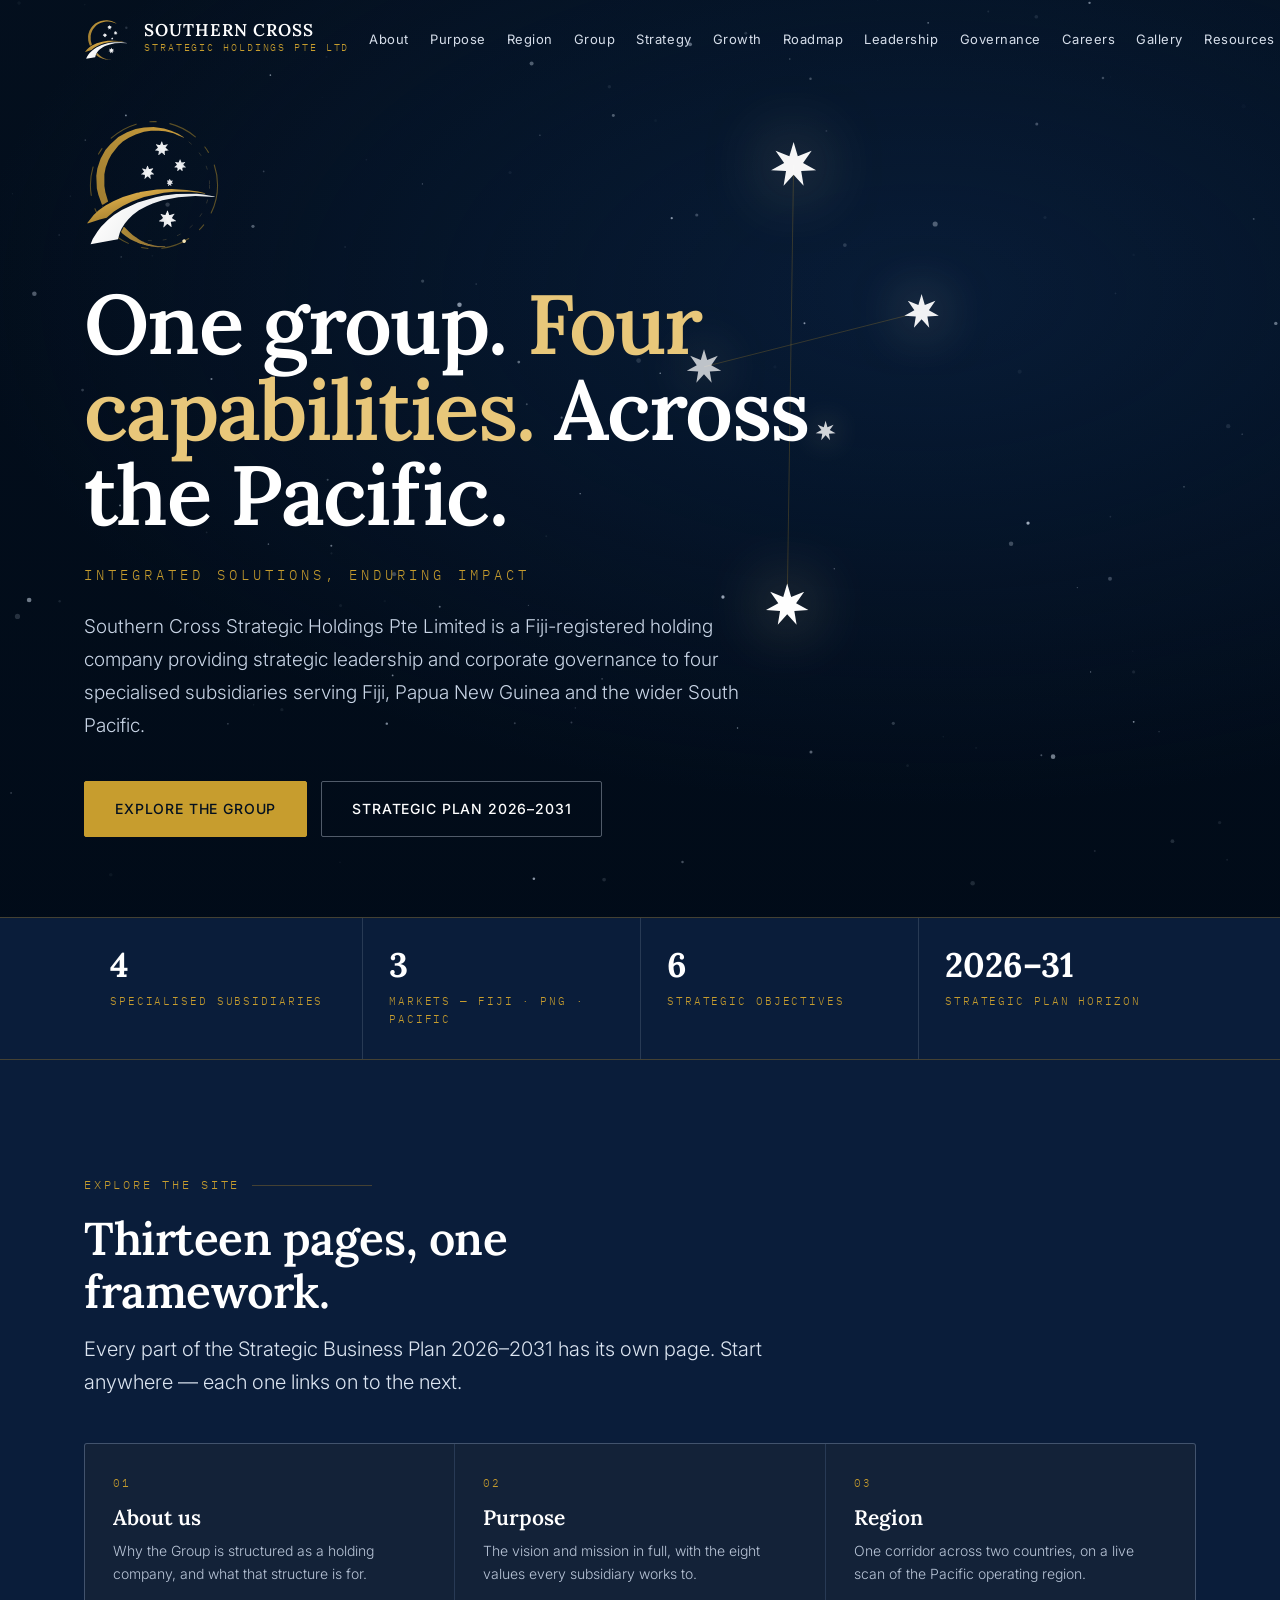
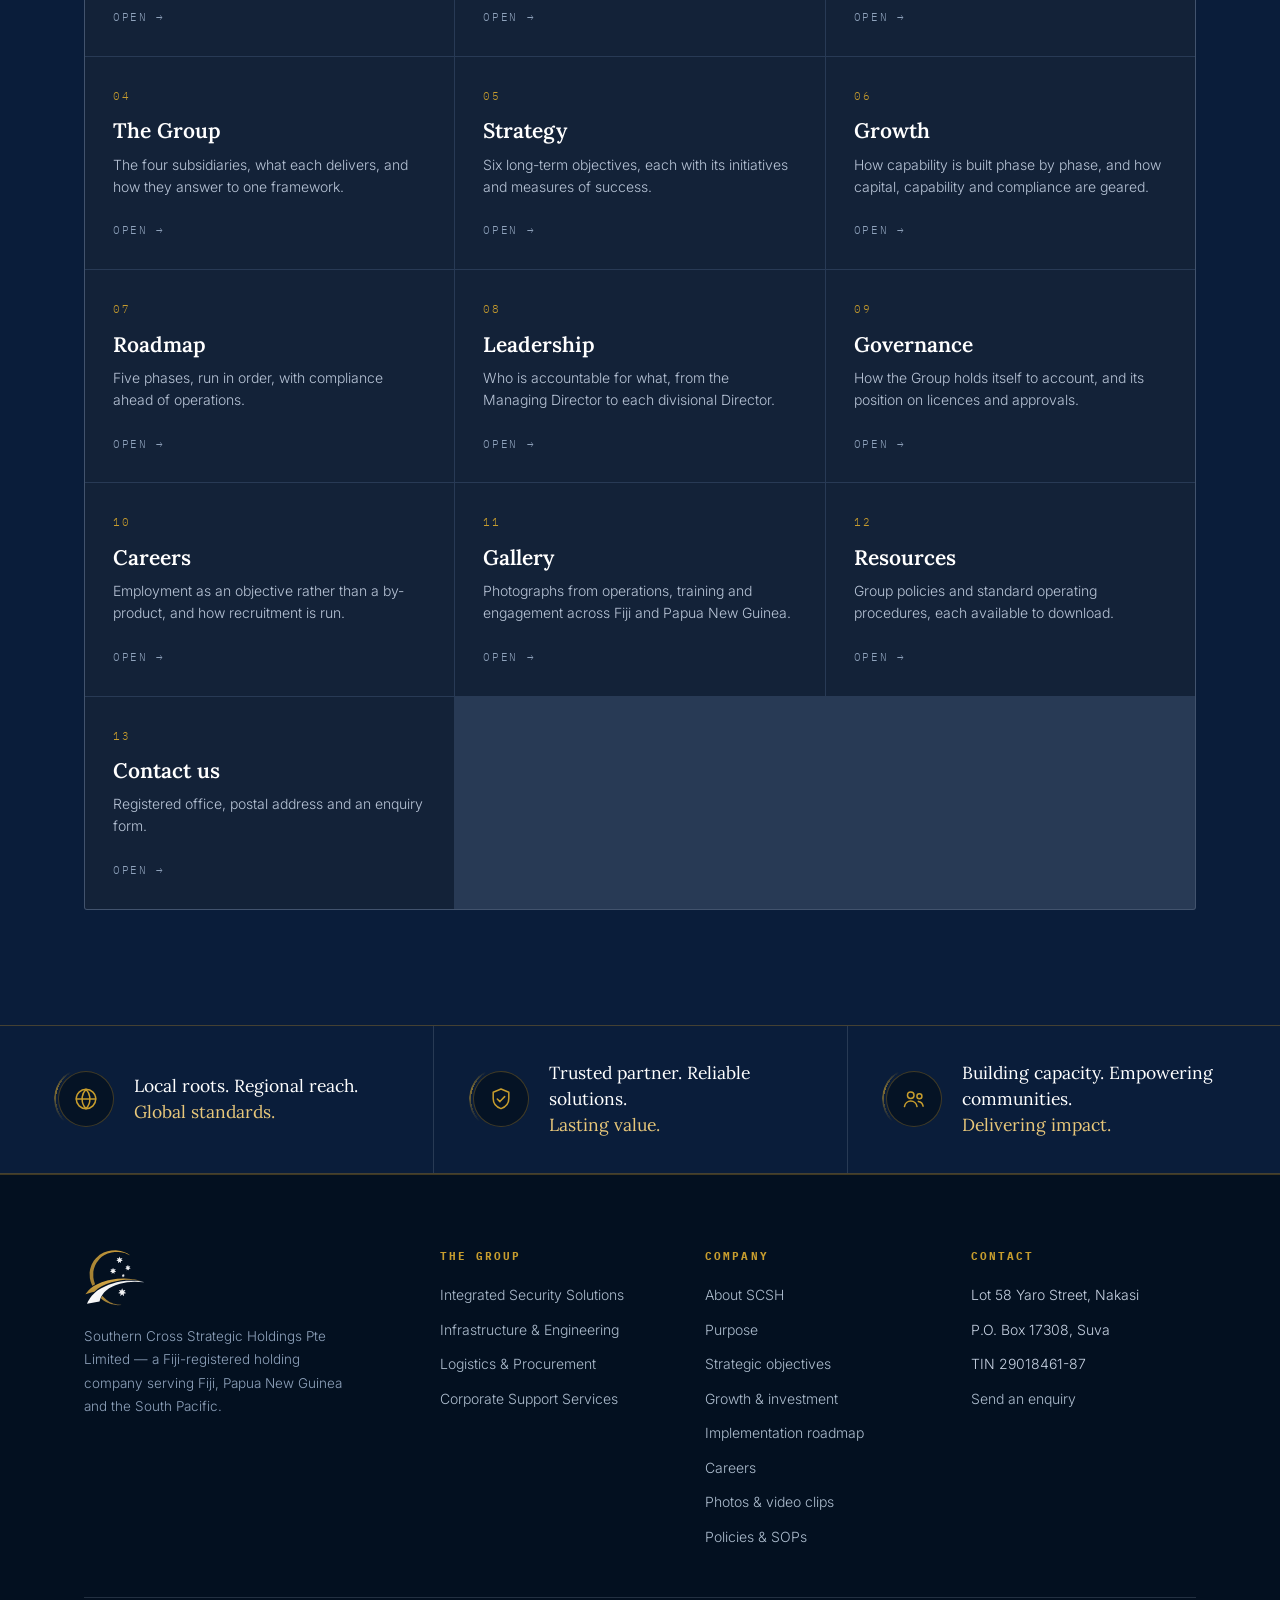
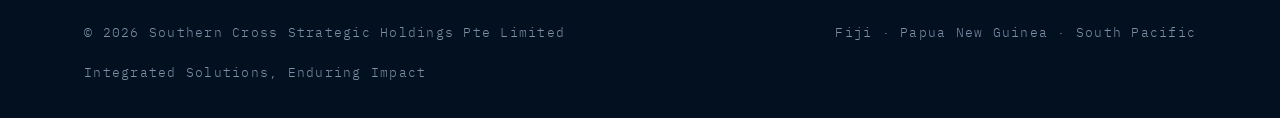
==== commit 41d61a41: "Add files via upload" ====
--- a/index.html
+++ b/index.html
@@ -3,8 +3,8 @@
 <head>
 <meta charset="utf-8">
 <meta name="viewport" content="width=device-width, initial-scale=1">
-<title>Southern Cross Strategic Holdings Pte Limited — Integrated Solutions, Enduring Impact</title>
-<meta name="description" content="Southern Cross Strategic Holdings Pte Limited is a Fiji-registered holding company providing strategic leadership and corporate governance to four specialised subsidiaries across Fiji, Papua New Guinea and the South Pacific.">
+<title>One group. Four capabilities. Across the Pacific. &mdash; Southern Cross Strategic Holdings Pte Limited</title>
+<meta name="description" content="Southern Cross Strategic Holdings Pte Limited is a Fiji-registered holding company providing strategic leadership and corporate governance to four specialised subsidiaries serving Fiji, Papua New Guinea and the wider South Pacific.">
 <link rel="icon" href="data:image/svg+xml,%3Csvg xmlns='http://www.w3.org/2000/svg' viewBox='0 0 32 32'%3E%3Crect width='32' height='32' fill='%23041529'/%3E%3Cpath d='M16 5l2.1 6.4H24l-4.8 3.9 1.9 6.3L16 17.8l-5.1 3.8 1.9-6.3L8 11.4h5.9z' fill='%23D9A227'/%3E%3C/svg%3E">
 <link rel="preconnect" href="https://fonts.googleapis.com">
 <link rel="preconnect" href="https://fonts.gstatic.com" crossorigin>
@@ -12,7 +12,7 @@
 <link rel="stylesheet" href="assets/css/site.css">
 
 </head>
-<body>
+<body class="home">
 <canvas id="deep" aria-hidden="true"></canvas>
 <!-- Artwork note: every illustration here is drawn in SVG, so nothing is licensed
      from a stock library. To use real photographs, see the .plate rule in the
@@ -30,11 +30,9 @@
   <symbol id="ic-ops" viewBox="0 0 24 24"><circle cx="12" cy="12" r="8.8"/><path d="m15.6 8.4-2 5.2-5.2 2 2-5.2Z"/></symbol>
   <symbol id="ic-med" viewBox="0 0 24 24"><path d="M12 3.2 4.8 6v6c0 4.4 3 7.9 7.2 9.2 4.2-1.3 7.2-4.8 7.2-9.2V6Z"/><path d="M12 8.6v6M9 11.6h6"/></symbol>
 </svg>
-
-
 <header id="hdr">
   <div class="wrap bar">
-    <a class="brand" href="#home" aria-label="Southern Cross Strategic Holdings, home">
+    <a class="brand" href="index.html" aria-label="Southern Cross Strategic Holdings, home">
       <svg class="logo-anim" viewBox="0 0 262 245" aria-hidden="true">
   <g class="lgo-orbit" fill="none" stroke-linecap="round">
     <circle class="lgo-ring lgo-ring-1" cx="131" cy="122" r="119"
@@ -77,21 +75,26 @@
     </a>
     <button class="burger" id="burger" aria-label="Open menu" aria-expanded="false"><span></span><span></span><span></span></button>
     <nav id="nav">
-      <a href="#about">About</a>
-      <a href="#purpose">Purpose</a>
-      <a href="#region">Region</a>
-      <a href="#group">Group</a>
-      <a href="#strategy">Strategy</a>
-      <a href="#growth">Growth</a>
-      <a href="#roadmap">Roadmap</a>
-      <a href="#structure">Leadership</a>
-      <a href="#governance">Governance</a>
-      <a href="#careers">Careers</a>
-      <a class="cta" href="#contact">Contact us</a>
+      <a class="nav-home active" href="index.html">Home</a>
+      <a href="about.html">About</a>
+      <a href="purpose.html">Purpose</a>
+      <a href="region.html">Region</a>
+      <a href="group.html">Group</a>
+      <a href="strategy.html">Strategy</a>
+      <a href="growth.html">Growth</a>
+      <a href="roadmap.html">Roadmap</a>
+      <a href="leadership.html">Leadership</a>
+      <a href="governance.html">Governance</a>
+      <a href="careers.html">Careers</a>
+      <a href="gallery.html">Gallery</a>
+      <a href="resources.html">Resources</a>
+      <a class="cta" href="contact.html">Contact us</a>
     </nav>
   </div>
 </header>
 
+
+<main>
 <!-- ================= HERO ================= -->
 <section class="hero" id="home">
   <canvas id="sky" aria-hidden="true"></canvas>
@@ -138,12 +141,11 @@
     <p class="hero-motto">Integrated Solutions, Enduring Impact</p>
     <p class="hero-sub">Southern Cross Strategic Holdings Pte Limited is a Fiji-registered holding company providing strategic leadership and corporate governance to four specialised subsidiaries serving Fiji, Papua New Guinea and the wider South Pacific.</p>
     <div class="hero-act">
-      <a class="btn" href="#group">Explore the Group</a>
-      <a class="btn btn--ghost" href="#strategy">Strategic Plan 2026&ndash;2031</a>
+      <a class="btn" href="group.html">Explore the Group</a>
+      <a class="btn btn--ghost" href="strategy.html">Strategic Plan 2026&ndash;2031</a>
     </div>
   </div>
 </section>
-
 <!-- ================= CORRIDOR ================= -->
 <section class="corridor">
   <div class="wrap">
@@ -153,882 +155,94 @@
     <div class="stat"><b>2026&ndash;31</b><span>Strategic plan horizon</span></div>
   </div>
 </section>
-
-<!-- ================= ABOUT ================= -->
-<section class="sec" id="about">
-  <div class="wrap split">
-    <div class="rv">
-      <p class="eyebrow">Who we are</p>
-      <h2 class="title">A holding company built for governance first.</h2>
+<!-- ================= SITE INDEX ================= -->
+<section class="sec" id="explore">
+  <div class="wrap">
+    <p class="eyebrow rv">Explore the site</p>
+    <h2 class="title rv" style="margin-bottom:14px">Thirteen pages, one framework.</h2>
+    <p class="lede rv" style="margin-bottom:44px">Every part of the Strategic Business Plan 2026&ndash;2031 has its own page. Start anywhere &mdash; each one links on to the next.</p>
+    <div class="sitemap">
+      <a class="smc rv" href="about.html">
+        <span class="smn">01</span>
+        <h3>About us</h3>
+        <p>Why the Group is structured as a holding company, and what that structure is for.</p>
+        <span class="smgo">Open &rarr;</span>
+      </a>
+      <a class="smc rv" href="purpose.html">
+        <span class="smn">02</span>
+        <h3>Purpose</h3>
+        <p>The vision and mission in full, with the eight values every subsidiary works to.</p>
+        <span class="smgo">Open &rarr;</span>
+      </a>
+      <a class="smc rv" href="region.html">
+        <span class="smn">03</span>
+        <h3>Region</h3>
+        <p>One corridor across two countries, on a live scan of the Pacific operating region.</p>
+        <span class="smgo">Open &rarr;</span>
+      </a>
+      <a class="smc rv" href="group.html">
+        <span class="smn">04</span>
+        <h3>The Group</h3>
+        <p>The four subsidiaries, what each delivers, and how they answer to one framework.</p>
+        <span class="smgo">Open &rarr;</span>
+      </a>
+      <a class="smc rv" href="strategy.html">
+        <span class="smn">05</span>
+        <h3>Strategy</h3>
+        <p>Six long-term objectives, each with its initiatives and measures of success.</p>
+        <span class="smgo">Open &rarr;</span>
+      </a>
+      <a class="smc rv" href="growth.html">
+        <span class="smn">06</span>
+        <h3>Growth</h3>
+        <p>How capability is built phase by phase, and how capital, capability and compliance are geared.</p>
+        <span class="smgo">Open &rarr;</span>
+      </a>
+      <a class="smc rv" href="roadmap.html">
+        <span class="smn">07</span>
+        <h3>Roadmap</h3>
+        <p>Five phases, run in order, with compliance ahead of operations.</p>
+        <span class="smgo">Open &rarr;</span>
+      </a>
+      <a class="smc rv" href="leadership.html">
+        <span class="smn">08</span>
+        <h3>Leadership</h3>
+        <p>Who is accountable for what, from the Managing Director to each divisional Director.</p>
+        <span class="smgo">Open &rarr;</span>
+      </a>
+      <a class="smc rv" href="governance.html">
+        <span class="smn">09</span>
+        <h3>Governance</h3>
+        <p>How the Group holds itself to account, and its position on licences and approvals.</p>
+        <span class="smgo">Open &rarr;</span>
+      </a>
+      <a class="smc rv" href="careers.html">
+        <span class="smn">10</span>
+        <h3>Careers</h3>
+        <p>Employment as an objective rather than a by-product, and how recruitment is run.</p>
+        <span class="smgo">Open &rarr;</span>
+      </a>
+      <a class="smc rv" href="gallery.html">
+        <span class="smn">11</span>
+        <h3>Gallery</h3>
+        <p>Photographs from operations, training and engagement across Fiji and Papua New Guinea.</p>
+        <span class="smgo">Open &rarr;</span>
+      </a>
+      <a class="smc rv" href="resources.html">
+        <span class="smn">12</span>
+        <h3>Resources</h3>
+        <p>Group policies and standard operating procedures, each available to download.</p>
+        <span class="smgo">Open &rarr;</span>
+      </a>
+      <a class="smc rv" href="contact.html">
+        <span class="smn">13</span>
+        <h3>Contact us</h3>
+        <p>Registered office, postal address and an enquiry form.</p>
+        <span class="smgo">Open &rarr;</span>
+      </a>
     </div>
-    <div class="rv">
-      <p class="lede">Southern Cross Strategic Holdings Pte Limited (SCSH) was established to provide executive leadership, corporate governance, strategic oversight and sustainable business development across a diversified group of specialised operating subsidiaries.</p>
-      <p>The structure is deliberate. The Holding Company carries governance, financial oversight, enterprise risk management and performance monitoring, so each subsidiary can concentrate on its own field of expertise while staying aligned to one strategic direction. For a client, that means several professional services accessible through a single coordinated corporate structure.</p>
-      <p>The Group is positioned to support major infrastructure projects, energy and resource developments, government programmes, commercial and industrial operations, security and risk management, supply chain and logistics, and corporate advisory work throughout Papua New Guinea, Fiji and the South Pacific.</p>
-      <div class="grid g2" style="margin-top:36px">
-        <div class="card"><span class="num">Structure</span><h3>Holding company</h3><p>Parent company with four specialised subsidiaries under one governance framework.</p></div>
-        <div class="card"><span class="num">Corporate motto</span><h3>Integrated Solutions,<br>Enduring Impact.</h3><p>The operating creed behind every subsidiary and every deployment.</p></div>
-      </div>
-    </div>
   </div>
 </section>
-
-<!-- ================= REGION ================= -->
-<section class="sec sec--panel" id="region">
-  <div class="wrap">
-    <div class="split" style="margin-bottom:44px">
-      <div class="rv">
-        <p class="eyebrow">Where we operate</p>
-        <h2 class="title">One corridor, two countries, one chain of command.</h2>
-      </div>
-      <div class="rv">
-        <p class="lede">The Group is registered and recruits in Fiji, and delivers into project areas in Papua New Guinea &mdash; with the Holding Company holding governance across both ends of that corridor.</p>
-        <p>That geography is the reason the Group is structured as it is. Workforce, payroll, compliance and welfare stay under Fiji governance; security, engineering and logistics delivery sit at the project end. One framework spans both, so a decision taken in Suva is auditable on site.</p>
-      </div>
-    </div>
-    <div class="map rv">
-<div class="map-scroll">
-<svg class="radar" viewBox="0 0 900 460" role="img" aria-label="Animated radar scan of the South Pacific showing Papua New Guinea, Fiji and the wider island region, with Group operating locations">
-
-  <defs>
-    <radialGradient id="rdSea" cx="50%" cy="50%" r="70%">
-      <stop offset="0" stop-color="#123763"/><stop offset="1" stop-color="#040E1C"/>
-    </radialGradient>
-    <linearGradient id="rdBeam" x1="0" y1="0" x2="1" y2="0">
-      <stop offset="0" stop-color="#E8C77A" stop-opacity=".38"/>
-      <stop offset="1" stop-color="#E8C77A" stop-opacity="0"/>
-    </linearGradient>
-    <radialGradient id="rdFade" gradientUnits="userSpaceOnUse" cx="450" cy="230" r="540">
-      <stop offset="0" stop-color="#FFC24A" stop-opacity=".36"/>
-      <stop offset=".30" stop-color="#E8A32A" stop-opacity=".16"/>
-      <stop offset=".70" stop-color="#C77E1E" stop-opacity=".055"/>
-      <stop offset="1" stop-color="#C79D2E" stop-opacity="0"/>
-    </radialGradient>
-    <clipPath id="rdClip"><rect width="900" height="460"/></clipPath>
-  </defs>
-  <g clip-path="url(#rdClip)">
-  <rect width="900" height="460" fill="url(#rdSea)"/>
-  <g fill="none" stroke="#7FA6D9" stroke-opacity=".13" stroke-width="1">
-    <path d="M28.1 0V460"/>
-    <path d="M168.8 0V460"/>
-    <path d="M309.4 0V460"/>
-    <path d="M450.0 0V460"/>
-    <path d="M590.6 0V460"/>
-    <path d="M731.2 0V460"/>
-    <path d="M871.9 0V460"/>
-    <path d="M0 20.0H900"/>
-    <path d="M0 120.0H900"/>
-    <path d="M0 220.0H900"/>
-    <path d="M0 320.0H900"/>
-    <path d="M0 420.0H900"/>
-  </g>
-  <path d="M0 220.0H900" stroke="#7FA6D9" stroke-opacity=".3" stroke-width="1" stroke-dasharray="3 7"/>
-  <g class="rd-land">
-    <path d="M40.8 230.0L60.5 224.0L70.3 229.0L87.2 230.0L104.1 229.0L123.8 238.0L143.4 242.0L167.3 245.0L187.0 246.0L205.3 251.0L225.0 259.0L244.7 266.0L261.6 275.0L279.8 279.0L299.5 281.0L322.0 280.0L315.0 292.0L293.9 294.0L279.8 305.0L265.8 316.0L251.7 322.0L233.4 311.0L213.7 304.0L191.2 301.0L171.6 304.0L149.1 305.0L132.2 299.0L111.1 286.0L90.0 271.0L70.3 263.0L56.2 254.0L75.9 247.0L61.9 240.0L45.0 243.0Z" fill="#173F6E" fill-opacity=".92" stroke="#77A2D6" stroke-opacity=".45" stroke-width="1"/>
-    <path d="M288.3 276.0L312.2 277.0L331.9 270.0L343.1 264.0L338.9 274.0L324.8 282.0L303.7 284.0L289.7 281.0Z" fill="#173F6E" fill-opacity=".92" stroke="#77A2D6" stroke-opacity=".45" stroke-width="1"/>
-    <path d="M317.8 245.0L331.9 251.0L348.8 261.0L353.0 266.0L344.5 264.0L326.2 254.0L313.6 248.0Z" fill="#173F6E" fill-opacity=".92" stroke="#77A2D6" stroke-opacity=".45" stroke-width="1"/>
-    <path d="M372.7 273.0L385.3 281.0L395.2 289.0L383.9 288.0L374.1 279.0Z" fill="#173F6E" fill-opacity=".92" stroke="#77A2D6" stroke-opacity=".45" stroke-width="1"/>
-    <path d="M261.6 240.0L274.2 239.0L279.8 242.0L267.2 243.0Z" fill="#173F6E" fill-opacity=".92" stroke="#77A2D6" stroke-opacity=".45" stroke-width="1"/>
-    <path d="M402.2 286.0L414.8 292.0L410.6 295.0L399.4 289.0Z" fill="#173F6E" fill-opacity=".92" stroke="#77A2D6" stroke-opacity=".45" stroke-width="1"/>
-    <path d="M416.2 295.0L438.7 304.0L435.9 307.0L412.0 298.0Z" fill="#173F6E" fill-opacity=".92" stroke="#77A2D6" stroke-opacity=".45" stroke-width="1"/>
-    <path d="M407.8 301.0L419.1 306.0L413.4 308.0L405.0 304.0Z" fill="#173F6E" fill-opacity=".92" stroke="#77A2D6" stroke-opacity=".45" stroke-width="1"/>
-    <path d="M457.0 303.0L469.7 313.0L465.5 315.0L452.8 305.0Z" fill="#173F6E" fill-opacity=".92" stroke="#77A2D6" stroke-opacity=".45" stroke-width="1"/>
-    <path d="M444.4 314.0L461.3 317.0L459.8 320.0L445.8 318.0Z" fill="#173F6E" fill-opacity=".92" stroke="#77A2D6" stroke-opacity=".45" stroke-width="1"/>
-    <path d="M466.9 322.0L480.9 327.0L476.7 329.0L464.1 324.0Z" fill="#173F6E" fill-opacity=".92" stroke="#77A2D6" stroke-opacity=".45" stroke-width="1"/>
-    <path d="M544.2 366.0L552.7 374.0L548.4 375.0L541.4 369.0Z" fill="#173F6E" fill-opacity=".92" stroke="#77A2D6" stroke-opacity=".45" stroke-width="1"/>
-    <path d="M552.7 379.0L558.3 384.0L554.1 385.0L549.8 380.0Z" fill="#173F6E" fill-opacity=".92" stroke="#77A2D6" stroke-opacity=".45" stroke-width="1"/>
-    <path d="M506.2 421.0L527.3 431.0L548.4 443.0L544.2 446.0L521.7 434.0L502.0 424.0Z" fill="#173F6E" fill-opacity=".92" stroke="#77A2D6" stroke-opacity=".45" stroke-width="1"/>
-    <path d="M691.9 393.0L707.3 394.0L710.2 400.0L698.9 403.0L691.9 399.0Z" fill="#173F6E" fill-opacity=".92" stroke="#77A2D6" stroke-opacity=".45" stroke-width="1"/>
-    <path d="M711.6 384.0L729.8 387.0L725.6 390.0L710.2 387.0Z" fill="#173F6E" fill-opacity=".92" stroke="#77A2D6" stroke-opacity=".45" stroke-width="1"/>
-    <path d="M832.5 355.0L843.8 356.0L842.3 358.0L832.5 357.0Z" fill="#173F6E" fill-opacity=".92" stroke="#77A2D6" stroke-opacity=".45" stroke-width="1"/>
-    <path d="M0.0 360.0L39.4 344.0L64.7 340.0L98.4 342.0L123.8 343.0L111.1 369.0L139.2 382.0L180.0 396.0L191.2 370.0L203.9 329.0L218.0 363.0L244.7 382.0L265.8 410.0L295.3 426.0L322.0 446.0L345.9 460.0L0.0 460.0Z" fill="#173F6E" fill-opacity=".92" stroke="#77A2D6" stroke-opacity=".45" stroke-width="1"/>
-  </g>
-  <g fill="#8FB3DC" fill-opacity=".7">
-    <circle cx="278.4" cy="241.0" r="1.6"/>
-    <circle cx="323.4" cy="315.0" r="2.0"/>
-    <circle cx="351.6" cy="312.0" r="1.6"/>
-    <circle cx="375.5" cy="336.0" r="1.6"/>
-    <circle cx="566.7" cy="397.0" r="2.0"/>
-    <circle cx="578.0" cy="409.0" r="1.8"/>
-    <circle cx="580.8" cy="416.0" r="1.6"/>
-    <circle cx="555.5" cy="429.0" r="1.6"/>
-    <circle cx="563.9" cy="431.0" r="1.4"/>
-    <circle cx="729.8" cy="389.0" r="1.6"/>
-    <circle cx="705.9" cy="410.0" r="1.8"/>
-    <circle cx="690.5" cy="345.0" r="1.5"/>
-    <circle cx="739.7" cy="396.0" r="1.4"/>
-    <circle cx="720.0" cy="305.0" r="1.5"/>
-    <circle cx="713.0" cy="295.0" r="1.4"/>
-    <circle cx="729.8" cy="314.0" r="1.4"/>
-    <circle cx="849.4" cy="359.0" r="1.8"/>
-    <circle cx="786.1" cy="353.0" r="1.5"/>
-    <circle cx="804.4" cy="431.0" r="1.6"/>
-    <circle cx="803.0" cy="418.0" r="1.4"/>
-    <circle cx="814.2" cy="406.0" r="1.4"/>
-    <circle cx="873.3" cy="410.0" r="1.5"/>
-    <circle cx="632.8" cy="206.0" r="1.6"/>
-    <circle cx="630.0" cy="189.0" r="1.4"/>
-    <circle cx="583.6" cy="229.0" r="1.4"/>
-    <circle cx="547.0" cy="225.0" r="1.7"/>
-    <circle cx="610.3" cy="149.0" r="1.6"/>
-    <circle cx="558.3" cy="128.0" r="1.4"/>
-    <circle cx="424.7" cy="151.0" r="1.7"/>
-    <circle cx="334.7" cy="146.0" r="1.6"/>
-    <circle cx="142.0" cy="125.0" r="1.5"/>
-    <circle cx="492.2" cy="167.0" r="1.4"/>
-    <circle cx="91.4" cy="146.0" r="1.7"/>
-    <circle cx="236.3" cy="86.0" r="1.7"/>
-    <circle cx="248.9" cy="68.0" r="1.4"/>
-    <circle cx="450.0" cy="336.0" r="1.4"/>
-  </g>
-  <g class="rd-scope" fill="none" stroke="#C79D2E" stroke-opacity=".22">
-    <circle cx="450" cy="230" r="120"/>
-    <circle cx="450" cy="230" r="240"/>
-    <circle cx="450" cy="230" r="360"/>
-    <circle cx="450" cy="230" r="480"/>
-    <path d="M450 0V460M0 230H900"/>
-  </g>
-  <g stroke="#C79D2E" stroke-opacity=".38" stroke-width="1.4">
-    <path d="M916.0 230.0 L930.0 230.0"/>
-    <path d="M906.9 352.4 L913.6 354.2"/>
-    <path d="M859.6 466.5 L865.7 470.0"/>
-    <path d="M779.5 559.5 L789.4 569.4"/>
-    <path d="M686.5 639.6 L690.0 645.7"/>
-    <path d="M572.4 686.9 L574.2 693.6"/>
-    <path d="M450.0 696.0 L450.0 710.0"/>
-    <path d="M327.6 686.9 L325.8 693.6"/>
-    <path d="M213.5 639.6 L210.0 645.7"/>
-    <path d="M120.5 559.5 L110.6 569.4"/>
-    <path d="M40.4 466.5 L34.3 470.0"/>
-    <path d="M-6.9 352.4 L-13.6 354.2"/>
-    <path d="M-16.0 230.0 L-30.0 230.0"/>
-    <path d="M-6.9 107.6 L-13.6 105.8"/>
-    <path d="M40.4 -6.5 L34.3 -10.0"/>
-    <path d="M120.5 -99.5 L110.6 -109.4"/>
-    <path d="M213.5 -179.6 L210.0 -185.7"/>
-    <path d="M327.6 -226.9 L325.8 -233.6"/>
-    <path d="M450.0 -236.0 L450.0 -250.0"/>
-    <path d="M572.4 -226.9 L574.2 -233.6"/>
-    <path d="M686.5 -179.6 L690.0 -185.7"/>
-    <path d="M779.5 -99.5 L789.4 -109.4"/>
-    <path d="M859.6 -6.5 L865.7 -10.0"/>
-    <path d="M906.9 107.6 L913.6 105.8"/>
-  </g>
-  <g class="rd-sweep" style="mix-blend-mode:screen">
-    <animateTransform attributeName="transform" attributeType="XML" type="rotate"
-      from="0 450 230" to="360 450 230" dur="9.0s" repeatCount="indefinite"/>
-    <path d="M450 230 L990 230 A540 540 0 0 0 832 -152 Z" fill="url(#rdFade)"/>
-    <path d="M450 230 L990 230" stroke="#FFE9A8" stroke-opacity=".95" stroke-width="1.8"/>
-    <circle cx="450" cy="230" r="4" fill="#F4E3B4"/>
-  </g>
-  <g class="rd-echo" fill="none" stroke="#F4E3B4" stroke-width="1.6">
-    <path d="M40.8 230.0L60.5 224.0L70.3 229.0L87.2 230.0L104.1 229.0L123.8 238.0L143.4 242.0L167.3 245.0L187.0 246.0L205.3 251.0L225.0 259.0L244.7 266.0L261.6 275.0L279.8 279.0L299.5 281.0L322.0 280.0L315.0 292.0L293.9 294.0L279.8 305.0L265.8 316.0L251.7 322.0L233.4 311.0L213.7 304.0L191.2 301.0L171.6 304.0L149.1 305.0L132.2 299.0L111.1 286.0L90.0 271.0L70.3 263.0L56.2 254.0L75.9 247.0L61.9 240.0L45.0 243.0Z" opacity="0"><animate attributeName="opacity" values="1;.35;0" keyTimes="0;.10;.34" dur="9.0s" begin="4.30s" repeatCount="indefinite"/></path>
-    <path d="M288.3 276.0L312.2 277.0L331.9 270.0L343.1 264.0L338.9 274.0L324.8 282.0L303.7 284.0L289.7 281.0Z" opacity="0"><animate attributeName="opacity" values="1;.35;0" keyTimes="0;.10;.34" dur="9.0s" begin="4.02s" repeatCount="indefinite"/></path>
-    <path d="M317.8 245.0L331.9 251.0L348.8 261.0L353.0 266.0L344.5 264.0L326.2 254.0L313.6 248.0Z" opacity="0"><animate attributeName="opacity" values="1;.35;0" keyTimes="0;.10;.34" dur="9.0s" begin="4.19s" repeatCount="indefinite"/></path>
-    <path d="M372.7 273.0L385.3 281.0L395.2 289.0L383.9 288.0L374.1 279.0Z" opacity="0"><animate attributeName="opacity" values="1;.35;0" keyTimes="0;.10;.34" dur="9.0s" begin="3.56s" repeatCount="indefinite"/></path>
-    <path d="M261.6 240.0L274.2 239.0L279.8 242.0L267.2 243.0Z" opacity="0"><animate attributeName="opacity" values="1;.35;0" keyTimes="0;.10;.34" dur="9.0s" begin="4.41s" repeatCount="indefinite"/></path>
-    <path d="M402.2 286.0L414.8 292.0L410.6 295.0L399.4 289.0Z" opacity="0"><animate attributeName="opacity" values="1;.35;0" keyTimes="0;.10;.34" dur="9.0s" begin="3.14s" repeatCount="indefinite"/></path>
-    <path d="M416.2 295.0L438.7 304.0L435.9 307.0L412.0 298.0Z" opacity="0"><animate attributeName="opacity" values="1;.35;0" keyTimes="0;.10;.34" dur="9.0s" begin="2.72s" repeatCount="indefinite"/></path>
-    <path d="M407.8 301.0L419.1 306.0L413.4 308.0L405.0 304.0Z" opacity="0"><animate attributeName="opacity" values="1;.35;0" keyTimes="0;.10;.34" dur="9.0s" begin="2.93s" repeatCount="indefinite"/></path>
-    <path d="M457.0 303.0L469.7 313.0L465.5 315.0L452.8 305.0Z" opacity="0"><animate attributeName="opacity" values="1;.35;0" keyTimes="0;.10;.34" dur="9.0s" begin="2.05s" repeatCount="indefinite"/></path>
-    <path d="M444.4 314.0L461.3 317.0L459.8 320.0L445.8 318.0Z" opacity="0"><animate attributeName="opacity" values="1;.35;0" keyTimes="0;.10;.34" dur="9.0s" begin="2.20s" repeatCount="indefinite"/></path>
-    <path d="M466.9 322.0L480.9 327.0L476.7 329.0L464.1 324.0Z" opacity="0"><animate attributeName="opacity" values="1;.35;0" keyTimes="0;.10;.34" dur="9.0s" begin="1.92s" repeatCount="indefinite"/></path>
-    <path d="M544.2 366.0L552.7 374.0L548.4 375.0L541.4 369.0Z" opacity="0"><animate attributeName="opacity" values="1;.35;0" keyTimes="0;.10;.34" dur="9.0s" begin="1.39s" repeatCount="indefinite"/></path>
-    <path d="M552.7 379.0L558.3 384.0L554.1 385.0L549.8 380.0Z" opacity="0"><animate attributeName="opacity" values="1;.35;0" keyTimes="0;.10;.34" dur="9.0s" begin="1.39s" repeatCount="indefinite"/></path>
-    <path d="M506.2 421.0L527.3 431.0L548.4 443.0L544.2 446.0L521.7 434.0L502.0 424.0Z" opacity="0"><animate attributeName="opacity" values="1;.35;0" keyTimes="0;.10;.34" dur="9.0s" begin="1.74s" repeatCount="indefinite"/></path>
-    <path d="M691.9 393.0L707.3 394.0L710.2 400.0L698.9 403.0L691.9 399.0Z" opacity="0"><animate attributeName="opacity" values="1;.35;0" keyTimes="0;.10;.34" dur="9.0s" begin="0.85s" repeatCount="indefinite"/></path>
-    <path d="M711.6 384.0L729.8 387.0L725.6 390.0L710.2 387.0Z" opacity="0"><animate attributeName="opacity" values="1;.35;0" keyTimes="0;.10;.34" dur="9.0s" begin="0.76s" repeatCount="indefinite"/></path>
-    <path d="M832.5 355.0L843.8 356.0L842.3 358.0L832.5 357.0Z" opacity="0"><animate attributeName="opacity" values="1;.35;0" keyTimes="0;.10;.34" dur="9.0s" begin="0.45s" repeatCount="indefinite"/></path>
-    <path d="M0.0 360.0L39.4 344.0L64.7 340.0L98.4 342.0L123.8 343.0L111.1 369.0L139.2 382.0L180.0 396.0L191.2 370.0L203.9 329.0L218.0 363.0L244.7 382.0L265.8 410.0L295.3 426.0L322.0 446.0L345.9 460.0L0.0 460.0Z" opacity="0"><animate attributeName="opacity" values="1;.35;0" keyTimes="0;.10;.34" dur="9.0s" begin="3.79s" repeatCount="indefinite"/></path>
-  </g>
-  <g class="rd-echo" fill="#F4E3B4">
-    <circle cx="278.4" cy="241.0" r="3.0" opacity="0"><animate attributeName="opacity" values="1;.3;0" keyTimes="0;.12;.4" dur="9.0s" begin="4.41s" repeatCount="indefinite"/></circle>
-    <circle cx="323.4" cy="315.0" r="3.4" opacity="0"><animate attributeName="opacity" values="1;.3;0" keyTimes="0;.12;.4" dur="9.0s" begin="3.65s" repeatCount="indefinite"/></circle>
-    <circle cx="351.6" cy="312.0" r="3.0" opacity="0"><animate attributeName="opacity" values="1;.3;0" keyTimes="0;.12;.4" dur="9.0s" begin="3.51s" repeatCount="indefinite"/></circle>
-    <circle cx="375.5" cy="336.0" r="3.0" opacity="0"><animate attributeName="opacity" values="1;.3;0" keyTimes="0;.12;.4" dur="9.0s" begin="3.13s" repeatCount="indefinite"/></circle>
-    <circle cx="566.7" cy="397.0" r="3.4" opacity="0"><animate attributeName="opacity" values="1;.3;0" keyTimes="0;.12;.4" dur="9.0s" begin="1.38s" repeatCount="indefinite"/></circle>
-    <circle cx="578.0" cy="409.0" r="3.2" opacity="0"><animate attributeName="opacity" values="1;.3;0" keyTimes="0;.12;.4" dur="9.0s" begin="1.36s" repeatCount="indefinite"/></circle>
-    <circle cx="580.8" cy="416.0" r="3.0" opacity="0"><animate attributeName="opacity" values="1;.3;0" keyTimes="0;.12;.4" dur="9.0s" begin="1.37s" repeatCount="indefinite"/></circle>
-    <circle cx="555.5" cy="429.0" r="3.0" opacity="0"><animate attributeName="opacity" values="1;.3;0" keyTimes="0;.12;.4" dur="9.0s" begin="1.55s" repeatCount="indefinite"/></circle>
-    <circle cx="563.9" cy="431.0" r="2.8" opacity="0"><animate attributeName="opacity" values="1;.3;0" keyTimes="0;.12;.4" dur="9.0s" begin="1.51s" repeatCount="indefinite"/></circle>
-    <circle cx="729.8" cy="389.0" r="3.0" opacity="0"><animate attributeName="opacity" values="1;.3;0" keyTimes="0;.12;.4" dur="9.0s" begin="0.74s" repeatCount="indefinite"/></circle>
-    <circle cx="705.9" cy="410.0" r="3.2" opacity="0"><animate attributeName="opacity" values="1;.3;0" keyTimes="0;.12;.4" dur="9.0s" begin="0.88s" repeatCount="indefinite"/></circle>
-    <circle cx="690.5" cy="345.0" r="2.9" opacity="0"><animate attributeName="opacity" values="1;.3;0" keyTimes="0;.12;.4" dur="9.0s" begin="0.64s" repeatCount="indefinite"/></circle>
-    <circle cx="739.7" cy="396.0" r="2.8" opacity="0"><animate attributeName="opacity" values="1;.3;0" keyTimes="0;.12;.4" dur="9.0s" begin="0.75s" repeatCount="indefinite"/></circle>
-    <circle cx="720.0" cy="305.0" r="2.9" opacity="0"><animate attributeName="opacity" values="1;.3;0" keyTimes="0;.12;.4" dur="9.0s" begin="0.39s" repeatCount="indefinite"/></circle>
-    <circle cx="713.0" cy="295.0" r="2.8" opacity="0"><animate attributeName="opacity" values="1;.3;0" keyTimes="0;.12;.4" dur="9.0s" begin="0.35s" repeatCount="indefinite"/></circle>
-    <circle cx="729.8" cy="314.0" r="2.8" opacity="0"><animate attributeName="opacity" values="1;.3;0" keyTimes="0;.12;.4" dur="9.0s" begin="0.42s" repeatCount="indefinite"/></circle>
-    <circle cx="849.4" cy="359.0" r="3.2" opacity="0"><animate attributeName="opacity" values="1;.3;0" keyTimes="0;.12;.4" dur="9.0s" begin="0.45s" repeatCount="indefinite"/></circle>
-    <circle cx="786.1" cy="353.0" r="2.9" opacity="0"><animate attributeName="opacity" values="1;.3;0" keyTimes="0;.12;.4" dur="9.0s" begin="0.50s" repeatCount="indefinite"/></circle>
-    <circle cx="804.4" cy="431.0" r="3.0" opacity="0"><animate attributeName="opacity" values="1;.3;0" keyTimes="0;.12;.4" dur="9.0s" begin="0.74s" repeatCount="indefinite"/></circle>
-    <circle cx="803.0" cy="418.0" r="2.8" opacity="0"><animate attributeName="opacity" values="1;.3;0" keyTimes="0;.12;.4" dur="9.0s" begin="0.70s" repeatCount="indefinite"/></circle>
-    <circle cx="814.2" cy="406.0" r="2.8" opacity="0"><animate attributeName="opacity" values="1;.3;0" keyTimes="0;.12;.4" dur="9.0s" begin="0.64s" repeatCount="indefinite"/></circle>
-    <circle cx="873.3" cy="410.0" r="2.9" opacity="0"><animate attributeName="opacity" values="1;.3;0" keyTimes="0;.12;.4" dur="9.0s" begin="0.58s" repeatCount="indefinite"/></circle>
-    <circle cx="632.8" cy="206.0" r="3.0" opacity="0"><animate attributeName="opacity" values="1;.3;0" keyTimes="0;.12;.4" dur="9.0s" begin="8.81s" repeatCount="indefinite"/></circle>
-    <circle cx="630.0" cy="189.0" r="2.8" opacity="0"><animate attributeName="opacity" values="1;.3;0" keyTimes="0;.12;.4" dur="9.0s" begin="8.68s" repeatCount="indefinite"/></circle>
-    <circle cx="583.6" cy="229.0" r="2.8" opacity="0"><animate attributeName="opacity" values="1;.3;0" keyTimes="0;.12;.4" dur="9.0s" begin="8.99s" repeatCount="indefinite"/></circle>
-    <circle cx="547.0" cy="225.0" r="3.1" opacity="0"><animate attributeName="opacity" values="1;.3;0" keyTimes="0;.12;.4" dur="9.0s" begin="8.93s" repeatCount="indefinite"/></circle>
-    <circle cx="610.3" cy="149.0" r="3.0" opacity="0"><animate attributeName="opacity" values="1;.3;0" keyTimes="0;.12;.4" dur="9.0s" begin="8.33s" repeatCount="indefinite"/></circle>
-    <circle cx="558.3" cy="128.0" r="2.8" opacity="0"><animate attributeName="opacity" values="1;.3;0" keyTimes="0;.12;.4" dur="9.0s" begin="7.92s" repeatCount="indefinite"/></circle>
-    <circle cx="424.7" cy="151.0" r="3.1" opacity="0"><animate attributeName="opacity" values="1;.3;0" keyTimes="0;.12;.4" dur="9.0s" begin="6.31s" repeatCount="indefinite"/></circle>
-    <circle cx="334.7" cy="146.0" r="3.0" opacity="0"><animate attributeName="opacity" values="1;.3;0" keyTimes="0;.12;.4" dur="9.0s" begin="5.40s" repeatCount="indefinite"/></circle>
-    <circle cx="142.0" cy="125.0" r="2.9" opacity="0"><animate attributeName="opacity" values="1;.3;0" keyTimes="0;.12;.4" dur="9.0s" begin="4.97s" repeatCount="indefinite"/></circle>
-    <circle cx="492.2" cy="167.0" r="2.8" opacity="0"><animate attributeName="opacity" values="1;.3;0" keyTimes="0;.12;.4" dur="9.0s" begin="7.60s" repeatCount="indefinite"/></circle>
-    <circle cx="91.4" cy="146.0" r="3.1" opacity="0"><animate attributeName="opacity" values="1;.3;0" keyTimes="0;.12;.4" dur="9.0s" begin="4.83s" repeatCount="indefinite"/></circle>
-    <circle cx="236.3" cy="86.0" r="3.1" opacity="0"><animate attributeName="opacity" values="1;.3;0" keyTimes="0;.12;.4" dur="9.0s" begin="5.35s" repeatCount="indefinite"/></circle>
-    <circle cx="248.9" cy="68.0" r="2.8" opacity="0"><animate attributeName="opacity" values="1;.3;0" keyTimes="0;.12;.4" dur="9.0s" begin="5.47s" repeatCount="indefinite"/></circle>
-    <circle cx="450.0" cy="336.0" r="2.8" opacity="0"><animate attributeName="opacity" values="1;.3;0" keyTimes="0;.12;.4" dur="9.0s" begin="2.25s" repeatCount="indefinite"/></circle>
-  </g>
-  <path id="rdArc" d="M250.0 299.6Q479.7 221.6 709.3 401.4" fill="none" stroke="#C79D2E" stroke-opacity=".65" stroke-width="1.6" stroke-dasharray="7 9" class="rd-arc"/>
-  <circle r="4" fill="#F4E3B4"><animateMotion dur="7s" repeatCount="indefinite"><mpath href="#rdArc"/></animateMotion></circle>
-  <g font-family="'IBM Plex Mono',monospace" fill="#CFE0F2">
-    <text x="160.3" y="264.0" text-anchor="middle" font-size="13" opacity="0.95" letter-spacing="2">PAPUA NEW GUINEA</text>
-    <text class="rd-fine" x="435.9" y="274.0" text-anchor="middle" font-size="10" opacity="0.62" letter-spacing="2">SOLOMON IS.</text>
-    <text class="rd-fine" x="561.1" y="370.0" text-anchor="start" font-size="10" opacity="0.62" letter-spacing="2">VANUATU</text>
-    <text class="rd-fine" x="525.9" y="412.0" text-anchor="middle" font-size="10" opacity="0.55" letter-spacing="2">NEW CALEDONIA</text>
-    <text x="669.4" y="406.0" text-anchor="middle" font-size="13" opacity="0.95" letter-spacing="2">FIJI</text>
-    <text class="rd-fine" x="824.1" y="342.0" text-anchor="middle" font-size="10" opacity="0.62" letter-spacing="2">SAMOA</text>
-    <text class="rd-fine" x="779.1" y="434.0" text-anchor="end" font-size="10" opacity="0.55" letter-spacing="2">TONGA</text>
-    <text class="rd-fine" x="736.9" y="286.0" text-anchor="middle" font-size="10" opacity="0.55" letter-spacing="2">TUVALU</text>
-    <text class="rd-fine" x="632.8" y="188.0" text-anchor="middle" font-size="10" opacity="0.55" letter-spacing="2">KIRIBATI</text>
-    <text class="rd-fine" x="547.0" y="240.0" text-anchor="middle" font-size="9" opacity="0.50" letter-spacing="2">NAURU</text>
-    <text class="rd-fine" x="613.1" y="130.0" text-anchor="middle" font-size="10" opacity="0.55" letter-spacing="2">MARSHALL IS.</text>
-    <text class="rd-fine" x="379.7" y="146.0" text-anchor="middle" font-size="10" opacity="0.50" letter-spacing="2">FED. STATES OF MICRONESIA</text>
-    <text class="rd-fine" x="91.4" y="164.0" text-anchor="middle" font-size="10" opacity="0.50" letter-spacing="2">PALAU</text>
-    <text class="rd-fine" x="70.3" y="385.0" text-anchor="middle" font-size="11" opacity="0.45" letter-spacing="2">AUSTRALIA</text>
-  </g>
-  <g class="rd-site rd-site--key">
-    <circle cx="250.0" cy="299.6" r="4.6" fill="#F4E3B4"/>
-    <circle cx="250.0" cy="299.6" r="4.6" fill="none" stroke="#F4E3B4" stroke-width="1.4" opacity="0"><animate attributeName="r" values="4.6;26" dur="9.0s" begin="4.02s" keyTimes="0;.34" repeatCount="indefinite"/><animate attributeName="opacity" values=".9;0" dur="9.0s" begin="4.02s" keyTimes="0;.34" repeatCount="indefinite"/></circle>
-    <text x="262.0" y="296.6" text-anchor="start" fill="#FFFFFF" font-family="'IBM Plex Mono',monospace" font-size="13" letter-spacing="2">KEREMA</text>
-    <text x="262.0" y="310.6" text-anchor="start" fill="#A8BFD8" font-family="'IBM Plex Mono',monospace" font-size="9.5" letter-spacing="1.5">HEADQUARTERS</text>
-  </g>
-  <g class="rd-site rd-site--key">
-    <circle cx="709.3" cy="401.4" r="4.6" fill="#F4E3B4"/>
-    <circle cx="709.3" cy="401.4" r="4.6" fill="none" stroke="#F4E3B4" stroke-width="1.4" opacity="0"><animate attributeName="r" values="4.6;26" dur="9.0s" begin="0.84s" keyTimes="0;.34" repeatCount="indefinite"/><animate attributeName="opacity" values=".9;0" dur="9.0s" begin="0.84s" keyTimes="0;.34" repeatCount="indefinite"/></circle>
-    <text x="721.3" y="398.4" text-anchor="start" fill="#FFFFFF" font-family="'IBM Plex Mono',monospace" font-size="13" letter-spacing="2">SUVA</text>
-    <text x="721.3" y="412.4" text-anchor="start" fill="#A8BFD8" font-family="'IBM Plex Mono',monospace" font-size="9.5" letter-spacing="1.5">REGISTERED OFFICE</text>
-  </g>
-  <g class="rd-site">
-    <circle cx="269.3" cy="314.4" r="3.2" fill="#E8C77A"/>
-    <circle cx="269.3" cy="314.4" r="3.2" fill="none" stroke="#E8C77A" stroke-width="1.4" opacity="0"><animate attributeName="r" values="3.2;26" dur="9.0s" begin="3.87s" keyTimes="0;.34" repeatCount="indefinite"/><animate attributeName="opacity" values=".9;0" dur="9.0s" begin="3.87s" keyTimes="0;.34" repeatCount="indefinite"/></circle>
-    <text class="rd-fine" x="281.3" y="329.4" text-anchor="start" fill="#BCCFE6" font-family="'IBM Plex Mono',monospace" font-size="10" letter-spacing="1.6" opacity=".85">PORT MORESBY</text>
-  </g>
-  <g class="rd-site">
-    <circle cx="228.5" cy="294.2" r="3.2" fill="#E8C77A"/>
-    <circle cx="228.5" cy="294.2" r="3.2" fill="none" stroke="#E8C77A" stroke-width="1.3" opacity="0"><animate attributeName="r" values="3.2;22" dur="9.0s" begin="4.10s" keyTimes="0;.34" repeatCount="indefinite"/><animate attributeName="opacity" values=".9;0" dur="9.0s" begin="4.10s" keyTimes="0;.34" repeatCount="indefinite"/></circle>
-  </g>
-  <g class="rd-site">
-    <circle cx="216.6" cy="290.0" r="3.2" fill="#E8C77A"/>
-    <circle cx="216.6" cy="290.0" r="3.2" fill="none" stroke="#E8C77A" stroke-width="1.3" opacity="0"><animate attributeName="r" values="3.2;22" dur="9.0s" begin="4.14s" keyTimes="0;.34" repeatCount="indefinite"/><animate attributeName="opacity" values=".9;0" dur="9.0s" begin="4.14s" keyTimes="0;.34" repeatCount="indefinite"/></circle>
-  </g>
-  <g class="rd-site">
-    <circle cx="224.3" cy="293.5" r="3.2" fill="#E8C77A"/>
-    <circle cx="224.3" cy="293.5" r="3.2" fill="none" stroke="#E8C77A" stroke-width="1.3" opacity="0"><animate attributeName="r" values="3.2;22" dur="9.0s" begin="4.11s" keyTimes="0;.34" repeatCount="indefinite"/><animate attributeName="opacity" values=".9;0" dur="9.0s" begin="4.11s" keyTimes="0;.34" repeatCount="indefinite"/></circle>
-  </g>
-  <g class="rd-site">
-    <circle cx="211.6" cy="299.5" r="3.2" fill="#E8C77A"/>
-    <circle cx="211.6" cy="299.5" r="3.2" fill="none" stroke="#E8C77A" stroke-width="1.3" opacity="0"><animate attributeName="r" values="3.2;22" dur="9.0s" begin="4.09s" keyTimes="0;.34" repeatCount="indefinite"/><animate attributeName="opacity" values=".9;0" dur="9.0s" begin="4.09s" keyTimes="0;.34" repeatCount="indefinite"/></circle>
-  </g>
-  <g class="rd-cluster" fill="none" stroke="#E8C77A" stroke-opacity=".7" stroke-width="1.2">
-    <path d="M203.6 303.5V311.5H236.5V303.5"/>
-    <path d="M220.1 311.5V331.5H211.6"/>
-  </g>
-  <g font-family="'IBM Plex Mono',monospace" text-anchor="start">
-    <text x="197.6" y="343.5" font-size="11" fill="#FFFFFF" letter-spacing="1.8">PAPUA LNG PROJECT AREA</text>
-    <text class="rd-fine" x="197.6" y="357.5" font-size="9.5" fill="#A8BFD8" letter-spacing="1.4">KIKORI &#183; KIMU &#183; BARIKEWA &#183; URAMU</text>
-  </g>
-  <g font-family="'IBM Plex Mono',monospace" fill="#8FA3BC" letter-spacing="2.4">
-    <text x="26" y="34" font-size="11" fill="#E8C77A">PACIFIC OPERATING REGION &#183; LIVE SCAN</text>
-    <text x="26" y="52" font-size="9.5" opacity=".8">SECTOR 128&#176;E &#8212; 168&#176;W &#183; SWEEP 360&#176; &#183; CONTINUOUS</text>
-    <text x="874" y="34" font-size="9.5" text-anchor="end" opacity=".8">FIJI &#183; PAPUA NEW GUINEA &#183; SOUTH PACIFIC</text>
-    <text x="450" y="440" font-size="10" text-anchor="middle" opacity=".75">ILLUSTRATIVE OPERATING PICTURE &#183; NOT A NAVIGATIONAL CHART</text>
-  </g>
-  <rect width="900" height="460" fill="none" stroke="#C79D2E" stroke-opacity=".25"/>
-  </g>
-</svg>
-</div>
-  <div class="map-legend">
-    <b><i></i>Group operating location</b>
-    <b><i class="ring"></i>Return as the sweep passes</b>
-    <b><i class="dim"></i>Island group</b>
-    <b>Sweep 360&deg; &middot; 9s</b>
-  </div>
-</div>
-  </div>
-</section>
-
-<!-- ================= VISION & MISSION ================= -->
-<section class="sec sec--panel" id="purpose">
-  <div class="wrap">
-    <p class="eyebrow rv">Vision &amp; Mission</p>
-    <div class="grid g2">
-      <article class="card rv" style="padding:40px 36px">
-        <span class="num">Corporate Vision</span>
-        <p style="font-family:var(--display);font-size:clamp(19px,2.3vw,25px);line-height:1.5;color:#fff;margin:0 0 20px">&ldquo;To become the South Pacific&rsquo;s most trusted and respected strategic holdings company, delivering integrated business solutions through professional leadership, innovation, operational excellence, and sustainable partnerships that create lasting value for our shareholders, clients, employees, communities, and future generations.&rdquo;</p>
-        <p>The Vision sets the position the Group intends to hold across Papua New Guinea, Fiji and the wider South Pacific, and the standard every subsidiary is measured against.</p>
-      </article>
-      <article class="card rv" style="padding:40px 36px">
-        <span class="num">Corporate Mission</span>
-        <p style="font-family:var(--display);font-size:clamp(19px,2.3vw,25px);line-height:1.5;color:#fff;margin:0 0 20px">&ldquo;To provide strategic leadership and corporate governance through a professionally managed holding company that empowers its subsidiaries to deliver safe, innovative, efficient, and sustainable solutions while creating long-term value for our clients, employees, shareholders, landowners, communities, and strategic partners throughout Papua New Guinea and the South Pacific.&rdquo;</p>
-        <p>Leading with integrity, delivering with excellence &mdash; the Mission is the operational foundation that aligns every subsidiary, department and employee to one common purpose.</p>
-      </article>
-    </div>
-
-    <div style="margin-top:64px">
-      <p class="eyebrow rv">Core values</p>
-      <h2 class="title rv" style="margin-bottom:14px">Our values define our culture. Our culture shapes our future.</h2>
-      <p class="lede rv" style="margin-bottom:40px">Eight values give the Holding Company and every subsidiary one ethical foundation, regardless of business function or operating location.</p>
-      <div class="grid g4">
-        <div class="value rv"><span class="mk"></span><h4>Integrity</h4><p>Doing what is right when it is difficult, and when no one is checking.</p></div>
-        <div class="value rv"><span class="mk"></span><h4>Professionalism</h4><p>Competent, disciplined conduct on every site and in every dealing.</p></div>
-        <div class="value rv"><span class="mk"></span><h4>Accountability</h4><p>Clear ownership of decisions, budgets and outcomes at every level.</p></div>
-        <div class="value rv"><span class="mk"></span><h4>Safety</h4><p>No task is so urgent that it cannot be done safely. People come home.</p></div>
-        <div class="value rv"><span class="mk"></span><h4>Respect</h4><p>For landowners, communities, cultures and every member of the workforce.</p></div>
-        <div class="value rv"><span class="mk"></span><h4>Partnership</h4><p>Long-term relationships with government, clients, landowners and suppliers.</p></div>
-        <div class="value rv"><span class="mk"></span><h4>Innovation</h4><p>Better systems, better technology, better ways of delivering the work.</p></div>
-        <div class="value rv"><span class="mk"></span><h4>Sustainability</h4><p>Growth that holds &mdash; financially, environmentally and socially.</p></div>
-      </div>
-    </div>
-  </div>
-</section>
-
-<!-- ================= THE GROUP ================= -->
-<section class="sec" id="group">
-  <div class="wrap">
-    <p class="eyebrow rv">The Group</p>
-    <h2 class="title rv" style="margin-bottom:14px">Four subsidiaries. One governance framework.</h2>
-    <p class="lede rv" style="margin-bottom:48px">Each subsidiary is a centre of excellence in its own field. Together they form an integrated service platform capable of supporting major public and private sector projects.</p>
-
-    <div class="subs rv">
-      <div class="subnav" role="tablist" aria-label="Subsidiaries">
-        <button role="tab" aria-selected="true" data-tab="iss"><small>Subsidiary 01</small>Integrated Security Solutions</button>
-        <button role="tab" aria-selected="false" data-tab="ie"><small>Subsidiary 02</small>Infrastructure &amp; Engineering</button>
-        <button role="tab" aria-selected="false" data-tab="lp"><small>Subsidiary 03</small>Logistics &amp; Procurement</button>
-        <button role="tab" aria-selected="false" data-tab="css"><small>Subsidiary 04</small>Corporate Support Services</button>
-      </div>
-      <div>
-        <div class="pane" id="iss" data-open>
-          <figure class="plate">
-<svg viewBox="0 0 640 280" preserveAspectRatio="xMidYMid slice" role="img" aria-label="Security operations">
-  <defs><pattern id="gs" width="26" height="26" patternUnits="userSpaceOnUse"><path d="M26 0H0V26" fill="none" stroke="#7FA6D9" stroke-opacity=".13" stroke-width="1"/></pattern><linearGradient id="gsv" x1="0" y1="0" x2="0" y2="1"><stop offset="0" stop-color="#0A1D3A" stop-opacity="0"/><stop offset="1" stop-color="#010B18" stop-opacity=".92"/></linearGradient></defs>
-  <rect width="640" height="280" fill="#0A1D3A"/>
-  <rect width="640" height="280" fill="url(#gs)"/>
-  <!-- radar: continuous sweep, returns light up as the beam passes -->
-  <g transform="translate(470,140)">
-    <g fill="none" stroke="#C79D2E" stroke-opacity=".5"><circle r="42"/><circle r="76"/><circle r="110"/></g>
-    <g stroke="#C79D2E" stroke-opacity=".35"><path d="M-110 0H110M0 -110V110"/></g>
-    <g>
-      <animateTransform attributeName="transform" attributeType="XML" type="rotate"
-        from="0 0 0" to="360 0 0" dur="5.0s" repeatCount="indefinite"/>
-      <path d="M0 0 118 -49A128 128 0 0 0 118 49Z" fill="#C79D2E" opacity=".16"/>
-      <path d="M0 0 118 0" stroke="#E8C77A" stroke-width="1.4"/>
-    </g>
-    <g><circle cx="62" cy="-38" r="3.4" fill="#E8C77A" opacity=".25"><animate attributeName="opacity" values="1;.25" keyTimes="0;.3" dur="5.0s" begin="4.56s" repeatCount="indefinite"/></circle><circle cx="62" cy="-38" r="3.4" fill="none" stroke="#E8C77A" stroke-width="1.2" opacity="0"><animate attributeName="r" values="3.4;18" keyTimes="0;.34" dur="5.0s" begin="4.56s" repeatCount="indefinite"/><animate attributeName="opacity" values=".8;0" keyTimes="0;.34" dur="5.0s" begin="4.56s" repeatCount="indefinite"/></circle></g>
-    <g><circle cx="-48" cy="52" r="2.6" fill="#E8C77A" opacity=".25"><animate attributeName="opacity" values="1;.25" keyTimes="0;.3" dur="5.0s" begin="1.84s" repeatCount="indefinite"/></circle><circle cx="-48" cy="52" r="2.6" fill="none" stroke="#E8C77A" stroke-width="1.2" opacity="0"><animate attributeName="r" values="2.6;18" keyTimes="0;.34" dur="5.0s" begin="1.84s" repeatCount="indefinite"/><animate attributeName="opacity" values=".8;0" keyTimes="0;.34" dur="5.0s" begin="1.84s" repeatCount="indefinite"/></circle></g>
-    <g><circle cx="86" cy="34" r="2.6" fill="#E8C77A" opacity=".25"><animate attributeName="opacity" values="1;.25" keyTimes="0;.3" dur="5.0s" begin="0.30s" repeatCount="indefinite"/></circle><circle cx="86" cy="34" r="2.6" fill="none" stroke="#E8C77A" stroke-width="1.2" opacity="0"><animate attributeName="r" values="2.6;18" keyTimes="0;.34" dur="5.0s" begin="0.30s" repeatCount="indefinite"/><animate attributeName="opacity" values=".8;0" keyTimes="0;.34" dur="5.0s" begin="0.30s" repeatCount="indefinite"/></circle></g>
-    <g><circle cx="-88" cy="-30" r="2.2" fill="#E8C77A" opacity=".25"><animate attributeName="opacity" values="1;.25" keyTimes="0;.3" dur="5.0s" begin="2.76s" repeatCount="indefinite"/></circle><circle cx="-88" cy="-30" r="2.2" fill="none" stroke="#E8C77A" stroke-width="1.2" opacity="0"><animate attributeName="r" values="2.2;18" keyTimes="0;.34" dur="5.0s" begin="2.76s" repeatCount="indefinite"/><animate attributeName="opacity" values=".8;0" keyTimes="0;.34" dur="5.0s" begin="2.76s" repeatCount="indefinite"/></circle></g>
-    <g><circle cx="24" cy="96" r="2.4" fill="#E8C77A" opacity=".25"><animate attributeName="opacity" values="1;.25" keyTimes="0;.3" dur="5.0s" begin="1.06s" repeatCount="indefinite"/></circle><circle cx="24" cy="96" r="2.4" fill="none" stroke="#E8C77A" stroke-width="1.2" opacity="0"><animate attributeName="r" values="2.4;18" keyTimes="0;.34" dur="5.0s" begin="1.06s" repeatCount="indefinite"/><animate attributeName="opacity" values=".8;0" keyTimes="0;.34" dur="5.0s" begin="1.06s" repeatCount="indefinite"/></circle></g>
-    <circle r="3" fill="#E8C77A"/>
-  </g>
-  <!-- shield -->
-  <g transform="translate(112,66)" fill="none" stroke="#F2F4F7" stroke-width="2" opacity=".9">
-    <path d="M56 0 6 20v40c0 30 21 54 50 64 29-10 50-34 50-64V20Z"/>
-    <path d="M28 52l28 24 28-24M28 78l28 24 28-24"/>
-  </g>
-  <!-- figures -->
-  <g fill="#010B18" opacity=".9">
-    <path d="M262 280v-72a26 26 0 0 1 26-26h6a26 26 0 0 1 26 26v72Z"/>
-    <circle cx="291" cy="164" r="17"/>
-    <path d="M338 280v-58a21 21 0 0 1 21-21h5a21 21 0 0 1 21 21v58Z" opacity=".7"/>
-    <circle cx="361" cy="186" r="14" opacity=".7"/>
-  </g>
-  <path d="M0 250h640" stroke="#F2F4F7" stroke-opacity=".22" stroke-width="1.2"/>
-  <rect width="640" height="280" fill="url(#gsv)"/>
-</svg>
-<figcaption>Security operations &mdash; protective security across project corridors</figcaption></figure>
-          <div class="pane-head"><span class="iconw"><svg><use href="#ic-sec"/></svg></span><h3>Integrated Security Solutions</h3></div>
-          <p class="lede">Protective security, security risk management, emergency response, executive protection, K9 services and specialised security operations.</p>
-          <p>The security subsidiary carries the Group&rsquo;s frontline responsibility: protecting personnel, assets and operations across project corridors where terrain, community relationships and access all shape the risk picture. Operations are governed by written policy and field-level standard operating procedures, with a 24/7 operations room providing command, communications, movement control and incident escalation.</p>
-          <div class="tags"><span class="tag">Land security</span><span class="tag">Border &amp; boundary</span><span class="tag">Sea marshal</span><span class="tag">PSD</span><span class="tag">K9 operations</span><span class="tag">Quick reaction team</span><span class="tag">Operations room</span></div>
-          <ul class="caps"><li>Risk &amp; threat management</li><li>Security operations &amp; static guarding</li><li>Training &amp; capacity building</li><li>Close protection services</li></ul>
-        </div>
-        <div class="pane" id="ie">
-          <figure class="plate">
-<svg viewBox="0 0 640 280" preserveAspectRatio="xMidYMid slice" role="img" aria-label="Engineering and architecture">
-  <defs><pattern id="ge" width="26" height="26" patternUnits="userSpaceOnUse"><path d="M26 0H0V26" fill="none" stroke="#7FA6D9" stroke-opacity=".13" stroke-width="1"/></pattern><linearGradient id="gev" x1="0" y1="0" x2="0" y2="1"><stop offset="0" stop-color="#0A1D3A" stop-opacity="0"/><stop offset="1" stop-color="#010B18" stop-opacity=".92"/></linearGradient></defs>
-  <rect width="640" height="280" fill="#0A1D3A"/>
-  <rect width="640" height="280" fill="url(#ge)"/>
-  <!-- elevation -->
-  <g stroke="#C79D2E" fill="none" stroke-width="1.6">
-    <path d="M96 250V96l72-30 72 30v154"/>
-    <path d="M96 118h144M96 146h144M96 174h144M96 202h144"/>
-    <path d="M168 66v184"/>
-  </g>
-  <g fill="#E8C77A" opacity=".5">
-    <rect class="blink" x="112" y="126" width="18" height="12" style="animation-delay:0.0s"/>
-    <rect class="blink" x="146" y="126" width="18" height="12" style="animation-delay:0.8s"/>
-    <rect class="blink" x="180" y="126" width="18" height="12" style="animation-delay:1.6s"/>
-    <rect class="blink" x="112" y="154" width="18" height="12" style="animation-delay:2.2s"/>
-    <rect class="blink" x="180" y="182" width="18" height="12" style="animation-delay:0.4s"/>
-    <rect class="blink" x="146" y="210" width="18" height="12" style="animation-delay:1.2s"/>
-  </g>
-  <!-- tower + crane -->
-  <g stroke="#F2F4F7" fill="none" stroke-width="1.6" opacity=".85">
-    <path d="M300 250V120h84v130M300 150h84M300 180h84M300 210h84"/>
-    <path d="M342 120V78M258 78h176M414 78v26M300 78l42 42M384 78l-42 42"/>
-  </g>
-  <g stroke="#C79D2E" fill="none" stroke-width="1.4">
-    <path d="M470 250V128h96v122M470 160h96M470 192h96"/>
-    <path d="M518 128V92h60v36"/>
-  </g>
-  <!-- hoist running the crane jib -->
-  <g stroke="#F2F4F7" stroke-opacity=".7" stroke-width="1.2" fill="none">
-    <path d="M342 78v26"><animate attributeName="d" values="M342 78v26;M342 78v128;M342 78v26"
-      dur="8s" repeatCount="indefinite"/></path>
-  </g>
-  <rect x="335" y="100" width="14" height="11" fill="#C79D2E">
-    <animate attributeName="y" values="100;202;100" dur="8s" repeatCount="indefinite"/>
-  </rect>
-  <!-- survey pass -->
-  <rect x="-6" y="0" width="2" height="280" fill="#E8C77A" opacity=".32">
-    <animate attributeName="x" values="-6;646" dur="9s" repeatCount="indefinite"/>
-  </rect>
-  <!-- dimension line -->
-  <g stroke="#C79D2E" stroke-width="1" opacity=".75">
-    <path d="M96 264h144M96 258v12M240 258v12"/>
-  </g>
-  <path d="M0 250h640" stroke="#F2F4F7" stroke-opacity=".35" stroke-width="1.4"/>
-  <rect width="640" height="280" fill="url(#gev)"/>
-</svg>
-<figcaption>Engineering &amp; architecture &mdash; design, build, maintain</figcaption></figure>
-          <div class="pane-head"><span class="iconw"><svg><use href="#ic-eng"/></svg></span><h3>Infrastructure &amp; Engineering</h3></div>
-          <p class="lede">Engineering, infrastructure development, technical support, construction management and maintenance services.</p>
-          <p>The engineering subsidiary delivers and maintains the physical infrastructure projects depend on &mdash; camps, access routes, site facilities and technical support &mdash; with trade capability across electrical, carpentry, plumbing and mechanical disciplines, and competency, certification and PPE standards defined at group level.</p>
-          <div class="tags"><span class="tag">Construction management</span><span class="tag">Site facilities</span><span class="tag">Maintenance</span><span class="tag">Technical support</span><span class="tag">Trade services</span></div>
-          <ul class="caps"><li>Architectural design</li><li>Civil &amp; structural engineering</li><li>Project management</li><li>Infrastructure advisory</li></ul>
-        </div>
-        <div class="pane" id="lp">
-          <figure class="plate">
-<svg viewBox="0 0 640 280" preserveAspectRatio="xMidYMid slice" role="img" aria-label="Logistics and procurement">
-  <defs><pattern id="gl" width="26" height="26" patternUnits="userSpaceOnUse"><path d="M26 0H0V26" fill="none" stroke="#7FA6D9" stroke-opacity=".13" stroke-width="1"/></pattern><linearGradient id="glv" x1="0" y1="0" x2="0" y2="1"><stop offset="0" stop-color="#0A1D3A" stop-opacity="0"/><stop offset="1" stop-color="#010B18" stop-opacity=".92"/></linearGradient></defs>
-  <rect width="640" height="280" fill="#0A1D3A"/>
-  <rect width="640" height="280" fill="url(#gl)"/>
-  <!-- route -->
-  <path id="lpRoute" class="flow" d="M20 96C150 40 330 44 470 78s130 48 150 54" fill="none" stroke="#C79D2E" stroke-opacity=".55" stroke-width="1.4" stroke-dasharray="7 9"/>
-  <circle r="3.6" fill="#F4E3B4"><animateMotion dur="9s" repeatCount="indefinite"><mpath href="#lpRoute"/></animateMotion></circle>
-  <circle cx="128" cy="62" r="4" fill="#E8C77A"/><circle cx="392" cy="63" r="4" fill="#E8C77A"/>
-  <!-- vessel -->
-  <g class="bob">
-    <path d="M300 214h300l-24 40H300Z" fill="#010B18" opacity=".85"/>
-    <rect x="330" y="176" width="240" height="38" fill="#0D2A52"/>
-    <rect x="520" y="140" width="56" height="36" fill="#1B3A66"/>
-    <g fill="#C79D2E" opacity=".8">
-      <rect x="342" y="182" width="40" height="26"/><rect x="390" y="182" width="40" height="26"/>
-      <rect x="438" y="182" width="40" height="26"/><rect x="486" y="182" width="26" height="26"/>
-    </g>
-    <g fill="#6B7280" opacity=".8"><rect x="342" y="154" width="40" height="26"/><rect x="438" y="154" width="40" height="26"/></g>
-  </g>
-  <!-- containers on shore -->
-  <g>
-    <rect x="60" y="196" width="76" height="30" fill="#C79D2E" opacity=".85"/>
-    <rect x="60" y="228" width="76" height="30" fill="#6B7280" opacity=".75"/>
-    <rect x="144" y="228" width="76" height="30" fill="#C79D2E" opacity=".55"/>
-    <rect x="144" y="196" width="76" height="30" fill="#0D2A52"/>
-  </g>
-  <!-- crane -->
-  <g stroke="#F2F4F7" stroke-opacity=".55" fill="none" stroke-width="1.6">
-    <path d="M232 258V120h120M232 120l-26 26"/>
-    <path d="M300 120v30"><animate attributeName="d" values="M300 120v30;M300 120v72;M300 120v30"
-      dur="6.5s" repeatCount="indefinite"/></path>
-  </g>
-  <rect x="292" y="150" width="16" height="12" fill="#C79D2E" opacity=".9">
-    <animate attributeName="y" values="150;192;150" dur="6.5s" repeatCount="indefinite"/>
-  </rect>
-  <path d="M0 258h640" stroke="#F2F4F7" stroke-opacity=".28" stroke-width="1.2"/>
-  <rect width="640" height="280" fill="url(#glv)"/>
-</svg>
-<figcaption>Logistics &amp; procurement &mdash; road, river, coast and air</figcaption></figure>
-          <div class="pane-head"><span class="iconw"><svg><use href="#ic-log"/></svg></span><h3>Logistics &amp; Procurement</h3></div>
-          <p class="lede">Supply chain management, procurement, transportation, fleet management, warehousing and operational logistics.</p>
-          <p>Remote operations succeed or fail on supply. This subsidiary manages the movement of people, equipment and stores by road, river, coast and air, under journey management and convoy procedures, with procurement controls and stores discipline that keep spend accountable and traceable.</p>
-          <div class="tags"><span class="tag">Journey management</span><span class="tag">Fleet</span><span class="tag">Riverine &amp; coastal</span><span class="tag">Warehousing</span><span class="tag">Procurement control</span></div>
-          <ul class="caps"><li>Supply chain management</li><li>Freight &amp; transport</li><li>Procurement services</li><li>Warehousing &amp; distribution</li></ul>
-        </div>
-        <div class="pane" id="css">
-          <figure class="plate">
-<svg viewBox="0 0 640 280" preserveAspectRatio="xMidYMid slice" role="img" aria-label="Corporate support services">
-  <defs><pattern id="gc" width="26" height="26" patternUnits="userSpaceOnUse"><path d="M26 0H0V26" fill="none" stroke="#7FA6D9" stroke-opacity=".13" stroke-width="1"/></pattern><linearGradient id="gcv" x1="0" y1="0" x2="0" y2="1"><stop offset="0" stop-color="#0A1D3A" stop-opacity="0"/><stop offset="1" stop-color="#010B18" stop-opacity=".92"/></linearGradient></defs>
-  <rect width="640" height="280" fill="#0A1D3A"/>
-  <rect width="640" height="280" fill="url(#gc)"/>
-  <!-- document stack -->
-  <g transform="translate(66,44)">
-    <rect x="18" y="10" width="150" height="200" fill="#0D2A52"/>
-    <rect y="0" width="150" height="200" fill="#F2F4F7" opacity=".92"/>
-    <g stroke="#0A1D3A" stroke-opacity=".45" stroke-width="2"><path d="M22 34h106M22 56h106M22 78h74M22 122h106M22 144h106M22 166h64"/></g>
-    <path d="M22 96h44" stroke="#C79D2E" stroke-width="3"/>
-  </g>
-  <!-- chart -->
-  <g transform="translate(288,60)">
-    <g fill="none" stroke="#7FA6D9" stroke-opacity=".25"><path d="M0 30h300M0 78h300M0 126h300M0 174h300"/></g>
-    <g fill="#C79D2E" opacity=".9">
-      <rect class="grow gr-1" x="16" y="126" width="34" height="48"/>
-      <rect class="grow gr-2" x="76" y="98" width="34" height="76"/>
-      <rect class="grow gr-3" x="136" y="112" width="34" height="62"/>
-      <rect class="grow gr-4" x="196" y="66" width="34" height="108"/>
-      <rect class="grow gr-5" x="256" y="40" width="34" height="134"/>
-    </g>
-    <path d="M33 118 93 88l60 12 60-40 60-22" fill="none" stroke="#F2F4F7" stroke-width="2"/>
-    <g fill="#F2F4F7"><circle cx="33" cy="118" r="4"/><circle cx="93" cy="88" r="4"/><circle cx="153" cy="100" r="4"/><circle cx="213" cy="60" r="4"/><circle cx="273" cy="38" r="4"/></g>
-    <path d="M0 174h300" stroke="#F2F4F7" stroke-opacity=".5" stroke-width="1.4"/>
-  </g>
-  <rect width="640" height="280" fill="url(#gcv)"/>
-</svg>
-<figcaption>Corporate support services &mdash; the systems behind the Group</figcaption></figure>
-          <div class="pane-head"><span class="iconw"><svg><use href="#ic-corp"/></svg></span><h3>Corporate Support Services</h3></div>
-          <p class="lede">Finance, Human Resources, ICT, Legal, Compliance, Administration, Corporate Strategy and Business Development.</p>
-          <p>The corporate subsidiary holds the systems that let the others operate: recruitment and workforce development, payroll and financial control, ICT and cybersecurity, records and compliance, and the strategy function that maintains this plan and reports performance to the Board.</p>
-          <div class="tags"><span class="tag">Finance &amp; budget control</span><span class="tag">Human resources</span><span class="tag">ICT &amp; cybersecurity</span><span class="tag">Compliance</span><span class="tag">Corporate strategy</span></div>
-          <ul class="caps"><li>Finance &amp; administration</li><li>HR &amp; training</li><li>Compliance &amp; governance</li><li>ICT &amp; digital solutions</li></ul>
-        </div>
-      </div>
-    </div>
-  </div>
-</section>
-
-<!-- ================= STRATEGY ================= -->
-<section class="sec" id="strategy">
-  <div class="wrap">
-    <p class="eyebrow rv">Strategic objectives</p>
-    <h2 class="title rv" style="margin-bottom:14px">Transforming vision into measurable results.</h2>
-    <p class="lede rv" style="margin-bottom:44px">Six long-term priorities direct decision-making across the Holding Company and its four subsidiaries. Each carries its own initiatives, executive lead and success indicators under the Strategic Business Plan 2026&ndash;2031.</p>
-
-    <div class="rv">
-      <details class="acc" open>
-        <summary><span class="idx">OBJ 01</span><h3>Strengthen corporate governance</h3></summary>
-        <div class="acc-body">
-          <p>Establish a governance framework that promotes accountability, transparency, ethical leadership, regulatory compliance and effective decision-making across the Group.</p>
-          <ul><li>Implement Group governance policies</li><li>Define Board and Executive responsibilities</li><li>Strengthen compliance and reporting systems</li><li>Maintain effective enterprise risk management</li></ul>
-        </div>
-      </details>
-      <details class="acc">
-        <summary><span class="idx">OBJ 02</span><h3>Build high-performing subsidiaries</h3></summary>
-        <div class="acc-body">
-          <p>Develop each subsidiary into a recognised centre of excellence within its field while maintaining alignment with Group strategy.</p>
-          <ul><li>Strengthen leadership capability</li><li>Develop operational systems</li><li>Establish performance standards</li><li>Improve service quality</li></ul>
-        </div>
-      </details>
-      <details class="acc">
-        <summary><span class="idx">OBJ 03</span><h3>Deliver operational excellence</h3></summary>
-        <div class="acc-body">
-          <p>Provide safe, efficient, innovative and client-focused services that consistently exceed expectations.</p>
-          <ul><li>Standardise operational procedures</li><li>Improve quality management</li><li>Promote innovation</li><li>Strengthen HSSE performance</li></ul>
-        </div>
-      </details>
-      <details class="acc">
-        <summary><span class="idx">OBJ 04</span><h3>Create employment and develop the workforce</h3></summary>
-        <div class="acc-body">
-          <p>Create sustainable employment opportunities while developing a skilled and professional workforce capable of supporting major projects and long-term organisational growth.</p>
-          <ul><li>Recruit qualified personnel</li><li>Deliver training and leadership programmes</li><li>Promote local workforce participation</li><li>Develop future leaders</li></ul>
-        </div>
-      </details>
-      <details class="acc">
-        <summary><span class="idx">OBJ 05</span><h3>Build strategic partnerships</h3></summary>
-        <div class="acc-body">
-          <p>Develop long-term partnerships with government, clients, landowners, local communities, industry partners and suppliers.</p>
-          <ul><li>Strengthen stakeholder engagement</li><li>Improve collaboration</li><li>Support community development</li><li>Build strategic alliances</li></ul>
-        </div>
-      </details>
-      <details class="acc">
-        <summary><span class="idx">OBJ 06</span><h3>Achieve financial sustainability</h3></summary>
-        <div class="acc-body">
-          <p>Strengthen the financial resilience of the Group through disciplined management, diversified business opportunities and responsible investment.</p>
-          <ul><li>Improve financial planning</li><li>Diversify revenue streams</li><li>Strengthen procurement controls</li><li>Monitor financial performance</li></ul>
-        </div>
-      </details>
-    </div>
-
-    <p style="margin-top:44px;font-size:14.5px;color:#8FA3BC">Progress is measured through annual strategic reviews, an executive KPI dashboard, a balanced scorecard, and financial, HSSE, customer and workforce indicators.</p>
-  </div>
-</section>
-
-<!-- ================= GROWTH ================= -->
-<section class="sec sec--panel" id="growth">
-  <div class="wrap">
-    <p class="eyebrow rv">Growth &amp; investment</p>
-    <h2 class="title rv" style="margin-bottom:14px">Growth earned in sequence, not announced.</h2>
-    <p class="lede rv" style="margin-bottom:44px">Capability is added phase by phase under the Strategic Business Plan 2026&ndash;2031. Each step depends on the approvals, systems and people behind it being in place first &mdash; so capacity compounds instead of overstretching.</p>
-
-    <div class="growth-grid">
-      <div class="rv">
-        <div class="chartbox">
-          <div class="chart-head"><b>Group capability build-out</b><span>Indexed &middot; 2026&ndash;2031</span></div>
-          <svg viewBox="0 0 620 306" role="img" aria-label="Chart: Group capability build-out indexed from 2026 to 2031, rising in five planned phases">
-<defs><linearGradient id="gbFill" x1="0" y1="0" x2="0" y2="1"><stop offset="0" stop-color="#E8C77A" stop-opacity=".95"/><stop offset="1" stop-color="#8F6C18" stop-opacity=".55"/></linearGradient></defs>
-<g stroke="#7FA6D9" stroke-opacity=".18" stroke-width="1">
-<path d="M40 206.0H600"/>
-<path d="M40 156.0H600"/>
-<path d="M40 106.0H600"/>
-<path d="M40 56.0H600"/>
-</g>
-<g font-family="'IBM Plex Mono',monospace" font-size="9.5" fill="#7D90A8" letter-spacing="1.4" text-anchor="end">
-<text x="32" y="209.5">25</text>
-<text x="32" y="159.5">50</text>
-<text x="32" y="109.5">75</text>
-<text x="32" y="59.5">100</text>
-</g>
-<rect class="gbar gbar-1" x="83.8" y="220.0" width="46" height="36.0" fill="url(#gbFill)" rx="1"/>
-<rect class="gbar gbar-2" x="173.5" y="188.0" width="46" height="68.0" fill="url(#gbFill)" rx="1"/>
-<rect class="gbar gbar-3" x="263.2" y="152.0" width="46" height="104.0" fill="url(#gbFill)" rx="1"/>
-<rect class="gbar gbar-4" x="352.8" y="120.0" width="46" height="136.0" fill="url(#gbFill)" rx="1"/>
-<rect class="gbar gbar-5" x="442.5" y="88.0" width="46" height="168.0" fill="url(#gbFill)" rx="1"/>
-<rect class="gbar gbar-6" x="532.2" y="56.0" width="46" height="200.0" fill="url(#gbFill)" rx="1"/>
-<path d="M40 256H600" stroke="#F2F4F7" stroke-opacity=".45" stroke-width="1.4"/>
-<path id="gTrend" class="gline" d="M106.8 206.0 L196.5 174.0 L286.2 138.0 L375.8 106.0 L465.5 74.0 L555.2 42.0" fill="none" stroke="#FFFFFF" stroke-width="2" stroke-linecap="round" stroke-linejoin="round"/>
-<circle r="4.5" fill="#F4E3B4" opacity=".9"><animateMotion dur="6s" repeatCount="indefinite"><mpath href="#gTrend"/></animateMotion></circle>
-<circle class="gnode gnode-1" cx="106.8" cy="206.0" r="4" fill="#FFFFFF"/>
-<circle class="gnode gnode-2" cx="196.5" cy="174.0" r="4" fill="#FFFFFF"/>
-<circle class="gnode gnode-3" cx="286.2" cy="138.0" r="4" fill="#FFFFFF"/>
-<circle class="gnode gnode-4" cx="375.8" cy="106.0" r="4" fill="#FFFFFF"/>
-<circle class="gnode gnode-5" cx="465.5" cy="74.0" r="4" fill="#FFFFFF"/>
-<circle class="gnode gnode-6" cx="555.2" cy="42.0" r="4" fill="#FFFFFF"/>
-<g class="garrow" stroke="#E8C77A" stroke-width="2.2" fill="none" stroke-linecap="round" stroke-linejoin="round"><path d="M575.2 58.0 l20 -20"/><path d="M579.2 38.0 h16 v16"/></g>
-<g font-family="'IBM Plex Mono',monospace" text-anchor="middle">
-<text x="106.8" y="278" font-size="11.5" fill="#DCE5F1" letter-spacing="1.6">2026</text>
-<text x="106.8" y="294" font-size="8.5" fill="#7D90A8" letter-spacing="1.4">PHASE 01</text>
-<text x="196.5" y="278" font-size="11.5" fill="#DCE5F1" letter-spacing="1.6">2027</text>
-<text x="196.5" y="294" font-size="8.5" fill="#7D90A8" letter-spacing="1.4">PHASE 02</text>
-<text x="286.2" y="278" font-size="11.5" fill="#DCE5F1" letter-spacing="1.6">2028</text>
-<text x="286.2" y="294" font-size="8.5" fill="#7D90A8" letter-spacing="1.4">PHASE 03</text>
-<text x="375.8" y="278" font-size="11.5" fill="#DCE5F1" letter-spacing="1.6">2029</text>
-<text x="375.8" y="294" font-size="8.5" fill="#7D90A8" letter-spacing="1.4">PHASE 04</text>
-<text x="465.5" y="278" font-size="11.5" fill="#DCE5F1" letter-spacing="1.6">2030</text>
-<text x="465.5" y="294" font-size="8.5" fill="#7D90A8" letter-spacing="1.4">PHASE 05</text>
-<text x="555.2" y="278" font-size="11.5" fill="#DCE5F1" letter-spacing="1.6">2031</text>
-<text x="555.2" y="294" font-size="8.5" fill="#7D90A8" letter-spacing="1.4">PHASE 05</text>
-</g>
-</svg>
-        </div>
-        <div class="metrics">
-          <div class="metric"><b class="count" data-count="4">0</b><span>Subsidiaries brought to operating standard</span></div>
-          <div class="metric"><b class="count" data-count="6">0</b><span>Strategic objectives under measurement</span></div>
-          <div class="metric"><b class="count" data-count="5">0</b><span>Implementation phases, run in order</span></div>
-        </div>
-        <p style="margin-top:20px;font-size:13px;color:#8FA3BC">Indexed against planned phase completion under the Strategic Business Plan 2026&ndash;2031. It shows sequencing, not a financial forecast.</p>
-      </div>
-
-      <div class="engine rv">
-        <svg class="gears" viewBox="0 0 300 208" role="img" aria-label="Three meshed gears turning together: capital, capability and compliance">
-<defs><linearGradient id="ggMetal" x1="0" y1="0" x2="1" y2="1"><stop offset="0" stop-color="#24518C"/><stop offset="1" stop-color="#0C2246"/></linearGradient></defs>
-  <g class="gear"><animateTransform attributeName="transform" attributeType="XML" type="rotate" from="0 118.00 110.00" to="360 118.00 110.00" dur="15.00s" repeatCount="indefinite"/>
-    <path d="M156.52 78.58L161.73 78.90L165.13 84.33L163.13 89.15L164.35 92.02L169.20 93.93L170.75 100.15L167.36 104.11L167.63 107.23L171.66 110.54L171.21 116.93L166.77 119.66L166.06 122.70L168.87 127.10L166.47 133.04L161.39 134.25L159.79 136.93L161.09 141.98L156.98 146.89L151.78 146.48L149.42 148.52L149.10 153.73L143.67 157.13L138.85 155.13L135.98 156.35L134.07 161.20L127.85 162.75L123.89 159.36L120.77 159.63L117.46 163.66L111.07 163.21L108.34 158.77L105.30 158.06L100.90 160.87L94.96 158.47L93.75 153.39L91.07 151.79L86.02 153.09L81.11 148.98L81.52 143.78L79.48 141.42L74.27 141.10L70.87 135.67L72.87 130.85L71.65 127.98L66.80 126.07L65.25 119.85L68.64 115.89L68.37 112.77L64.34 109.46L64.79 103.07L69.23 100.34L69.94 97.30L67.13 92.90L69.53 86.96L74.61 85.75L76.21 83.07L74.91 78.02L79.02 73.11L84.22 73.52L86.58 71.48L86.90 66.27L92.33 62.87L97.15 64.87L100.02 63.65L101.93 58.80L108.15 57.25L112.11 60.64L115.23 60.37L118.54 56.34L124.93 56.79L127.66 61.23L130.70 61.94L135.10 59.13L141.04 61.53L142.25 66.61L144.93 68.21L149.98 66.91L154.89 71.02L154.48 76.22Z" fill="url(#ggMetal)" stroke="#C79D2E" stroke-width="2" stroke-linejoin="round"/>
-    <circle cx="118.00" cy="110.00" r="32.24" fill="none" stroke="#C79D2E" stroke-opacity=".5" stroke-width="1.1"/>
-    <path d="M127.70 103.94L145.34 92.92M126.76 117.35L142.70 130.72M113.71 120.61L105.92 139.89M106.59 109.20L85.84 107.75M115.23 98.90L110.20 78.72" stroke="#C79D2E" stroke-opacity=".45" stroke-width="1.3" fill="none"/>
-    <circle cx="118.00" cy="110.00" r="11.44" fill="#04101F" stroke="#C79D2E" stroke-width="1.3"/>
-  </g>
-  <g class="gear"><animateTransform attributeName="transform" attributeType="XML" type="rotate" from="0 192.97 63.16" to="-360 192.97 63.16" dur="10.50s" repeatCount="indefinite"/>
-    <path d="M173.47 91.15L168.37 92.20L163.80 87.61L164.88 82.51L163.26 79.92L158.20 78.65L156.08 72.53L159.26 68.41L158.93 65.36L154.92 62.04L155.66 55.59L160.32 53.26L161.34 50.38L159.17 45.64L162.64 40.16L167.85 40.08L170.02 37.92L170.12 32.71L175.62 29.27L180.35 31.46L183.24 30.46L185.59 25.81L192.04 25.10L195.35 29.13L198.39 29.48L202.53 26.31L208.64 28.47L209.88 33.53L212.46 35.16L217.57 34.11L222.14 38.70L221.06 43.80L222.68 46.39L227.73 47.66L229.86 53.78L226.67 57.90L227.01 60.95L231.01 64.27L230.27 70.72L225.61 73.05L224.60 75.93L226.76 80.67L223.30 86.15L218.09 86.23L215.92 88.39L215.81 93.60L210.32 97.04L205.59 94.85L202.70 95.85L200.34 100.50L193.90 101.21L190.59 97.18L187.55 96.83L183.41 100.00L177.29 97.84L176.06 92.78Z" fill="url(#ggMetal)" stroke="#8FA9C9" stroke-width="2" stroke-linejoin="round"/>
-    <circle cx="192.97" cy="63.16" r="22.57" fill="none" stroke="#8FA9C9" stroke-opacity=".5" stroke-width="1.1"/>
-    <path d="M187.29 68.80L176.97 79.07M185.84 59.50L172.88 52.86M194.24 55.25L196.55 40.87M200.88 61.92L215.27 59.68M196.59 70.30L203.16 83.29" stroke="#8FA9C9" stroke-opacity=".45" stroke-width="1.3" fill="none"/>
-    <circle cx="192.97" cy="63.16" r="8.01" fill="#04101F" stroke="#8FA9C9" stroke-width="1.3"/>
-  </g>
-  <g class="gear"><animateTransform attributeName="transform" attributeType="XML" type="rotate" from="0 228.79 120.48" to="360 228.79 120.48" dur="9.00s" repeatCount="indefinite"/>
-    <path d="M214.77 95.20L216.11 90.16L222.35 88.26L226.27 91.68L229.29 91.58L232.97 87.89L239.33 89.35L241.01 94.28L243.68 95.70L248.71 94.34L253.48 98.79L252.47 103.90L254.08 106.47L259.11 107.80L261.02 114.04L257.59 117.96L257.70 120.99L261.39 124.66L259.92 131.02L254.99 132.70L253.57 135.37L254.93 140.40L250.48 145.17L245.37 144.17L242.81 145.77L241.47 150.80L235.23 152.71L231.31 149.29L228.29 149.39L224.61 153.08L218.25 151.61L216.57 146.69L213.90 145.27L208.87 146.63L204.10 142.17L205.11 137.07L203.50 134.50L198.47 133.17L196.56 126.92L199.99 123.00L199.88 119.98L196.19 116.31L197.66 109.95L202.59 108.26L204.01 105.59L202.65 100.57L207.10 95.79L212.21 96.80Z" fill="url(#ggMetal)" stroke="#E8C77A" stroke-width="2" stroke-linejoin="round"/>
-    <circle cx="228.79" cy="120.48" r="19.34" fill="none" stroke="#E8C77A" stroke-opacity=".5" stroke-width="1.1"/>
-    <path d="M226.78 113.92L223.13 101.98M234.41 116.55L244.64 109.39M234.27 124.61L244.24 132.12M226.56 126.97L222.49 138.77M221.93 120.36L209.45 120.15" stroke="#E8C77A" stroke-opacity=".45" stroke-width="1.3" fill="none"/>
-    <circle cx="228.79" cy="120.48" r="6.86" fill="#04101F" stroke="#E8C77A" stroke-width="1.3"/>
-  </g>
-  <text x="118.0" y="188.0" text-anchor="middle" fill="#CFE0F2" font-family="'IBM Plex Mono',monospace" font-size="10.5" letter-spacing="2.2" opacity=".85">CAPITAL</text>
-  <text x="193.0" y="18.8" text-anchor="middle" fill="#CFE0F2" font-family="'IBM Plex Mono',monospace" font-size="10.5" letter-spacing="2.2" opacity=".85">CAPABILITY</text>
-  <text x="228.8" y="175.7" text-anchor="middle" fill="#CFE0F2" font-family="'IBM Plex Mono',monospace" font-size="10.5" letter-spacing="2.2" opacity=".85">COMPLIANCE</text>
-</svg>
-        <h3>The investment engine</h3>
-        <p>Capital, capability and compliance are geared together. Nothing turns on its own: funding is released against approved plans, capability is built ahead of the workload it serves, and compliance checks both before the next phase engages.</p>
-        <ul>
-          <li>Reinvestment directed by the Board against approved budgets</li>
-          <li>Capability added ahead of the workload it supports</li>
-          <li>Every release tested against licence and policy conditions</li>
-        </ul>
-      </div>
-    </div>
-  </div>
-</section>
-
-<!-- ================= ROADMAP ================= -->
-<section class="sec" id="roadmap">
-  <div class="wrap">
-    <p class="eyebrow rv">Implementation roadmap</p>
-    <h2 class="title rv" style="margin-bottom:14px">Compliance before operations.</h2>
-    <p class="lede rv">The Group implements its plan in five sequenced phases. Nothing begins before the approvals that authorise it &mdash; that principle governs the entire roadmap.</p>
-
-    <div class="road">
-      <div class="phase rv"><div class="dot"></div><p class="yr">Phase 01</p><h4>Corporate establishment &amp; government approval</h4><p>Finalise governance systems and policies, obtain all required licences and approvals from the Government of Fiji, strengthen internal management systems.</p><p class="out">Outcome &mdash; SCSH fully authorised to commence operations.</p></div>
-      <div class="phase rv"><div class="dot"></div><p class="yr">Phase 02</p><h4>Strategic partnership formalisation</h4><p>Execute the proposed Memorandum of Agreement and Joint Venture Agreement, confirm operational coordination arrangements, finalise implementation planning.</p><p class="out">Outcome &mdash; strategic partnership formally established.</p></div>
-      <div class="phase rv"><div class="dot"></div><p class="yr">Phase 03</p><h4>Operational readiness</h4><p>Recruit key personnel, complete induction and training, establish subsidiary operating procedures, confirm budgets and reporting systems, test readiness.</p><p class="out">Outcome &mdash; Holding Company and all four subsidiaries prepared to operate.</p></div>
-      <div class="phase rv"><div class="dot"></div><p class="yr">Phase 04</p><h4>Recruitment operations</h4><p>Commence lawful recruitment, verify candidate qualifications, complete employment documentation, deliver pre-departure orientation, coordinate deployment.</p><p class="out">Outcome &mdash; professional and compliant recruitment operations.</p></div>
-      <div class="phase rv"><div class="dot"></div><p class="yr">Phase 05</p><h4>Continuous improvement</h4><p>Monitor performance, conduct internal audits, review strategic objectives and subsidiary performance against approved budgets, strengthen engagement.</p><p class="out">Outcome &mdash; long-term sustainability and continuous improvement.</p></div>
-    </div>
-  </div>
-</section>
-
-<!-- ================= STRUCTURE ================= -->
-<section class="sec" id="structure">
-  <div class="wrap">
-    <p class="eyebrow rv">Organisation chart</p>
-    <h2 class="title rv" style="margin-bottom:14px">Who is accountable, and for what.</h2>
-    <p class="lede rv">Executive authority runs from the Managing Director through the Deputy Managing Director to four divisional Directors. Each Director owns one subsidiary and answers for its performance, budget and compliance.</p>
-
-    <div class="org rv">
-      <div class="tier">
-        <div class="node node--lead">
-          <span class="iconw"><svg><use href="#ic-md"/></svg></span>
-          <span class="role">Level 01</span>
-          <h4>Managing Director</h4>
-          <p>Overall leadership, strategic direction and corporate governance.</p>
-        </div>
-      </div>
-      <div class="drop"></div>
-      <div class="tier">
-        <div class="node">
-          <span class="iconw"><svg><use href="#ic-ops"/></svg></span>
-          <span class="role">Level 02</span>
-          <h4>Deputy Managing Director</h4>
-          <p>Operational oversight, coordination and strategic execution.</p>
-        </div>
-      </div>
-      <div class="drop"></div>
-      <div class="dirs">
-        <div class="dir" style="--acc:#2E6FA8">
-          <div class="node">
-            <span class="iconw"><svg><use href="#ic-sec"/></svg></span>
-            <span class="role">Director 01</span>
-            <h4>Integrated Security Solutions</h4>
-            <p>Security operations, risk management, compliance and protective services.</p>
-          </div>
-        </div>
-        <div class="dir" style="--acc:#1E7A6B">
-          <div class="node">
-            <span class="iconw"><svg><use href="#ic-eng"/></svg></span>
-            <span class="role">Director 02</span>
-            <h4>Infrastructure &amp; Engineering</h4>
-            <p>Engineering services, project delivery, construction and asset development.</p>
-          </div>
-        </div>
-        <div class="dir" style="--acc:#6B4C9A">
-          <div class="node">
-            <span class="iconw"><svg><use href="#ic-log"/></svg></span>
-            <span class="role">Director 03</span>
-            <h4>Logistics &amp; Procurement</h4>
-            <p>Supply chain management, procurement, fleet and logistics operations.</p>
-          </div>
-        </div>
-        <div class="dir" style="--acc:#C79D2E">
-          <div class="node">
-            <span class="iconw"><svg><use href="#ic-corp"/></svg></span>
-            <span class="role">Director 04</span>
-            <h4>Corporate &amp; Support Services</h4>
-            <p>Finance, HR, ICT, administration, governance and corporate support.</p>
-          </div>
-        </div>
-      </div>
-      <p class="org-note">Reporting line &middot; Managing Director &rarr; Deputy Managing Director &rarr; Divisional Directors</p>
-    </div>
-  </div>
-</section>
-
-<!-- ================= GOVERNANCE ================= -->
-<section class="sec" id="governance">
-  <div class="wrap">
-    <div class="split" style="margin-bottom:48px">
-      <div class="rv">
-        <p class="eyebrow">Governance &amp; assurance</p>
-        <h2 class="title">How the Group holds itself to account.</h2>
-      </div>
-      <div class="rv">
-        <p class="lede">The Holding Company provides strategic oversight while ensuring each subsidiary operates efficiently, responsibly and in accordance with Group policies and applicable legislation.</p>
-        <p>Governance is documented, not assumed: board and executive responsibilities are defined, policies are issued at group level with matching standard operating procedures, and performance is reviewed on a fixed schedule against approved budgets and KPIs.</p>
-      </div>
-    </div>
-
-    <div class="gov rv">
-      <div><h4>Corporate governance</h4><p>Board oversight, defined executive authority, group policy framework and documented delegation.</p></div>
-      <div><h4>Enterprise risk management</h4><p>Risk identification, assessment and treatment with risk-based decision-making across all operations.</p></div>
-      <div><h4>Health, safety, environment &amp; social</h4><p>HSES governance, hierarchy of control, incident reporting and investigation, and a performance dashboard.</p></div>
-      <div><h4>Audit, quality &amp; compliance</h4><p>Internal audit, quality assurance and compliance functions with separate policies and procedures.</p></div>
-      <div><h4>ICT &amp; cybersecurity</h4><p>Digital transformation, information security controls and operational technology for field operations.</p></div>
-      <div><h4>Financial control</h4><p>Budget governance, monitoring and variance escalation, with subsidiary accountability for spend.</p></div>
-    </div>
-
-    <div style="margin-top:48px" class="rv">
-      <div class="notice">
-        <p><strong>Regulatory status.</strong> Southern Cross Strategic Holdings Pte Limited is committed to obtaining all required licences, approvals and regulatory authorisations before commencing operations, including any overseas recruitment activity. All activities are undertaken in accordance with applicable laws, licence conditions and contractual obligations.</p>
-      </div>
-    </div>
-  </div>
-</section>
-
-<!-- ================= CAREERS ================= -->
-<section class="sec" id="careers">
-  <div class="wrap split">
-    <div class="rv">
-      <p class="eyebrow">Careers &amp; workforce</p>
-      <h2 class="title">Employment creation is an objective, not a by-product.</h2>
-    </div>
-    <div class="rv">
-      <p class="lede">One of the Group&rsquo;s primary objectives is to create sustainable employment and build a workforce capable of supporting national development priorities.</p>
-      <p>SCSH is committed to recruiting qualified personnel, investing in training and professional development, supporting local workforce participation, creating employment pathways for skilled men and women, and developing future leaders from within.</p>
-      <div class="grid g3" style="margin-top:36px">
-        <div class="card"><span class="num">Step 01</span><h3>Register interest</h3><p>Submit your details and trade or professional background through the enquiry form.</p></div>
-        <div class="card"><span class="num">Step 02</span><h3>Verification</h3><p>Qualifications, references and eligibility are verified before any offer is made.</p></div>
-        <div class="card"><span class="num">Step 03</span><h3>Induction &amp; training</h3><p>Successful candidates complete induction, role training and pre-departure orientation.</p></div>
-      </div>
-      <div class="notice" style="margin-top:32px">
-        <p><strong>Recruitment notice.</strong> SCSH does not charge job seekers any fee for recruitment, placement or processing. Recruitment for overseas placement will commence only after the required licences and approvals have been granted. Report any person requesting payment in the Company&rsquo;s name to the contact address below.</p>
-      </div>
-    </div>
-  </div>
-</section>
-
-<!-- ================= CONTACT ================= -->
-<section class="sec sec--panel" id="contact">
-  <div class="wrap">
-    <p class="eyebrow rv">Contact</p>
-    <h2 class="title rv" style="margin-bottom:44px">Talk to the Holding Company.</h2>
-    <div class="contact-grid">
-      <div class="rv">
-        <dl style="margin:0">
-          <div class="detail"><dt>Registered office</dt><dd>Lot 58 Yaro Street, Nakasi<br>Republic of Fiji</dd></div>
-          <div class="detail"><dt>Postal</dt><dd>P.O. Box 17308, Suva<br>Fiji Islands</dd></div>
-          <div class="detail"><dt>TIN</dt><dd>29018461-87</dd></div>
-          <div class="detail"><dt>Telephone</dt><dd>[insert company telephone]</dd></div>
-          <div class="detail"><dt>Email</dt><dd>[insert company email]</dd></div>
-          <div class="detail" style="border-bottom:0"><dt>Operating areas</dt><dd>Fiji &middot; Papua New Guinea &middot; South Pacific</dd></div>
-        </dl>
-      </div>
-      <div class="rv">
-        <form id="enq" novalidate>
-          <div class="grid g2" style="gap:16px">
-            <div class="field"><label for="nm">Full name</label><input id="nm" name="name" required></div>
-            <div class="field"><label for="em">Email</label><input id="em" type="email" name="email" required></div>
-          </div>
-          <div class="field"><label for="sb">Subject</label>
-            <select id="sb" name="subject">
-              <option>Client or project enquiry</option>
-              <option>Partnership or supplier</option>
-              <option>Employment enquiry</option>
-              <option>Government or regulatory</option>
-              <option>Media</option>
-            </select>
-          </div>
-          <div class="field"><label for="ms">Message</label><textarea id="ms" name="message" required></textarea></div>
-          <button class="btn" type="submit" style="justify-self:start;cursor:pointer">Send enquiry</button>
-          <p class="form-note" id="fn">This form opens your email application with the message ready to send. Connect it to a mail service before publishing.</p>
-        </form>
-      </div>
-    </div>
-  </div>
-</section>
-
 <!-- ================= PROMISE ================= -->
 <section class="promise">
   <div class="wrap">
@@ -1037,7 +251,7 @@
     <div class="pr"><span class="iconw"><svg><use href="#ic-people"/></svg></span><p>Building capacity. Empowering communities.<span>Delivering impact.</span></p></div>
   </div>
 </section>
-
+</main>
 <footer>
   <div class="wrap">
     <div class="foot">
@@ -1085,20 +299,23 @@
       <div>
         <h5>The Group</h5>
         <ul>
-          <li><a href="#group">Integrated Security Solutions</a></li>
-          <li><a href="#group">Infrastructure &amp; Engineering</a></li>
-          <li><a href="#group">Logistics &amp; Procurement</a></li>
-          <li><a href="#group">Corporate Support Services</a></li>
+          <li><a href="group.html">Integrated Security Solutions</a></li>
+          <li><a href="group.html">Infrastructure &amp; Engineering</a></li>
+          <li><a href="group.html">Logistics &amp; Procurement</a></li>
+          <li><a href="group.html">Corporate Support Services</a></li>
         </ul>
       </div>
       <div>
         <h5>Company</h5>
         <ul>
-          <li><a href="#about">About SCSH</a></li>
-          <li><a href="#purpose">Purpose</a></li>
-          <li><a href="#strategy">Strategic objectives</a></li>
-          <li><a href="#growth">Growth &amp; investment</a></li>
-          <li><a href="#roadmap">Implementation roadmap</a></li>
+          <li><a href="about.html">About SCSH</a></li>
+          <li><a href="purpose.html">Purpose</a></li>
+          <li><a href="strategy.html">Strategic objectives</a></li>
+          <li><a href="growth.html">Growth &amp; investment</a></li>
+          <li><a href="roadmap.html">Implementation roadmap</a></li>
+          <li><a href="careers.html">Careers</a></li>
+          <li><a href="gallery.html">Photos &amp; video clips</a></li>
+          <li><a href="resources.html">Policies &amp; SOPs</a></li>
         </ul>
       </div>
       <div>
@@ -1107,7 +324,7 @@
           <li>Lot 58 Yaro Street, Nakasi</li>
           <li>P.O. Box 17308, Suva</li>
           <li>TIN 29018461-87</li>
-          <li><a href="#contact">Send an enquiry</a></li>
+          <li><a href="contact.html">Send an enquiry</a></li>
         </ul>
       </div>
     </div>
@@ -1119,7 +336,6 @@
     </div>
   </div>
 </footer>
-
 <button id="top" aria-label="Back to top">&uarr;</button>
 
 <script src="assets/js/site.js"></script>
--- a/assets/css/site.css
+++ b/assets/css/site.css
@@ -600,3 +600,87 @@
 /* the eyebrow and headings inherit the dark-section treatment again */
 #strategy .eyebrow,#governance .eyebrow{color:var(--gold)}
 #strategy .eyebrow::after,#governance .eyebrow::after{background:var(--hair)}
+
+/* ==========================================================================
+   MULTI-PAGE SHELL
+   The site is twelve linked pages sharing one header, footer and background.
+   Everything below exists only for that structure.
+   ========================================================================== */
+
+/* Page furniture must sit above the fixed starfield canvas. Without this the
+   canvas (position:fixed, z-index:0) paints over static content and silently
+   swallows it. */
+main{position:relative;z-index:1}
+.pagehead,.pager{position:relative;z-index:1}
+
+/* the nav carries one more item than before, so it tightens earlier */
+@media(min-width:961px) and (max-width:1240px){
+  #nav{gap:18px}
+  #nav a{font-size:13.5px}
+}
+@media(min-width:961px){.nav-home{display:none}}   /* the emblem is the home link */
+#nav a.active{color:var(--gold)}
+#nav a.active::after{right:0}
+#nav a.cta.active{background:var(--gold);color:var(--void)}
+
+/* page head: clears the fixed header and says where you are */
+.pagehead{padding:calc(78px + 46px) 0 0}
+.crumbs{
+  display:flex;align-items:center;gap:12px;
+  font-family:var(--mono);font-size:10.5px;letter-spacing:.18em;text-transform:uppercase;
+}
+.crumbs a{color:#8FA3BC;text-decoration:none;transition:color .3s}
+.crumbs a:hover{color:var(--gold)}
+.crumbs span{color:#5A6E88}
+.crumbs b{color:var(--gold);font-weight:400}
+.subpage main>.sec:first-of-type{padding-top:38px}
+@media(max-width:700px){.pagehead{padding-top:104px}}
+
+/* previous / next */
+.pager{display:block;border-top:1px solid var(--hair-soft);margin:20px 0 0}
+.pager .wrap{display:flex;justify-content:space-between;align-items:stretch;gap:24px;padding:34px 0 64px}
+.pg{
+  display:block;text-decoration:none;min-width:210px;max-width:46%;
+  border:1px solid var(--hair-soft);border-radius:3px;padding:18px 22px;
+  transition:border-color .35s,background .35s,transform .35s;
+}
+.pg:hover{border-color:var(--gold);background:rgba(199,157,46,.07);transform:translateY(-2px)}
+.pg span{
+  display:block;font-family:var(--mono);font-size:10px;letter-spacing:.18em;
+  text-transform:uppercase;color:#8FA3BC;margin-bottom:7px;
+}
+.pg b{font-family:var(--display);font-size:19px;color:#fff;font-weight:600;white-space:nowrap}
+.pg--next{text-align:right;margin-left:auto}
+.pg--prev b::before{content:"\2190\00a0\00a0";color:var(--gold)}
+.pg--next b::after{content:"\00a0\00a0\2192";color:var(--gold)}
+@media(max-width:640px){
+  .pager .wrap{flex-direction:column;padding-bottom:48px}
+  .pg{max-width:none;min-width:0}
+  .pg--next{text-align:left;margin-left:0}
+  .pg b{white-space:normal}
+}
+
+/* the home page's index of the other eleven */
+.sitemap{
+  display:grid;grid-template-columns:repeat(3,1fr);gap:1px;
+  background:var(--hair-soft);border:1px solid var(--hair-soft);border-radius:3px;overflow:hidden;
+}
+.smc{
+  display:block;text-decoration:none;padding:30px 28px 26px;
+  background:rgba(4,16,31,.55);transition:background .35s;
+}
+.smc:hover{background:rgba(199,157,46,.08)}
+.smn{
+  display:block;font-family:var(--mono);font-size:10.5px;letter-spacing:.2em;
+  color:var(--gold);margin-bottom:14px;
+}
+.smc h3{font-family:var(--display);font-size:21px;color:#fff;margin:0 0 10px;font-weight:600;transition:color .3s}
+.smc:hover h3{color:var(--gold-lt)}
+.smc p{font-size:14px;color:#B9C6D8;margin:0 0 16px;line-height:1.6}
+.smgo{
+  font-family:var(--mono);font-size:10.5px;letter-spacing:.16em;text-transform:uppercase;
+  color:#8FA3BC;transition:color .3s;
+}
+.smc:hover .smgo{color:var(--gold)}
+@media(max-width:900px){.sitemap{grid-template-columns:repeat(2,1fr)}}
+@media(max-width:560px){.sitemap{grid-template-columns:1fr}}
